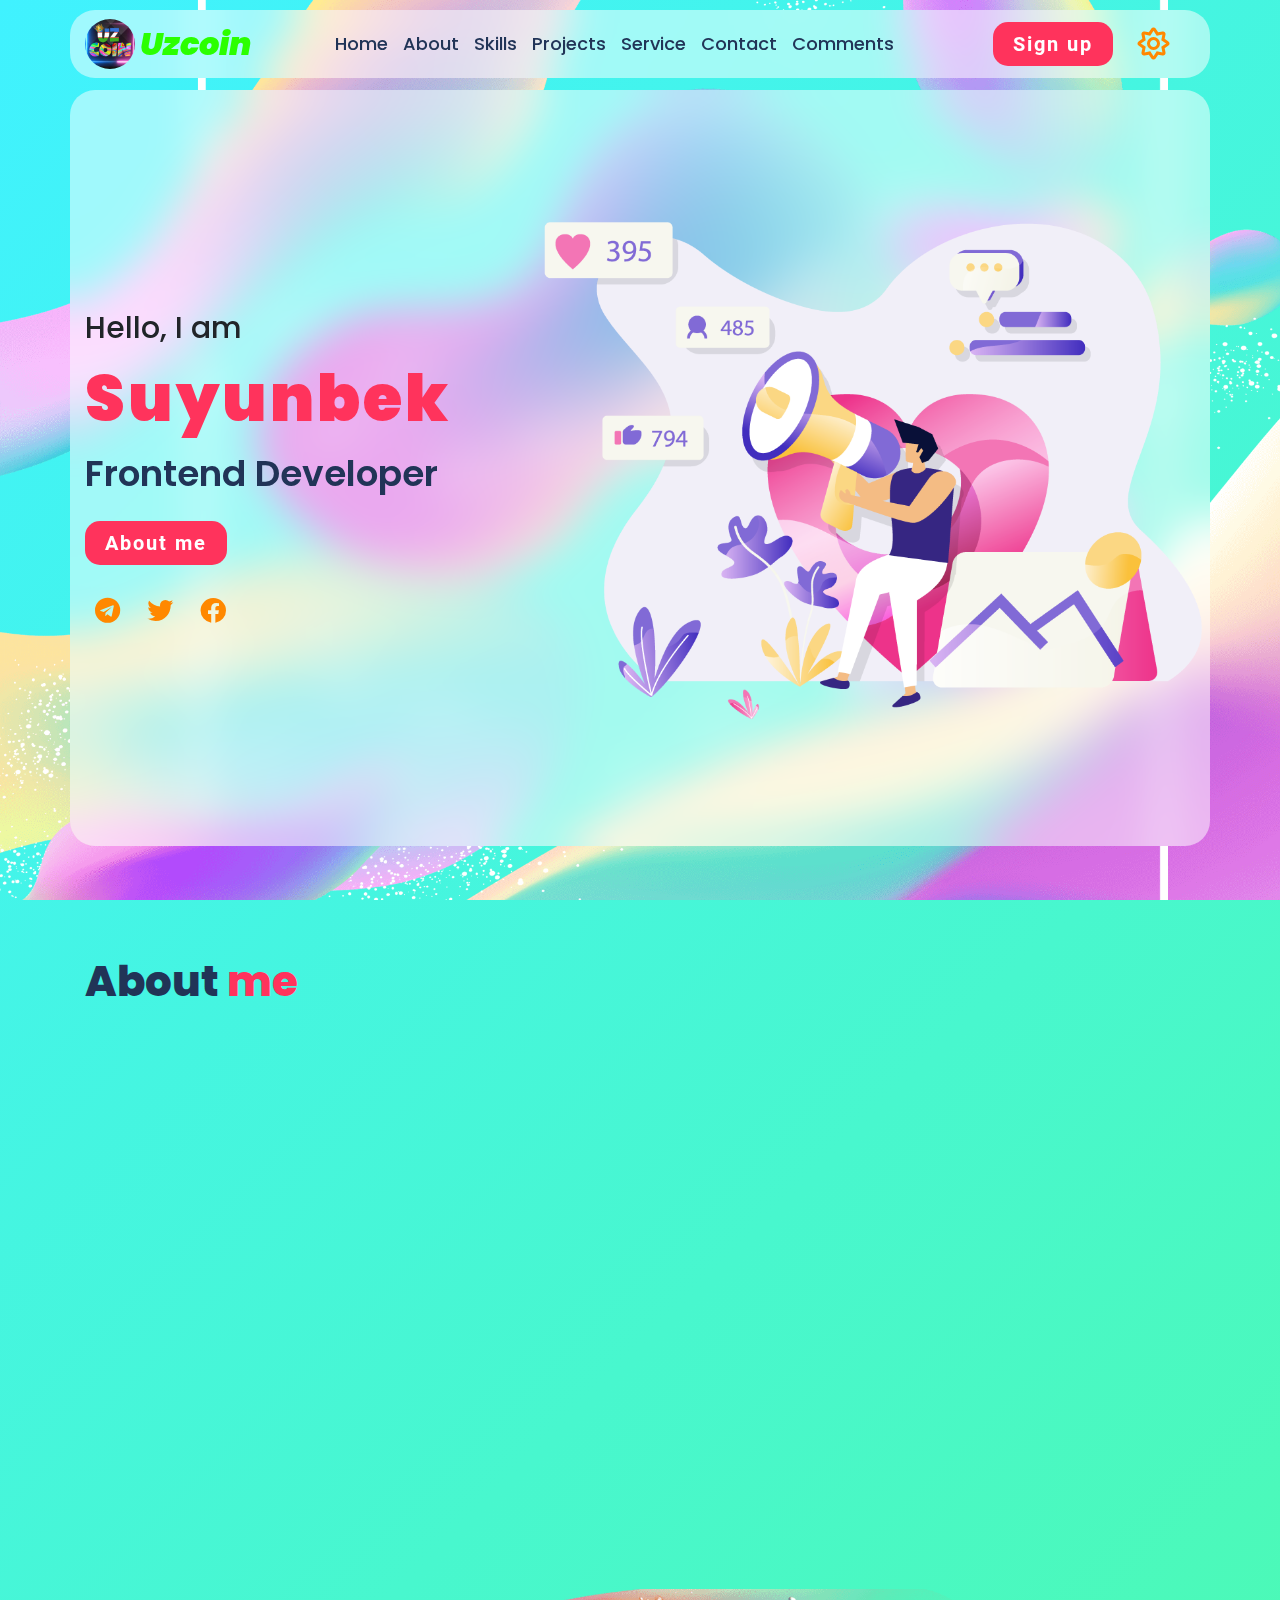
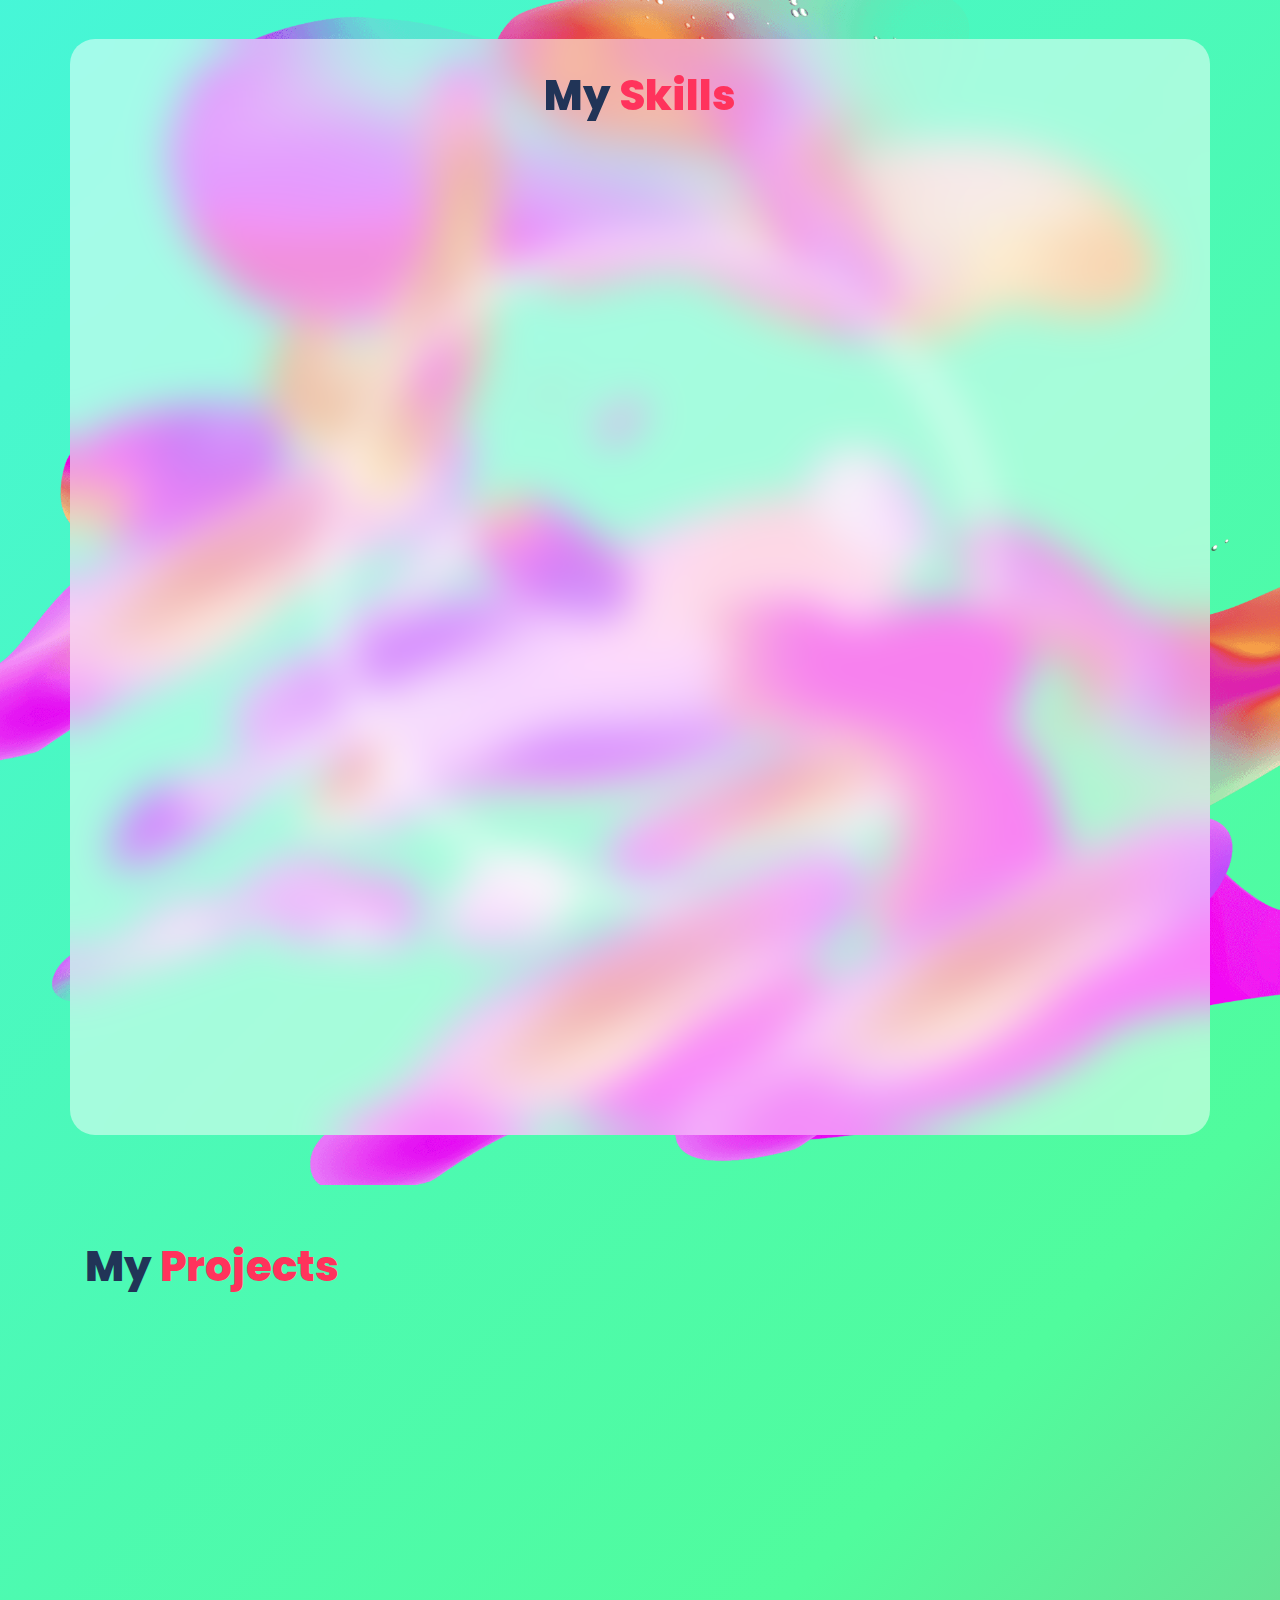
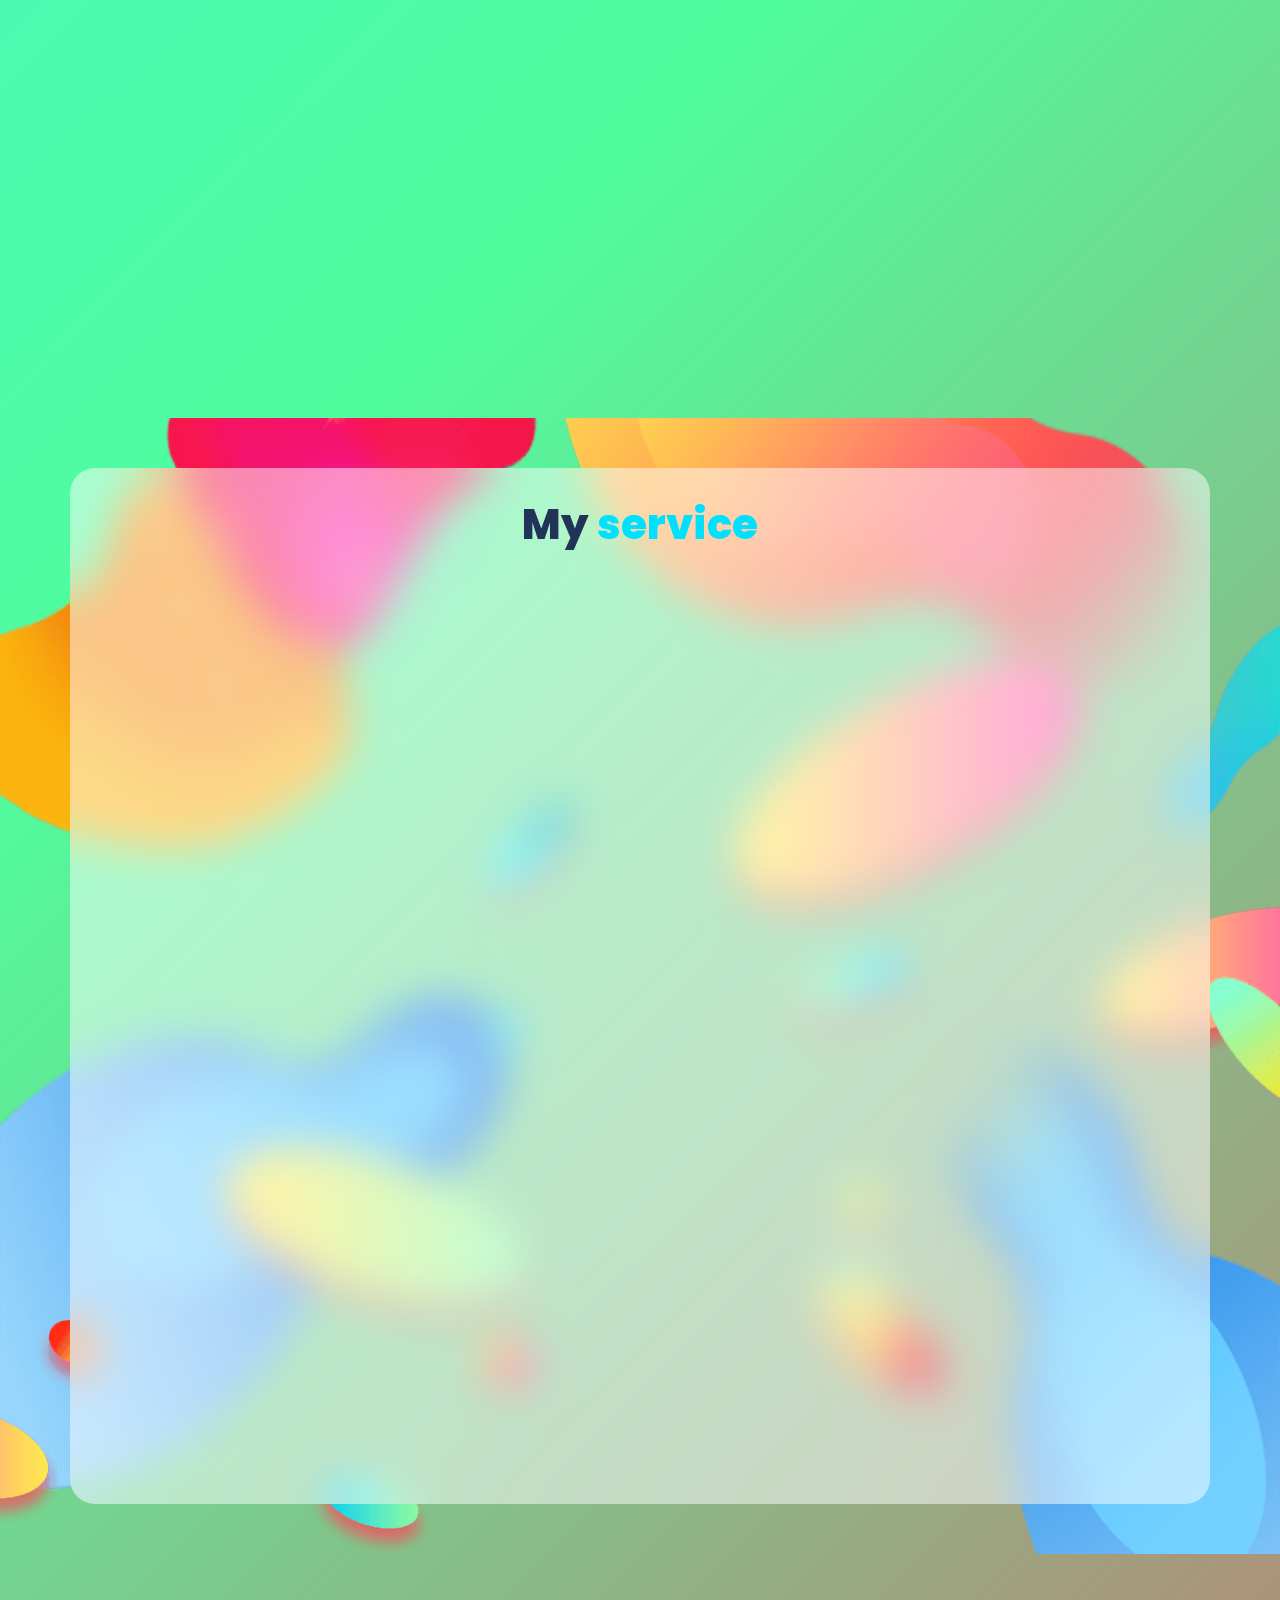
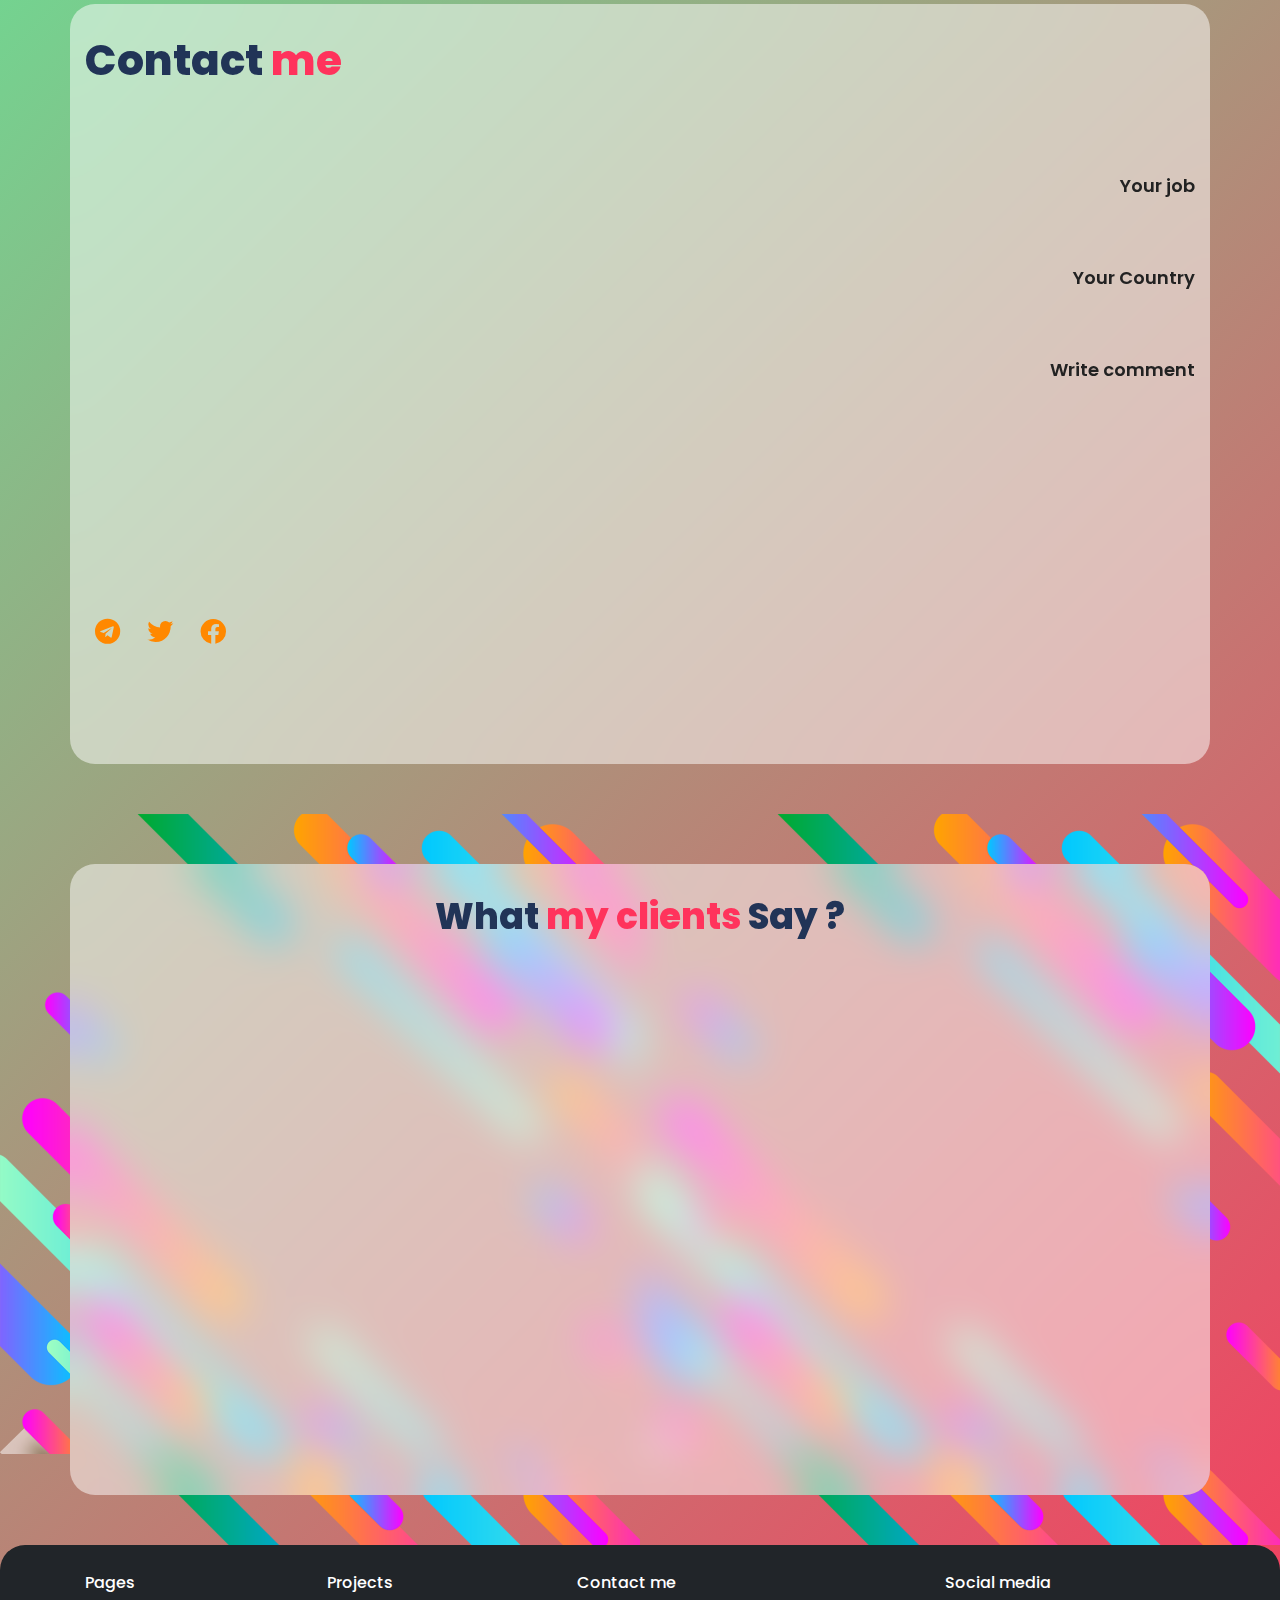
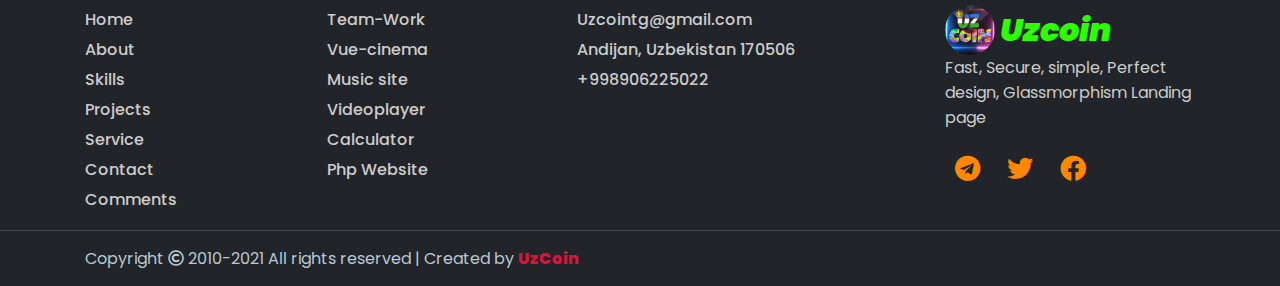
==== index.html @ f867139e "done" ====
<!DOCTYPE html>
<html lang="en">
<head>
    <meta charset="UTF-8">
    <meta http-equiv="X-UA-Compatible" content="IE=edge">
    <meta name="viewport" content="width=device-width, initial-scale=1.0">
    <title>Portfolio</title>
    <link rel="stylesheet" href="styles/all.min.css">
    <link rel="stylesheet" href="styles/color.css">
    <link rel="stylesheet" href="styles/style.css">
    <link rel="stylesheet" href="styles/media.css">
    <link rel="icon" href="img/icon.jpg">
</head>
<body>

    <main class="main day">
        <header class="header" id="home">
            <nav class="nav">
                <div class="container_glass">
                    <div class="nav_blog">
                        <a href="/" class="nav_logo"><img src="img/icon.jpg" alt="" class="logo"><p class="logo_text">Uzcoin</p></a>
                        <ul class="nav_list">
                            <li><a href="#home" class="nav_link">Home</a></li>
                            <li><a href="#about" class="nav_link">About</a></li>
                            <li><a href="#skills" class="nav_link">Skills</a></li>
                            <li><a href="#projects" class="nav_link">Projects</a></li>
                            <li><a href="#service" class="nav_link">Service</a></li>
                            <li><a href="#contact" class="nav_link">Contact</a></li>
                            <li><a href="#comments" class="nav_link">Comments</a></li>
                        </ul>
                        <div class="nav_functions">
                            <a href="#" class="btn nav_button">Sign up</a>
                            <div class="day_night">
                                <div class="day_night_indicator"><i class="far fa-sun"></i></div>
                                <div class="day_night_content">
                                    <span class="day_icon"><i class="far fa-sun"></i>Day</span>
                                    <span class="night_icon"><i class="far fa-moon"></i>Night</span>    
                                </div>
                            </div>
                        </div>
                        <div class="menu_btn_blog">
                            <div class="menu_btn"></div>
                            <div class="menu_btn_span"></div>
                        </div>
                    </div>
                </div>
            </nav>
            <div class="header_blog">
                <div class="container_glass">
                    <div class="header_content">
                        <h2 class="header_text">Hello, I am</h2>
                        <h1 class="header_title">Suyunbek</h1>
                        <div class="header_info">
                            <div class="header_info_content"><span>Frontend Developer</span><span>Backend Developer</span></div>
                        </div>
                        <a href="#about" class="btn header_btn">About me</a>
                        <div class="social_media">
                            <a href="https://t.me/MrUzcoin" class="messangers">
                                <i class="fab fa-telegram"></i>
                                <span class="tooltiptext">MrUzcoin</span>
                            </a>
                            <a href="https://twitter.com/MrUzcoin" class="messangers">
                                <i class="fab fa-twitter"></i>
                                <span class="tooltiptext">MrUzcoin</span>
                            </a>
                            <a href="https://www.facebook.com/suyunbek.saydazimov.18/" class="messangers">
                                <i class="fab fa-facebook"></i>
                                <span class="tooltiptext">Suyunbek</span>
                            </a>
                        </div>
                    </div>
                    <img src="img/illustration2.png" alt="" class="header_img">
                </div>
            </div>
        </header>

        <div class="main_content">

            <section class="about" id="about">
                <div class="container">
                    <h2 class="title about_title">About <span>me</span></h2>
                    <div class="about_content">
                        <div class="about_box about_image" data-aos="fade-right" data-aos-duration="1000">
                            <img src="img/about_img.jpeg" alt="" class="about_img">
                        </div>             
                        <div class="about_box about_cv" data-aos="fade-down" data-aos-duration="1000" data-aos-delay="300">
                            <h3 class="content_titles about_title">Hey there! I am <span>Suyunbek (Uzcoin)</span></h3>
                            <p class="about_text">Hardworking and passionate job seeker with strong organizational skills eager to secure entry-level Middle position in developer environment. Ready to help team achieve company goals. Friendly student available for weekend, evening and holiday shifts.<span class="read_more"> Considered hardworking, punctual and driven. I want to increase my work experience and meet more friends and teams.</span><span class="read_more_btn"> Read more ...</span></p>
                        </div>
                        <div class="about_box" data-aos="fade-down" data-aos-duration="1000" data-aos-delay="500">
                            <h3 class="content_titles about_title">My <span>CV</span></h3>
                            <p class="about_text">I am Saydazimov Suyunbek Zokirjon o'g'li, and I'm a student at IT Center.   In March I began Studying in IT Center. Continuing education in Backend course Completed professional development in Frontend course Received IT Center certificate<span class="read_more"> Although I have little experience in programming, I keep moving every day and I control my past. Coding is my main occupation and my profession. </span><span class="read_more_btn"> Read more ...</span></p>
                            <div class="about_buttons">
                                <a href="files/mycv.pdf" class="btn about_btn cv_view" >View full CV</a>
                                <a href="files/mycv.pdf" class="btn about_btn cv_download" download>Download CV</a>
                            </div>
                        </div>
                        <div class="iframe_wrap">
                            <iframe src="files/mycv.pdf" width="100%" height="100%" frameborder="0" class="fixedPdf"></iframe>
                        </div>
                    </div>
                </div>
            </section>

            <section class="skills" id="skills">
                <div class="container_glass">
                    <h2 class="title skills_title">My <span>Skills</span></h2>
                    <div class="skills_content">
                        <div class="skills_cards">
                            <div class="skills_card" data-aos="flip-right" data-aos-duration="1000" data-aos-delay="200">
                                <div class="skills_img_blog">
                                    <i class="fas fa-pencil-ruler"></i>
                                    <p class="skills_card_text">I also have skills working with Photoshop, Figma, and Microsoft Office programs.</p>
                                </div>
                                <h4 class="skills_card_title">Web Design</h4>
                            </div>
                            <div class="skills_card" data-aos="fade-up" data-aos-duration="1000" data-aos-delay="500">
                                <div class="skills_img_blog">
                                    <i class="fas fa-laptop-code"></i>
                                    <p class="skills_card_text">I know HTML, CSS, JS, JQuery, Bootstrap, Github, Gulp, Pug, SCSS, Php, Mysql, JAVA Now I am learning Wordpress.</p>
                                </div>
                                <h4 class="skills_card_title">Web Development</h4>
                            </div>
                            <div class="skills_card" data-aos="flip-left" data-aos-duration="1000" data-aos-delay="100">
                                <div class="skills_img_blog">
                                    <i class="fas fa-server"></i>
                                    <p class="skills_card_text">Now all my attention is focused on the backend and I am doing interesting projects with it</p>
                                </div>
                                <h4 class="skills_card_title">Backend</h4>
                            </div>
                        </div>
                        <div class="skills_box">
                            <div class="skills_app" data-aos="zoom-in" data-aos-duration="1000" data-aos-delay="300">
                                <h2 class="title skills_app_title">Uzcoin</h2>
                                <img src="img/icon_vsCode.png" alt="" class="skills_img1 skills_app_img">
                                <img src="img/icon_figma.png" alt="" class="skills_img2 skills_app_img">
                                <img src="img/icon_gulp.png" alt="" class="skills_img3 skills_app_img">
                                <img src="img/icon_IJ.png" alt="" class="skills_img4 skills_app_img">
                                <img src="img/icon_photoshop.png" alt="" class="skills_img5 skills_app_img">
                                <img src="img/icon_github.png" alt="" class="skills_img6 skills_app_img">
                            </div>
                            <div class="skills_about" data-aos="fade-up" data-aos-duration="1000" data-aos-delay="500">
                                <h2 class="content_titles skills_about_title">About My <span>Skills</span></h2>
                                <p class="skills_about_text">Although I have little experience in programming, I keep moving every day and I control my past. Coding is my main occupation and my profession.
                                    I know HTML, CSS, JS, JQuery, Bootstrap, Github, Gulp, Pug, SCSS, Php, Mysql, JAVA Now I am learning Wordpress. I also have skills working with Photoshop, Figma, and Microsoft Office programs.
                                    My main focus is Frontend. I think I can work on big projects and teams. I don’t have a lot of work experience but I’ve done a lot of individual projects and team projects during my studies You can see this through my GitHub profile. Through Github you can see my two portfolios of my projects and teamwork.</p>
                                <a href="https://uzcoin404.github.io/Portfolio-1/" class="btn skills_btn" target="_blank">My another Portfolio</a>
                            </div>
                        </div>
                    </div>
                </div>
            </section>

            <section class="projects" id="projects">
                <div class="container">
                    <h2 class="title projects_title">My <span>Projects</span></h2>
                    <div class="projects_content" data-aos="fade-up"
                    data-aos-anchor-placement="top-bottom" data-aos-duration="1000" data-aos-delay="100">
                        <div class="glide">
                            <div class="glide__track" data-glide-el="track">
                                <ul class="glide__slides">
                                    <li class="glide__slide teamwork">
                                        <div class="glide_header">
                                            <h2 class="title glide_title">Team Work</h2>
                                            <div class="glide_items">
                                                <span class="glide_icons"><i class="far fa-heart love_icon" id="animateIcon"></i></span>
                                                <span class="glide_icons"><i class="fas fa-share-alt"></i></span>
                                                <span class="glide_icons"><i class="far fa-comment-dots" id="animateIcon"></i></span>
                                            </div>
                                        </div>
                                        <div class="glide_content">
                                            <p class="glide_text">Our little Project! The main goal of the project is to gain teamwork experience. The site made with Ulanbek Jahongir and Suyunbek</p>
                                            <a href="https://uzcoin404.github.io/TeamWork/" class="btn glide_btn" target="_blank">Review</a>
                                        </div>
                                    </li>
                                    <li class="glide__slide php_website">
                                        <div class="glide_header">
                                            <h2 class="title glide_title">Php Website</h2>
                                            <div class="glide_items">
                                                <span class="glide_icons"><i class="far fa-heart love_icon" id="animateIcon"></i></span>
                                                <span class="glide_icons"><i class="fas fa-share-alt"></i></span>
                                                <span class="glide_icons"><i class="far fa-comment-dots" id="animateIcon"></i></span>
                                            </div>
                                        </div>
                                        <div class="glide_content">
                                            <p class="glide_text">We will continue to explore the backend! in This site you can see Awesome Login registration and Realtime comments system | Made with IT Center Group Buloqboshi</p>
                                            <a href="http://uzcoin.epizy.com/?route=main" class="btn glide_btn" target="_blank">Review</a>
                                        </div>
                                    </li>
                                    <li class="glide__slide vue_cinema">
                                        <div class="glide_header">
                                            <h2 class="title glide_title">Vue-cinema</h2>
                                            <div class="glide_items">
                                                <span class="glide_icons"><i class="far fa-heart love_icon" id="animateIcon"></i></span>
                                                <span class="glide_icons"><i class="fas fa-share-alt"></i></span>
                                                <span class="glide_icons"><i class="far fa-comment-dots" id="animateIcon"></i></span>
                                            </div>
                                        </div>
                                        <div class="glide_content">
                                            <p class="glide_text">Awesome template!!! We will continue to explore the Gulp! The site build with Pug and SCSS | Made with IT Center Group</p>
                                            <a href="https://uzcoin404.github.io/Vue-Cinemas/" class="btn glide_btn" target="_blank">Review</a>
                                        </div>
                                    </li>
                                    <li class="glide__slide video_player">
                                        <div class="glide_header">
                                            <h2 class="title glide_title">Video player</h2>
                                            <div class="glide_items">
                                                <span class="glide_icons"><i class="far fa-heart love_icon" id="animateIcon"></i></span>
                                                <span class="glide_icons"><i class="fas fa-share-alt"></i></span>
                                                <span class="glide_icons"><i class="far fa-comment-dots" id="animateIcon"></i></span>
                                            </div>
                                        </div>
                                        <div class="glide_content">
                                            <p class="glide_text">simple and functional video-player You can video change playback speed and volume. Videoplayer have remaining and wasted time, pause, stop, timebar and download Button.</p>
                                            <a href="https://uzcoin404.github.io/videoPlayer/" class="btn glide_btn" target="_blank">Review</a>
                                        </div>
                                    </li>
                                    <li class="glide__slide galleria">
                                        <div class="glide_header">
                                            <h2 class="title glide_title">Galleria</h2>
                                            <div class="glide_items">
                                                <span class="glide_icons"><i class="far fa-heart love_icon" id="animateIcon"></i></span>
                                                <span class="glide_icons"><i class="fas fa-share-alt"></i></span>
                                                <span class="glide_icons"><i class="far fa-comment-dots" id="animateIcon"></i></span>
                                            </div>
                                        </div>
                                        <div class="glide_content">
                                            <p class="glide_text">My creative and productive Site in this site use Css grid and this is Awesome for Gallery</p>
                                            <a href="https://uzcoin404.github.io/Galleria/" class="btn glide_btn" target="_blank">Review</a>
                                        </div>
                                    </li>
                                    <li class="glide__slide music_site">
                                        <div class="glide_header">
                                            <h2 class="title glide_title">Music site</h2>
                                            <div class="glide_items">
                                                <span class="glide_icons"><i class="far fa-heart love_icon" id="animateIcon"></i></span>
                                                <span class="glide_icons"><i class="fas fa-share-alt"></i></span>
                                                <span class="glide_icons"><i class="far fa-comment-dots" id="animateIcon"></i></span>
                                            </div>
                                        </div>
                                        <div class="glide_content">
                                            <p class="glide_text">Who like Musics ? let's Discover this Site Site have functional music player made by Uzcoin</p>
                                            <a href="https://uzcoin404.github.io/Music-site/" class="btn glide_btn" target="_blank">Review</a>
                                        </div>
                                    </li>
                                    <li class="glide__slide clock">
                                        <div class="glide_header">
                                            <h2 class="title glide_title">Clock</h2>
                                            <div class="glide_items">
                                                <span class="glide_icons"><i class="far fa-heart love_icon" id="animateIcon"></i></span>
                                                <span class="glide_icons"><i class="fas fa-share-alt"></i></span>
                                                <span class="glide_icons"><i class="far fa-comment-dots" id="animateIcon"></i></span>
                                            </div>
                                        </div>
                                        <div class="glide_content">
                                            <p class="glide_text">Analog clock & Stopwatch. Awesome design clock and stopwatch this is Beautiful. made with js by Uzcoin</p>
                                            <a href="https://uzcoin404.github.io/Clock/" class="btn glide_btn" target="_blank">Review</a>
                                        </div>
                                    </li>
                                    <li class="glide__slide food100">
                                        <div class="glide_header">
                                            <h2 class="title glide_title">Fodd100</h2>
                                            <div class="glide_items">
                                                <span class="glide_icons"><i class="far fa-heart love_icon" id="animateIcon"></i></span>
                                                <span class="glide_icons"><i class="fas fa-share-alt"></i></span>
                                                <span class="glide_icons"><i class="far fa-comment-dots" id="animateIcon"></i></span>
                                            </div>
                                        </div>
                                        <div class="glide_content">
                                            <p class="glide_text">Let's buy Some foods Amazing site for delivry company simple and easy buy products. made with js by Uzcoin</p>
                                            <a href="https://uzcoin404.github.io/Food100/" class="btn glide_btn" target="_blank">Review</a>
                                        </div>
                                    </li>
                                    <li class="glide__slide calculator">
                                        <div class="glide_header">
                                            <h2 class="title glide_title">Calculator</h2>
                                            <div class="glide_items">
                                                <span class="glide_icons"><i class="far fa-heart love_icon" id="animateIcon"></i></span>
                                                <span class="glide_icons"><i class="fas fa-share-alt"></i></span>
                                                <span class="glide_icons"><i class="far fa-comment-dots" id="animateIcon"></i></span>
                                            </div>
                                        </div>
                                        <div class="glide_content">
                                            <p class="glide_text">Let's Calculate something. fast and easy Calculator and Calculator can work with keyboard! made with js by Uzcoin</p>
                                            <a href="https://uzcoin404.github.io/Calculator/" class="btn glide_btn" target="_blank">Review</a>
                                        </div>
                                    </li>
                                </ul>
                            </div>
                            <div class="glide__arrows" data-glide-el="controls">
                                <button class="glide__arrow glide__arrow--left" data-glide-dir="<"><i class="fas fa-chevron-left"></i></button>
                                <button class="glide__arrow glide__arrow--right" data-glide-dir=">"><i class="fas fa-chevron-right"></i></button>
                              </div>
                            <div class="glide__bullets" data-glide-el="controls[nav]">
                                <button class="glide__bullet" data-glide-dir="=0"></button>
                                <button class="glide__bullet" data-glide-dir="=1"></button>
                                <button class="glide__bullet" data-glide-dir="=2"></button>
                                <button class="glide__bullet" data-glide-dir="=3"></button>
                                <button class="glide__bullet" data-glide-dir="=4"></button>
                                <button class="glide__bullet" data-glide-dir="=5"></button>
                                <button class="glide__bullet" data-glide-dir="=6"></button>
                                <button class="glide__bullet" data-glide-dir="=7"></button>
                                <button class="glide__bullet" data-glide-dir="=8"></button>
                              </div>
                          </div>
                    </div>
                </div>
            </section>

            <section class="service" id="service">
                <div class="container_glass">
                    <h2 class="title service_title">My <span>service</span></h2>
                    <div class="service_cards">
                        <div class="service_card" data-aos="flip-up" data-aos-duration="1000" data-aos-delay="200">
                            <div class="service_card_main">
                                <img src="img/service3.png" alt="" class="service_card_img">
                                <p class="learn_more">Learn more <i class="fas fa-chevron-right"></i></p>
                            </div>
                            <div class="service_card_content">
                                <h3 class="content_titles service_card_title">Fast <span>code</span></h3>
                                <p class="service_card_text">Lorem ipsum, dolor sit amet consectetur adipisicing elit. Praesentium quas rem aperiam adipisci, optio earum officiis veritatis ex molestiae provident tempora, quos, explicabo molestias. Voluptatem.</p>
                                <p class="learn_back"><i class="fas fa-chevron-left"></i> Back</p>
                            </div>
                        </div>
                        <div class="service_cards_content">
                            <div class="service_card" data-aos="flip-left" data-aos-duration="1000" data-aos-delay="500">
                                <div class="service_card_main">
                                    <img src="img/service2.png" alt="" class="service_card_img">
                                    <p class="learn_more">Learn more <i class="fas fa-chevron-right"></i></p>
                                </div>
                                <div class="service_card_content">
                                    <h3 class="content_titles service_card_title">Awesome <span>design</span></h3>
                                    <p class="service_card_text">Lorem ipsum, dolor sit amet consectetur adipisicing elit. Praesentium quas rem aperiam adipisci, optio earum officiis veritatis ex molestiae provident tempora, quos, explicabo molestias. Voluptatem.</p>
                                    <p class="learn_back"><i class="fas fa-chevron-left"></i> Back</p>
                                </div>
                            </div>
                            <div class="service_card" data-aos="flip-right" data-aos-duration="1000" data-aos-delay="500">
                                <div class="service_card_main">
                                    <img src="img/service1.png" alt="" class="service_card_img">
                                    <p class="learn_more">Learn more <i class="fas fa-chevron-right"></i></p>
                                </div>
                                <div class="service_card_content">
                                    <h3 class="content_titles service_card_title">Amazing <span>Website</span></h3>
                                    <p class="service_card_text">Lorem ipsum, dolor sit amet consectetur adipisicing elit. Praesentium quas rem aperiam adipisci, optio earum officiis veritatis ex molestiae provident tempora, quos, explicabo molestias. Voluptatem.</p>
                                    <p class="learn_back"><i class="fas fa-chevron-left"></i> Back</p>
                                </div>
                            </div>
                        </div>
                    </div>
                </div>
            </section>

            <section class="contact" id="contact">
                <div class="container_glass">
                    <h2 class="title contact_title">Contact <span>me</span></h2>
                    <div class="contact_content">
                        <div class="contact_me">
                            <h3 class="content_titles contact_content_title" data-aos="fade-down" data-aos-duration="1000">Get in <span>touch</span></h3>
                            <p class="contact_content_text" data-aos="fade-down" data-aos-duration="1000" data-aos-delay="100">If you have a questions or suggestion please feel free to drop me a line. Contact me on my social media profiles or You can write comment for me here. I always online (telegram) send me a message and Of course I reply your message</p>
                            <div class="contact_content_box" data-aos="fade-down" data-aos-duration="1000" data-aos-delay="200">
                                <span class="contact_box_icon"><i class="fas fa-envelope"></i></span>
                                <div class="contact_box_info">
                                    <h5 class="contact_box_title">Email</h5>
                                    <a href="https://Uzcointg@gmail.com" class="contact_box_link" target="_blank">Uzcointg@gmail.com</a>
                                </div>
                            </div>
                            <div class="contact_content_box" data-aos="fade-down" data-aos-duration="1000" data-aos-delay="300">
                                <span class="contact_box_icon"><i class="fas fa-map-marker-alt"></i></span>
                                <div class="contact_box_info">
                                    <h5 class="contact_box_title">Address</h5>
                                    <a href="https://goo.gl/maps/XfgYswd8KoFmTBLE6" class="contact_box_link" target="_blank">Andijan, Uzbekistan 170506</a>
                                </div>
                            </div>
                            <div class="contact_content_box" data-aos="fade-down" data-aos-duration="1000" data-aos-delay="400">
                                <span class="contact_box_icon"><i class="fab fa-telegram"></i></span>
                                <div class="contact_box_info">
                                    <h5 class="contact_box_title">Telephone</h5>
                                    <a href="https://t.me/MrUzcoin" class="contact_box_link" target="_blank">+998906225022</a>
                                </div>
                            </div>
                            <div class="social_media">
                                <a href="https://t.me/MrUzcoin" class="messangers">
                                    <i class="fab fa-telegram"></i>
                                    <span class="tooltiptext">MrUzcoin</span>
                                </a>
                                <a href="https://twitter.com/MrUzcoin" class="messangers">
                                    <i class="fab fa-twitter"></i>
                                    <span class="tooltiptext">MrUzcoin</span>
                                </a>
                                <a href="https://www.facebook.com/suyunbek.saydazimov.18/" class="messangers">
                                    <i class="fab fa-facebook"></i>
                                    <span class="tooltiptext">Suyunbek</span>
                                </a>
                            </div>
                        </div>
                        <div class="send_comment">
                            <h3 class="content_titles send_comment_title" data-aos="fade-up" data-aos-duration="1000">Write & See <span>Comments</span></h3>
                            <form action="" class="comments_form">
                                <label for="job" class="comments_label">Your job</label>
                                <div class="select" data-aos="fade-up" data-aos-duration="1000" data-aos-delay="100">
                                    <button type="button" name="job" id="job" class="select_input">Not selected</button>
                                    <div class="options">
                                        <p class="options_item active">Web Developer</p>
                                        <p class="options_item">Web Designer</p>
                                    </div>
                                </div>
                                <label for="country" class="comments_label">Your Country</label>
                                <div class="select" data-aos="fade-up" data-aos-duration="1000" data-aos-delay="200">
                                    <button type="button" name="country" id="country" class="select_input">Not selected</button>
                                    <div class="options">
                                        <p class="options_item active">Uzbekistan</p>
                                        <p class="options_item">Russia</p>
                                    </div>
                                </div>
                                <label for="comment" class="comments_label">Write comment</label>
                                <div class="comment_textarea" data-aos="fade-up" data-aos-duration="1000" data-aos-delay="300">
                                    <textarea name="comment" class="comment_area" maxlength="300" placeholder="Message" required></textarea>
                                </div>
                                <button type="submit" class="btn comment_btn" data-aos="fade-up" data-aos-duration="1000" data-aos-delay="400">Send</button>
                            </form>
                        </div>
                    </div>
                </div>
            </section>

            <section class="comments" id="comments">
                <div class="container_glass">
                    <h2 class="title comments_title">What <span>my clients</span> Say ?</h2>
                    <div class="comments_content">
                        <div class="comment" data-aos="flip-left" data-aos-duration="1000">
                            <div class="comment_img_blog">
                                <a href="#"><img src="img/about_img.jpeg" alt="" class="comment_img"></a>
                            </div>
                            <div class="comment_body">
                                <div class="comment_item">
                                    <p class="comment_text">Welcome back! You can write feedback (Coming soon), For this Scroll up page | Xush Kelibsiz! Bu kommentariya tizimi. Bu yerda o'z fikr mulohazangizni yozasiz va boshqalar fikrini ham ko'ra olasiz (Tez orada) </p>
                                    <div class="comment_functions">
                                        <a href="#" class="comment_function" id="edit"><i class="fas fa-pen"></i></a href="#">
                                        <a href="#" class="comment_function" id="delete"><i class="fas fa-trash"></i></a href="#">
                                    </div>
                                </div>
                                <div class="comment_footer">
                                    <a href="#" class="comment_name">Suyunbek</a>
                                    <p class="comment_date">2021-10-26 09:42</p>
                                </div>
                            </div>
                        </div>
                        <div class="comment" data-aos="flip-right" data-aos-duration="1000" data-aos-delay="100">
                            <div class="comment_img_blog">
                                <a href="#"><img src="img/about_img.jpeg" alt="" class="comment_img"></a>
                            </div>
                            <div class="comment_body">
                                <div class="comment_item">
                                    <p class="comment_text">Welcome back! You can write feedback (Coming soon), For this Scroll up page | Xush Kelibsiz! Bu kommentariya tizimi. Bu yerda o'z fikr mulohazangizni yozasiz va boshqalar fikrini ham ko'ra olasiz (Tez orada) </p>
                                    <div class="comment_functions">
                                        <a href="#" class="comment_function" id="edit"><i class="fas fa-pen"></i></a href="#">
                                        <a href="#" class="comment_function" id="delete"><i class="fas fa-trash"></i></a href="#">
                                    </div>
                                </div>
                                <div class="comment_footer">
                                    <a href="#" class="comment_name">Suyunbek</a>
                                    <p class="comment_date">2021-10-26 09:42</p>
                                </div>
                            </div>
                        </div>
                        <div class="comment" data-aos="flip-left" data-aos-duration="1000" data-aos-delay="200">
                            <div class="comment_img_blog">
                                <a href="#"><img src="img/about_img.jpeg" alt="" class="comment_img"></a>
                            </div>
                            <div class="comment_body">
                                <div class="comment_item">
                                    <p class="comment_text">Welcome back! You can write feedback (Coming soon), For this Scroll up page | Xush Kelibsiz! Bu kommentariya tizimi. Bu yerda o'z fikr mulohazangizni yozasiz va boshqalar fikrini ham ko'ra olasiz (Tez orada) </p>
                                    <div class="comment_functions">
                                        <a href="#" class="comment_function" id="edit"><i class="fas fa-pen"></i></a href="#">
                                        <a href="#" class="comment_function" id="delete"><i class="fas fa-trash"></i></a href="#">
                                    </div>
                                </div>
                                <div class="comment_footer">
                                    <a href="#" class="comment_name">Suyunbek</a>
                                    <p class="comment_date">2021-10-26 09:42</p>
                                </div>
                            </div>
                        </div>
                        <div class="comment" data-aos="flip-right" data-aos-duration="1000" data-aos-delay="300">
                            <div class="comment_img_blog">
                                <a href="#"><img src="img/about_img.jpeg" alt="" class="comment_img"></a>
                            </div>
                            <div class="comment_body">
                                <div class="comment_item">
                                    <p class="comment_text">Welcome back! You can write feedback (Coming soon), For this Scroll up page | Xush Kelibsiz! Bu kommentariya tizimi. Bu yerda o'z fikr mulohazangizni yozasiz va boshqalar fikrini ham ko'ra olasiz (Tez orada) </p>
                                    <div class="comment_functions">
                                        <a href="#" class="comment_function" id="edit"><i class="fas fa-pen"></i></a href="#">
                                        <a href="#" class="comment_function" id="delete"><i class="fas fa-trash"></i></a href="#">
                                    </div>
                                </div>
                                <div class="comment_footer">
                                    <a href="#" class="comment_name">Suyunbek</a>
                                    <p class="comment_date">2021-10-26 09:42</p>
                                </div>
                            </div>
                        </div>
                    </div>
                    <a href="#" class="btn load_more" data-aos="fade-down" data-aos-duration="1000" data-aos-delay="400">Load more</a>
                </div>
            </section>

        </div>

        <footer class="footer">
            <div class="container">
                <div class="footer_nav">
                    <ul class="foot_list"><span>Pages</span>
                        <li><a href="#home" class="foot_link">Home</a></li>
                        <li><a href="#about" class="foot_link">About</a></li>
                        <li><a href="#skills" class="foot_link">Skills</a></li>
                        <li><a href="#projects" class="foot_link">Projects</a></li>
                        <li><a href="#service" class="foot_link">Service</a></li>
                        <li><a href="#contact" class="foot_link">Contact</a></li>
                        <li><a href="#comments  " class="foot_link">Comments</a></li>
                    </ul>
                    <ul class="foot_list"><span>Projects</span>
                        <li><a href="#" class="foot_link">Team-Work</a></li>
                        <li><a href="#" class="foot_link">Vue-cinema</a></li>
                        <li><a href="#" class="foot_link">Music site</a></li>
                        <li><a href="#" class="foot_link">Videoplayer</a></li>
                        <li><a href="#" class="foot_link">Calculator</a></li>
                        <li><a href="#" class="foot_link">Php Website</a></li>
                    </ul>
                    <ul class="foot_list"><span>Contact me</span>
                        <li><a href="https://Uzcointg@gmail.com" class="foot_link">Uzcointg@gmail.com</a></li>
                        <li><a href="https://goo.gl/maps/XfgYswd8KoFmTBLE6" class="foot_link">Andijan, Uzbekistan 170506</a></li>
                        <li><a href="https://t.me/MrUzcoin" class="foot_link">+998906225022</a></li>
                    </ul>
                    <ul class="foot_list"><span>Social media</span>
                        <li><a href="/" class="nav_logo"><img src="img/icon.jpg" alt="" class="logo"><p class="logo_text">Uzcoin</p></a></li>
                        <p class="foot_text">Fast, Secure, simple, Perfect design, Glassmorphism Landing page</p>
                        <div class="social_media">
                            <a href="https://t.me/MrUzcoin" class="messangers">
                                <i class="fab fa-telegram"></i>
                                <span class="tooltiptext">MrUzcoin</span>
                            </a>
                            <a href="https://twitter.com/MrUzcoin" class="messangers">
                                <i class="fab fa-twitter"></i>
                                <span class="tooltiptext">MrUzcoin</span>
                            </a>
                            <a href="https://www.facebook.com/suyunbek.saydazimov.18/" class="messangers">
                                <i class="fab fa-facebook"></i>
                                <span class="tooltiptext">Suyunbek</span>
                            </a>
                        </div>
                    </ul>
                </div>
            </div>
            <div class="footer_foot">
                <div class="container">
                    <div>Copyright <i class="far fa-copyright"></i> 2010-2021 All rights reserved | Created by <a href="https://github.com/Uzcoin404" class="creator_name">UzCoin</a></div>
                </div>
            </div>
        </footer>
    </main>

    <script src="js/glide.min.js"></script>
    <script src="js/jquery.js"></script>
    <script src="js/aos.js"></script>
    <script src="js/script.js"></script>

</body>
</html>
---- styles/all.min.css ----
@font-face{font-family:Poppins;src:url(../fonts/poppins/Poppins-Bold.eot);src:url(../fonts/poppins/?#iefix) format('embedded-opentype'),url(../fonts/poppins/Poppins-Bold.woff2) format('woff2'),url(../fonts/poppins/Poppins-Bold.woff) format('woff'),url(../fonts/poppins/Poppins-Bold.ttf) format('truetype');font-weight:700;font-style:normal;font-display:swap}@font-face{font-family:Poppins;src:url(../fonts/poppins/Poppins-BlackItalic.eot);src:url(../fonts/poppins/Poppins-BlackItalic.eot?#iefix) format('embedded-opentype'),url(../fonts/poppins/Poppins-BlackItalic.woff2) format('woff2'),url(../fonts/poppins/Poppins-BlackItalic.woff) format('woff'),url(../fonts/poppins/Poppins-BlackItalic.ttf) format('truetype');font-weight:900;font-style:italic;font-display:swap}@font-face{font-family:Poppins;src:url(../fonts/poppins/Poppins-Black.eot);src:url(../fonts/poppins/Poppins-Black.eot?#iefix) format('embedded-opentype'),url(../fonts/poppins/Poppins-Black.woff2) format('woff2'),url(../fonts/poppins/Poppins-Black.woff) format('woff'),url(../fonts/poppins/Poppins-Black.ttf) format('truetype');font-weight:900;font-style:normal;font-display:swap}@font-face{font-family:Poppins;src:url(../fonts/poppins/Poppins-ExtraBold.eot);src:url(../fonts/poppins/Poppins-ExtraBold.eot?#iefix) format('embedded-opentype'),url(../fonts/poppins/Poppins-ExtraBold.woff2) format('woff2'),url(../fonts/poppins/Poppins-ExtraBold.woff) format('woff'),url(../fonts/poppins/Poppins-ExtraBold.ttf) format('truetype');font-weight:700;font-style:normal;font-display:swap}@font-face{font-family:Poppins;src:url(../fonts/poppins/Poppins-BoldItalic.eot);src:url(../fonts/poppins/Poppins-BoldItalic.eot?#iefix) format('embedded-opentype'),url(../fonts/poppins/Poppins-BoldItalic.woff2) format('woff2'),url(../fonts/poppins/Poppins-BoldItalic.woff) format('woff'),url(../fonts/poppins/Poppins-BoldItalic.ttf) format('truetype');font-weight:700;font-style:italic;font-display:swap}@font-face{font-family:Poppins;src:url(../fonts/poppins/Poppins-ExtraLight.eot);src:url(../fonts/poppins/Poppins-ExtraLight.eot?#iefix) format('embedded-opentype'),url(../fonts/poppins/Poppins-ExtraLight.woff2) format('woff2'),url(../fonts/poppins/Poppins-ExtraLight.woff) format('woff'),url(../fonts/poppins/Poppins-ExtraLight.ttf) format('truetype');font-weight:200;font-style:normal;font-display:swap}@font-face{font-family:Poppins;src:url(../fonts/poppins/Poppins-ExtraBoldItalic.eot);src:url(../fonts/poppins/Poppins-ExtraBoldItalic.eot?#iefix) format('embedded-opentype'),url(../fonts/poppins/Poppins-ExtraBoldItalic.woff2) format('woff2'),url(../fonts/poppins/Poppins-ExtraBoldItalic.woff) format('woff'),url(../fonts/poppins/Poppins-ExtraBoldItalic.ttf) format('truetype');font-weight:700;font-style:italic;font-display:swap}@font-face{font-family:Poppins;src:url(../fonts/poppins/Poppins-ExtraLightItalic.eot);src:url(../fonts/poppins/Poppins-ExtraLightItalic.eot?#iefix) format('embedded-opentype'),url(../fonts/poppins/Poppins-ExtraLightItalic.woff2) format('woff2'),url(../fonts/poppins/Poppins-ExtraLightItalic.woff) format('woff'),url(../fonts/poppins/Poppins-ExtraLightItalic.ttf) format('truetype');font-weight:200;font-style:italic;font-display:swap}@font-face{font-family:Poppins;src:url(../fonts/poppins/Poppins-Italic.eot);src:url(../fonts/poppins/Poppins-Italic.eot?#iefix) format('embedded-opentype'),url(../fonts/poppins/Poppins-Italic.woff2) format('woff2'),url(../fonts/poppins/Poppins-Italic.woff) format('woff'),url(../fonts/poppins/Poppins-Italic.ttf) format('truetype');font-weight:400;font-style:italic;font-display:swap}@font-face{font-family:Poppins;src:url(../fonts/poppins/Poppins-Light.eot);src:url(../fonts/poppins/Poppins-Light.eot?#iefix) format('embedded-opentype'),url(../fonts/poppins/Poppins-Light.woff2) format('woff2'),url(../fonts/poppins/Poppins-Light.woff) format('woff'),url(../fonts/poppins/Poppins-Light.ttf) format('truetype');font-weight:300;font-style:normal;font-display:swap}@font-face{font-family:Poppins;src:url(../fonts/poppins/Poppins-Medium.eot);src:url(../fonts/poppins/Poppins-Medium.eot?#iefix) format('embedded-opentype'),url(../fonts/poppins/Poppins-Medium.woff2) format('woff2'),url(../fonts/poppins/Poppins-Medium.woff) format('woff'),url(../fonts/poppins/Poppins-Medium.ttf) format('truetype');font-weight:500;font-style:normal;font-display:swap}@font-face{font-family:Poppins;src:url(../fonts/poppins/Poppins-MediumItalic.eot);src:url(../fonts/poppins/Poppins-MediumItalic.eot?#iefix) format('embedded-opentype'),url(../fonts/poppins/Poppins-MediumItalic.woff2) format('woff2'),url(../fonts/poppins/Poppins-MediumItalic.woff) format('woff'),url(../fonts/poppins/Poppins-MediumItalic.ttf) format('truetype');font-weight:500;font-style:italic;font-display:swap}@font-face{font-family:Poppins;src:url(../fonts/poppins/Poppins-LightItalic.eot);src:url(../fonts/poppins/Poppins-LightItalic.eot?#iefix) format('embedded-opentype'),url(../fonts/poppins/Poppins-LightItalic.woff2) format('woff2'),url(../fonts/poppins/Poppins-LightItalic.woff) format('woff'),url(../fonts/poppins/Poppins-LightItalic.ttf) format('truetype');font-weight:300;font-style:italic;font-display:swap}@font-face{font-family:Poppins;src:url(../fonts/poppins/Poppins-SemiBold.eot);src:url(../fonts/poppins/Poppins-SemiBold.eot?#iefix) format('embedded-opentype'),url(../fonts/poppins/Poppins-SemiBold.woff2) format('woff2'),url(../fonts/poppins/Poppins-SemiBold.woff) format('woff'),url(../fonts/poppins/Poppins-SemiBold.ttf) format('truetype');font-weight:600;font-style:normal;font-display:swap}@font-face{font-family:Poppins;src:url(../fonts/poppins/Poppins-SemiBoldItalic.eot);src:url(../fonts/poppins/Poppins-SemiBoldItalic.eot?#iefix) format('embedded-opentype'),url(../fonts/poppins/Poppins-SemiBoldItalic.woff2) format('woff2'),url(../fonts/poppins/Poppins-SemiBoldItalic.woff) format('woff'),url(../fonts/poppins/Poppins-SemiBoldItalic.ttf) format('truetype');font-weight:600;font-style:italic;font-display:swap}@font-face{font-family:Poppins;src:url(../fonts/poppins/Poppins-Regular.eot);src:url(../fonts/poppins/Poppins-Regular.eot?#iefix) format('embedded-opentype'),url(../fonts/poppins/Poppins-Regular.woff2) format('woff2'),url(../fonts/poppins/Poppins-Regular.woff) format('woff'),url(../fonts/poppins/Poppins-Regular.ttf) format('truetype');font-weight:400;font-style:normal;font-display:swap}@font-face{font-family:Poppins;src:url(../fonts/poppins/Poppins-ThinItalic.eot);src:url(../fonts/poppins/Poppins-ThinItalic.eot?#iefix) format('embedded-opentype'),url(../fonts/poppins/Poppins-ThinItalic.woff2) format('woff2'),url(../fonts/poppins/Poppins-ThinItalic.woff) format('woff'),url(../fonts/poppins/Poppins-ThinItalic.ttf) format('truetype');font-weight:100;font-style:italic;font-display:swap}@font-face{font-family:Poppins;src:url(../fonts/poppins/Poppins-Thin.eot);src:url(../fonts/poppins/Poppins-Thin.eot?#iefix) format('embedded-opentype'),url(../fonts/poppins/Poppins-Thin.woff2) format('woff2'),url(../fonts/poppins/Poppins-Thin.woff) format('woff'),url(../fonts/poppins/Poppins-Thin.ttf) format('truetype');font-weight:100;font-style:normal;font-display:swap}@font-face{font-family:Roboto;src:url(../fonts/roboto/Roboto-Black.eot);src:url(../fonts/roboto/?#iefix) format('embedded-opentype'),url(../fonts/roboto/Roboto-Black.woff2) format('woff2'),url(../fonts/roboto/Roboto-Black.woff) format('woff'),url(../fonts/roboto/Roboto-Black.ttf) format('truetype');font-weight:900;font-style:normal;font-display:swap}@font-face{font-family:Roboto;src:url(../fonts/roboto/Roboto-BlackItalic.eot);src:url(../fonts/roboto/Roboto-BlackItalic.eot?#iefix) format('embedded-opentype'),url(../fonts/roboto/Roboto-BlackItalic.woff2) format('woff2'),url(../fonts/roboto/Roboto-BlackItalic.woff) format('woff'),url(../fonts/roboto/Roboto-BlackItalic.ttf) format('truetype');font-weight:900;font-style:italic;font-display:swap}@font-face{font-family:Roboto;src:url(../fonts/roboto/Roboto-Bold.eot);src:url(../fonts/roboto/Roboto-Bold.eot?#iefix) format('embedded-opentype'),url(../fonts/roboto/Roboto-Bold.woff2) format('woff2'),url(../fonts/roboto/Roboto-Bold.woff) format('woff'),url(../fonts/roboto/Roboto-Bold.ttf) format('truetype');font-weight:700;font-style:normal;font-display:swap}@font-face{font-family:Roboto;src:url(../fonts/roboto/Roboto-Italic.eot);src:url(../fonts/roboto/Roboto-Italic.eot?#iefix) format('embedded-opentype'),url(../fonts/roboto/Roboto-Italic.woff2) format('woff2'),url(../fonts/roboto/Roboto-Italic.woff) format('woff'),url(../fonts/roboto/Roboto-Italic.ttf) format('truetype');font-weight:400;font-style:italic;font-display:swap}@font-face{font-family:Roboto;src:url(../fonts/roboto/Roboto-Light.eot);src:url(../fonts/roboto/Roboto-Light.eot?#iefix) format('embedded-opentype'),url(../fonts/roboto/Roboto-Light.woff2) format('woff2'),url(../fonts/roboto/Roboto-Light.woff) format('woff'),url(../fonts/roboto/Roboto-Light.ttf) format('truetype');font-weight:300;font-style:normal;font-display:swap}@font-face{font-family:Roboto;src:url(../fonts/roboto/Roboto-BoldItalic.eot);src:url(../fonts/roboto/Roboto-BoldItalic.eot?#iefix) format('embedded-opentype'),url(../fonts/roboto/Roboto-BoldItalic.woff2) format('woff2'),url(../fonts/roboto/Roboto-BoldItalic.woff) format('woff'),url(../fonts/roboto/Roboto-BoldItalic.ttf) format('truetype');font-weight:700;font-style:italic;font-display:swap}@font-face{font-family:Roboto;src:url(../fonts/roboto/Roboto-Medium.eot);src:url(../fonts/roboto/Roboto-Medium.eot?#iefix) format('embedded-opentype'),url(../fonts/roboto/Roboto-Medium.woff2) format('woff2'),url(../fonts/roboto/Roboto-Medium.woff) format('woff'),url(../fonts/roboto/Roboto-Medium.ttf) format('truetype');font-weight:500;font-style:normal;font-display:swap}@font-face{font-family:Roboto;src:url(../fonts/roboto/Roboto-LightItalic.eot);src:url(../fonts/roboto/Roboto-LightItalic.eot?#iefix) format('embedded-opentype'),url(../fonts/roboto/Roboto-LightItalic.woff2) format('woff2'),url(../fonts/roboto/Roboto-LightItalic.woff) format('woff'),url(../fonts/roboto/Roboto-LightItalic.ttf) format('truetype');font-weight:300;font-style:italic;font-display:swap}@font-face{font-family:Roboto;src:url(../fonts/roboto/Roboto-MediumItalic.eot);src:url(../fonts/roboto/Roboto-MediumItalic.eot?#iefix) format('embedded-opentype'),url(../fonts/roboto/Roboto-MediumItalic.woff2) format('woff2'),url(../fonts/roboto/Roboto-MediumItalic.woff) format('woff'),url(../fonts/roboto/Roboto-MediumItalic.ttf) format('truetype');font-weight:500;font-style:italic;font-display:swap}@font-face{font-family:Roboto;src:url(../fonts/roboto/Roboto-Thin.eot);src:url(../fonts/roboto/Roboto-Thin.eot?#iefix) format('embedded-opentype'),url(../fonts/roboto/Roboto-Thin.woff2) format('woff2'),url(../fonts/roboto/Roboto-Thin.woff) format('woff'),url(../fonts/roboto/Roboto-Thin.ttf) format('truetype');font-weight:100;font-style:normal;font-display:swap}@font-face{font-family:Roboto;src:url(../fonts/roboto/Roboto-Regular.eot);src:url(../fonts/roboto/Roboto-Regular.eot?#iefix) format('embedded-opentype'),url(../fonts/roboto/Roboto-Regular.woff2) format('woff2'),url(../fonts/roboto/Roboto-Regular.woff) format('woff'),url(../fonts/roboto/Roboto-Regular.ttf) format('truetype');font-weight:400;font-style:normal;font-display:swap}@font-face{font-family:Roboto;src:url(../fonts/roboto/Roboto-ThinItalic.eot);src:url(../fonts/roboto/Roboto-ThinItalic.eot?#iefix) format('embedded-opentype'),url(../fonts/roboto/Roboto-ThinItalic.woff2) format('woff2'),url(../fonts/roboto/Roboto-ThinItalic.woff) format('woff'),url(../fonts/roboto/Roboto-ThinItalic.ttf) format('truetype');font-weight:100;font-style:italic;font-display:swap}
.fa,.fab,.fad,.fal,.far,.fas{-moz-osx-font-smoothing:grayscale;-webkit-font-smoothing:antialiased;display:inline-block;font-style:normal;font-variant:normal;text-rendering:auto;line-height:1}.fa-lg{font-size:1.33333em;line-height:.75em;vertical-align:-.0667em}.fa-xs{font-size:.75em}.fa-sm{font-size:.875em}.fa-1x{font-size:1em}.fa-2x{font-size:2em}.fa-3x{font-size:3em}.fa-4x{font-size:4em}.fa-5x{font-size:5em}.fa-6x{font-size:6em}.fa-7x{font-size:7em}.fa-8x{font-size:8em}.fa-9x{font-size:9em}.fa-10x{font-size:10em}.fa-fw{text-align:center;width:1.25em}.fa-ul{list-style-type:none;margin-left:2.5em;padding-left:0}.fa-ul>li{position:relative}.fa-li{left:-2em;position:absolute;text-align:center;width:2em;line-height:inherit}.fa-border{border:.08em solid #eee;border-radius:.1em;padding:.2em .25em .15em}.fa-pull-left{float:left}.fa-pull-right{float:right}.fa.fa-pull-left,.fab.fa-pull-left,.fal.fa-pull-left,.far.fa-pull-left,.fas.fa-pull-left{margin-right:.3em}.fa.fa-pull-right,.fab.fa-pull-right,.fal.fa-pull-right,.far.fa-pull-right,.fas.fa-pull-right{margin-left:.3em}.fa-spin{-webkit-animation:fa-spin 2s linear infinite;animation:fa-spin 2s linear infinite}.fa-pulse{-webkit-animation:fa-spin 1s steps(8) infinite;animation:fa-spin 1s steps(8) infinite}@-webkit-keyframes fa-spin{0%{-webkit-transform:rotate(0deg);transform:rotate(0deg)}to{-webkit-transform:rotate(1turn);transform:rotate(1turn)}}@keyframes fa-spin{0%{-webkit-transform:rotate(0deg);transform:rotate(0deg)}to{-webkit-transform:rotate(1turn);transform:rotate(1turn)}}.fa-rotate-90{-ms-filter:"progid:DXImageTransform.Microsoft.BasicImage(rotation=1)";-webkit-transform:rotate(90deg);transform:rotate(90deg)}.fa-rotate-180{-ms-filter:"progid:DXImageTransform.Microsoft.BasicImage(rotation=2)";-webkit-transform:rotate(180deg);transform:rotate(180deg)}.fa-rotate-270{-ms-filter:"progid:DXImageTransform.Microsoft.BasicImage(rotation=3)";-webkit-transform:rotate(270deg);transform:rotate(270deg)}.fa-flip-horizontal{-ms-filter:"progid:DXImageTransform.Microsoft.BasicImage(rotation=0, mirror=1)";-webkit-transform:scaleX(-1);transform:scaleX(-1)}.fa-flip-vertical{-webkit-transform:scaleY(-1);transform:scaleY(-1)}.fa-flip-both,.fa-flip-horizontal.fa-flip-vertical,.fa-flip-vertical{-ms-filter:"progid:DXImageTransform.Microsoft.BasicImage(rotation=2, mirror=1)"}.fa-flip-both,.fa-flip-horizontal.fa-flip-vertical{-webkit-transform:scale(-1);transform:scale(-1)}:root .fa-flip-both,:root .fa-flip-horizontal,:root .fa-flip-vertical,:root .fa-rotate-90,:root .fa-rotate-180,:root .fa-rotate-270{-webkit-filter:none;filter:none}.fa-stack{display:inline-block;height:2em;line-height:2em;position:relative;vertical-align:middle;width:2.5em}.fa-stack-1x,.fa-stack-2x{left:0;position:absolute;text-align:center;width:100%}.fa-stack-1x{line-height:inherit}.fa-stack-2x{font-size:2em}.fa-inverse{color:#fff}.fa-500px:before{content:"\f26e"}.fa-accessible-icon:before{content:"\f368"}.fa-accusoft:before{content:"\f369"}.fa-acquisitions-incorporated:before{content:"\f6af"}.fa-ad:before{content:"\f641"}.fa-address-book:before{content:"\f2b9"}.fa-address-card:before{content:"\f2bb"}.fa-adjust:before{content:"\f042"}.fa-adn:before{content:"\f170"}.fa-adversal:before{content:"\f36a"}.fa-affiliatetheme:before{content:"\f36b"}.fa-air-freshener:before{content:"\f5d0"}.fa-airbnb:before{content:"\f834"}.fa-algolia:before{content:"\f36c"}.fa-align-center:before{content:"\f037"}.fa-align-justify:before{content:"\f039"}.fa-align-left:before{content:"\f036"}.fa-align-right:before{content:"\f038"}.fa-alipay:before{content:"\f642"}.fa-allergies:before{content:"\f461"}.fa-amazon:before{content:"\f270"}.fa-amazon-pay:before{content:"\f42c"}.fa-ambulance:before{content:"\f0f9"}.fa-american-sign-language-interpreting:before{content:"\f2a3"}.fa-amilia:before{content:"\f36d"}.fa-anchor:before{content:"\f13d"}.fa-android:before{content:"\f17b"}.fa-angellist:before{content:"\f209"}.fa-angle-double-down:before{content:"\f103"}.fa-angle-double-left:before{content:"\f100"}.fa-angle-double-right:before{content:"\f101"}.fa-angle-double-up:before{content:"\f102"}.fa-angle-down:before{content:"\f107"}.fa-angle-left:before{content:"\f104"}.fa-angle-right:before{content:"\f105"}.fa-angle-up:before{content:"\f106"}.fa-angry:before{content:"\f556"}.fa-angrycreative:before{content:"\f36e"}.fa-angular:before{content:"\f420"}.fa-ankh:before{content:"\f644"}.fa-app-store:before{content:"\f36f"}.fa-app-store-ios:before{content:"\f370"}.fa-apper:before{content:"\f371"}.fa-apple:before{content:"\f179"}.fa-apple-alt:before{content:"\f5d1"}.fa-apple-pay:before{content:"\f415"}.fa-archive:before{content:"\f187"}.fa-archway:before{content:"\f557"}.fa-arrow-alt-circle-down:before{content:"\f358"}.fa-arrow-alt-circle-left:before{content:"\f359"}.fa-arrow-alt-circle-right:before{content:"\f35a"}.fa-arrow-alt-circle-up:before{content:"\f35b"}.fa-arrow-circle-down:before{content:"\f0ab"}.fa-arrow-circle-left:before{content:"\f0a8"}.fa-arrow-circle-right:before{content:"\f0a9"}.fa-arrow-circle-up:before{content:"\f0aa"}.fa-arrow-down:before{content:"\f063"}.fa-arrow-left:before{content:"\f060"}.fa-arrow-right:before{content:"\f061"}.fa-arrow-up:before{content:"\f062"}.fa-arrows-alt:before{content:"\f0b2"}.fa-arrows-alt-h:before{content:"\f337"}.fa-arrows-alt-v:before{content:"\f338"}.fa-artstation:before{content:"\f77a"}.fa-assistive-listening-systems:before{content:"\f2a2"}.fa-asterisk:before{content:"\f069"}.fa-asymmetrik:before{content:"\f372"}.fa-at:before{content:"\f1fa"}.fa-atlas:before{content:"\f558"}.fa-atlassian:before{content:"\f77b"}.fa-atom:before{content:"\f5d2"}.fa-audible:before{content:"\f373"}.fa-audio-description:before{content:"\f29e"}.fa-autoprefixer:before{content:"\f41c"}.fa-avianex:before{content:"\f374"}.fa-aviato:before{content:"\f421"}.fa-award:before{content:"\f559"}.fa-aws:before{content:"\f375"}.fa-baby:before{content:"\f77c"}.fa-baby-carriage:before{content:"\f77d"}.fa-backspace:before{content:"\f55a"}.fa-backward:before{content:"\f04a"}.fa-bacon:before{content:"\f7e5"}.fa-bacteria:before{content:"\e059"}.fa-bacterium:before{content:"\e05a"}.fa-bahai:before{content:"\f666"}.fa-balance-scale:before{content:"\f24e"}.fa-balance-scale-left:before{content:"\f515"}.fa-balance-scale-right:before{content:"\f516"}.fa-ban:before{content:"\f05e"}.fa-band-aid:before{content:"\f462"}.fa-bandcamp:before{content:"\f2d5"}.fa-barcode:before{content:"\f02a"}.fa-bars:before{content:"\f0c9"}.fa-baseball-ball:before{content:"\f433"}.fa-basketball-ball:before{content:"\f434"}.fa-bath:before{content:"\f2cd"}.fa-battery-empty:before{content:"\f244"}.fa-battery-full:before{content:"\f240"}.fa-battery-half:before{content:"\f242"}.fa-battery-quarter:before{content:"\f243"}.fa-battery-three-quarters:before{content:"\f241"}.fa-battle-net:before{content:"\f835"}.fa-bed:before{content:"\f236"}.fa-beer:before{content:"\f0fc"}.fa-behance:before{content:"\f1b4"}.fa-behance-square:before{content:"\f1b5"}.fa-bell:before{content:"\f0f3"}.fa-bell-slash:before{content:"\f1f6"}.fa-bezier-curve:before{content:"\f55b"}.fa-bible:before{content:"\f647"}.fa-bicycle:before{content:"\f206"}.fa-biking:before{content:"\f84a"}.fa-bimobject:before{content:"\f378"}.fa-binoculars:before{content:"\f1e5"}.fa-biohazard:before{content:"\f780"}.fa-birthday-cake:before{content:"\f1fd"}.fa-bitbucket:before{content:"\f171"}.fa-bitcoin:before{content:"\f379"}.fa-bity:before{content:"\f37a"}.fa-black-tie:before{content:"\f27e"}.fa-blackberry:before{content:"\f37b"}.fa-blender:before{content:"\f517"}.fa-blender-phone:before{content:"\f6b6"}.fa-blind:before{content:"\f29d"}.fa-blog:before{content:"\f781"}.fa-blogger:before{content:"\f37c"}.fa-blogger-b:before{content:"\f37d"}.fa-bluetooth:before{content:"\f293"}.fa-bluetooth-b:before{content:"\f294"}.fa-bold:before{content:"\f032"}.fa-bolt:before{content:"\f0e7"}.fa-bomb:before{content:"\f1e2"}.fa-bone:before{content:"\f5d7"}.fa-bong:before{content:"\f55c"}.fa-book:before{content:"\f02d"}.fa-book-dead:before{content:"\f6b7"}.fa-book-medical:before{content:"\f7e6"}.fa-book-open:before{content:"\f518"}.fa-book-reader:before{content:"\f5da"}.fa-bookmark:before{content:"\f02e"}.fa-bootstrap:before{content:"\f836"}.fa-border-all:before{content:"\f84c"}.fa-border-none:before{content:"\f850"}.fa-border-style:before{content:"\f853"}.fa-bowling-ball:before{content:"\f436"}.fa-box:before{content:"\f466"}.fa-box-open:before{content:"\f49e"}.fa-box-tissue:before{content:"\e05b"}.fa-boxes:before{content:"\f468"}.fa-braille:before{content:"\f2a1"}.fa-brain:before{content:"\f5dc"}.fa-bread-slice:before{content:"\f7ec"}.fa-briefcase:before{content:"\f0b1"}.fa-briefcase-medical:before{content:"\f469"}.fa-broadcast-tower:before{content:"\f519"}.fa-broom:before{content:"\f51a"}.fa-brush:before{content:"\f55d"}.fa-btc:before{content:"\f15a"}.fa-buffer:before{content:"\f837"}.fa-bug:before{content:"\f188"}.fa-building:before{content:"\f1ad"}.fa-bullhorn:before{content:"\f0a1"}.fa-bullseye:before{content:"\f140"}.fa-burn:before{content:"\f46a"}.fa-buromobelexperte:before{content:"\f37f"}.fa-bus:before{content:"\f207"}.fa-bus-alt:before{content:"\f55e"}.fa-business-time:before{content:"\f64a"}.fa-buy-n-large:before{content:"\f8a6"}.fa-buysellads:before{content:"\f20d"}.fa-calculator:before{content:"\f1ec"}.fa-calendar:before{content:"\f133"}.fa-calendar-alt:before{content:"\f073"}.fa-calendar-check:before{content:"\f274"}.fa-calendar-day:before{content:"\f783"}.fa-calendar-minus:before{content:"\f272"}.fa-calendar-plus:before{content:"\f271"}.fa-calendar-times:before{content:"\f273"}.fa-calendar-week:before{content:"\f784"}.fa-camera:before{content:"\f030"}.fa-camera-retro:before{content:"\f083"}.fa-campground:before{content:"\f6bb"}.fa-canadian-maple-leaf:before{content:"\f785"}.fa-candy-cane:before{content:"\f786"}.fa-cannabis:before{content:"\f55f"}.fa-capsules:before{content:"\f46b"}.fa-car:before{content:"\f1b9"}.fa-car-alt:before{content:"\f5de"}.fa-car-battery:before{content:"\f5df"}.fa-car-crash:before{content:"\f5e1"}.fa-car-side:before{content:"\f5e4"}.fa-caravan:before{content:"\f8ff"}.fa-caret-down:before{content:"\f0d7"}.fa-caret-left:before{content:"\f0d9"}.fa-caret-right:before{content:"\f0da"}.fa-caret-square-down:before{content:"\f150"}.fa-caret-square-left:before{content:"\f191"}.fa-caret-square-right:before{content:"\f152"}.fa-caret-square-up:before{content:"\f151"}.fa-caret-up:before{content:"\f0d8"}.fa-carrot:before{content:"\f787"}.fa-cart-arrow-down:before{content:"\f218"}.fa-cart-plus:before{content:"\f217"}.fa-cash-register:before{content:"\f788"}.fa-cat:before{content:"\f6be"}.fa-cc-amazon-pay:before{content:"\f42d"}.fa-cc-amex:before{content:"\f1f3"}.fa-cc-apple-pay:before{content:"\f416"}.fa-cc-diners-club:before{content:"\f24c"}.fa-cc-discover:before{content:"\f1f2"}.fa-cc-jcb:before{content:"\f24b"}.fa-cc-mastercard:before{content:"\f1f1"}.fa-cc-paypal:before{content:"\f1f4"}.fa-cc-stripe:before{content:"\f1f5"}.fa-cc-visa:before{content:"\f1f0"}.fa-centercode:before{content:"\f380"}.fa-centos:before{content:"\f789"}.fa-certificate:before{content:"\f0a3"}.fa-chair:before{content:"\f6c0"}.fa-chalkboard:before{content:"\f51b"}.fa-chalkboard-teacher:before{content:"\f51c"}.fa-charging-station:before{content:"\f5e7"}.fa-chart-area:before{content:"\f1fe"}.fa-chart-bar:before{content:"\f080"}.fa-chart-line:before{content:"\f201"}.fa-chart-pie:before{content:"\f200"}.fa-check:before{content:"\f00c"}.fa-check-circle:before{content:"\f058"}.fa-check-double:before{content:"\f560"}.fa-check-square:before{content:"\f14a"}.fa-cheese:before{content:"\f7ef"}.fa-chess:before{content:"\f439"}.fa-chess-bishop:before{content:"\f43a"}.fa-chess-board:before{content:"\f43c"}.fa-chess-king:before{content:"\f43f"}.fa-chess-knight:before{content:"\f441"}.fa-chess-pawn:before{content:"\f443"}.fa-chess-queen:before{content:"\f445"}.fa-chess-rook:before{content:"\f447"}.fa-chevron-circle-down:before{content:"\f13a"}.fa-chevron-circle-left:before{content:"\f137"}.fa-chevron-circle-right:before{content:"\f138"}.fa-chevron-circle-up:before{content:"\f139"}.fa-chevron-down:before{content:"\f078"}.fa-chevron-left:before{content:"\f053"}.fa-chevron-right:before{content:"\f054"}.fa-chevron-up:before{content:"\f077"}.fa-child:before{content:"\f1ae"}.fa-chrome:before{content:"\f268"}.fa-chromecast:before{content:"\f838"}.fa-church:before{content:"\f51d"}.fa-circle:before{content:"\f111"}.fa-circle-notch:before{content:"\f1ce"}.fa-city:before{content:"\f64f"}.fa-clinic-medical:before{content:"\f7f2"}.fa-clipboard:before{content:"\f328"}.fa-clipboard-check:before{content:"\f46c"}.fa-clipboard-list:before{content:"\f46d"}.fa-clock:before{content:"\f017"}.fa-clone:before{content:"\f24d"}.fa-closed-captioning:before{content:"\f20a"}.fa-cloud:before{content:"\f0c2"}.fa-cloud-download-alt:before{content:"\f381"}.fa-cloud-meatball:before{content:"\f73b"}.fa-cloud-moon:before{content:"\f6c3"}.fa-cloud-moon-rain:before{content:"\f73c"}.fa-cloud-rain:before{content:"\f73d"}.fa-cloud-showers-heavy:before{content:"\f740"}.fa-cloud-sun:before{content:"\f6c4"}.fa-cloud-sun-rain:before{content:"\f743"}.fa-cloud-upload-alt:before{content:"\f382"}.fa-cloudflare:before{content:"\e07d"}.fa-cloudscale:before{content:"\f383"}.fa-cloudsmith:before{content:"\f384"}.fa-cloudversify:before{content:"\f385"}.fa-cocktail:before{content:"\f561"}.fa-code:before{content:"\f121"}.fa-code-branch:before{content:"\f126"}.fa-codepen:before{content:"\f1cb"}.fa-codiepie:before{content:"\f284"}.fa-coffee:before{content:"\f0f4"}.fa-cog:before{content:"\f013"}.fa-cogs:before{content:"\f085"}.fa-coins:before{content:"\f51e"}.fa-columns:before{content:"\f0db"}.fa-comment:before{content:"\f075"}.fa-comment-alt:before{content:"\f27a"}.fa-comment-dollar:before{content:"\f651"}.fa-comment-dots:before{content:"\f4ad"}.fa-comment-medical:before{content:"\f7f5"}.fa-comment-slash:before{content:"\f4b3"}.fa-comments:before{content:"\f086"}.fa-comments-dollar:before{content:"\f653"}.fa-compact-disc:before{content:"\f51f"}.fa-compass:before{content:"\f14e"}.fa-compress:before{content:"\f066"}.fa-compress-alt:before{content:"\f422"}.fa-compress-arrows-alt:before{content:"\f78c"}.fa-concierge-bell:before{content:"\f562"}.fa-confluence:before{content:"\f78d"}.fa-connectdevelop:before{content:"\f20e"}.fa-contao:before{content:"\f26d"}.fa-cookie:before{content:"\f563"}.fa-cookie-bite:before{content:"\f564"}.fa-copy:before{content:"\f0c5"}.fa-copyright:before{content:"\f1f9"}.fa-cotton-bureau:before{content:"\f89e"}.fa-couch:before{content:"\f4b8"}.fa-cpanel:before{content:"\f388"}.fa-creative-commons:before{content:"\f25e"}.fa-creative-commons-by:before{content:"\f4e7"}.fa-creative-commons-nc:before{content:"\f4e8"}.fa-creative-commons-nc-eu:before{content:"\f4e9"}.fa-creative-commons-nc-jp:before{content:"\f4ea"}.fa-creative-commons-nd:before{content:"\f4eb"}.fa-creative-commons-pd:before{content:"\f4ec"}.fa-creative-commons-pd-alt:before{content:"\f4ed"}.fa-creative-commons-remix:before{content:"\f4ee"}.fa-creative-commons-sa:before{content:"\f4ef"}.fa-creative-commons-sampling:before{content:"\f4f0"}.fa-creative-commons-sampling-plus:before{content:"\f4f1"}.fa-creative-commons-share:before{content:"\f4f2"}.fa-creative-commons-zero:before{content:"\f4f3"}.fa-credit-card:before{content:"\f09d"}.fa-critical-role:before{content:"\f6c9"}.fa-crop:before{content:"\f125"}.fa-crop-alt:before{content:"\f565"}.fa-cross:before{content:"\f654"}.fa-crosshairs:before{content:"\f05b"}.fa-crow:before{content:"\f520"}.fa-crown:before{content:"\f521"}.fa-crutch:before{content:"\f7f7"}.fa-css3:before{content:"\f13c"}.fa-css3-alt:before{content:"\f38b"}.fa-cube:before{content:"\f1b2"}.fa-cubes:before{content:"\f1b3"}.fa-cut:before{content:"\f0c4"}.fa-cuttlefish:before{content:"\f38c"}.fa-d-and-d:before{content:"\f38d"}.fa-d-and-d-beyond:before{content:"\f6ca"}.fa-dailymotion:before{content:"\e052"}.fa-dashcube:before{content:"\f210"}.fa-database:before{content:"\f1c0"}.fa-deaf:before{content:"\f2a4"}.fa-deezer:before{content:"\e077"}.fa-delicious:before{content:"\f1a5"}.fa-democrat:before{content:"\f747"}.fa-deploydog:before{content:"\f38e"}.fa-deskpro:before{content:"\f38f"}.fa-desktop:before{content:"\f108"}.fa-dev:before{content:"\f6cc"}.fa-deviantart:before{content:"\f1bd"}.fa-dharmachakra:before{content:"\f655"}.fa-dhl:before{content:"\f790"}.fa-diagnoses:before{content:"\f470"}.fa-diaspora:before{content:"\f791"}.fa-dice:before{content:"\f522"}.fa-dice-d20:before{content:"\f6cf"}.fa-dice-d6:before{content:"\f6d1"}.fa-dice-five:before{content:"\f523"}.fa-dice-four:before{content:"\f524"}.fa-dice-one:before{content:"\f525"}.fa-dice-six:before{content:"\f526"}.fa-dice-three:before{content:"\f527"}.fa-dice-two:before{content:"\f528"}.fa-digg:before{content:"\f1a6"}.fa-digital-ocean:before{content:"\f391"}.fa-digital-tachograph:before{content:"\f566"}.fa-directions:before{content:"\f5eb"}.fa-discord:before{content:"\f392"}.fa-discourse:before{content:"\f393"}.fa-disease:before{content:"\f7fa"}.fa-divide:before{content:"\f529"}.fa-dizzy:before{content:"\f567"}.fa-dna:before{content:"\f471"}.fa-dochub:before{content:"\f394"}.fa-docker:before{content:"\f395"}.fa-dog:before{content:"\f6d3"}.fa-dollar-sign:before{content:"\f155"}.fa-dolly:before{content:"\f472"}.fa-dolly-flatbed:before{content:"\f474"}.fa-donate:before{content:"\f4b9"}.fa-door-closed:before{content:"\f52a"}.fa-door-open:before{content:"\f52b"}.fa-dot-circle:before{content:"\f192"}.fa-dove:before{content:"\f4ba"}.fa-download:before{content:"\f019"}.fa-draft2digital:before{content:"\f396"}.fa-drafting-compass:before{content:"\f568"}.fa-dragon:before{content:"\f6d5"}.fa-draw-polygon:before{content:"\f5ee"}.fa-dribbble:before{content:"\f17d"}.fa-dribbble-square:before{content:"\f397"}.fa-dropbox:before{content:"\f16b"}.fa-drum:before{content:"\f569"}.fa-drum-steelpan:before{content:"\f56a"}.fa-drumstick-bite:before{content:"\f6d7"}.fa-drupal:before{content:"\f1a9"}.fa-dumbbell:before{content:"\f44b"}.fa-dumpster:before{content:"\f793"}.fa-dumpster-fire:before{content:"\f794"}.fa-dungeon:before{content:"\f6d9"}.fa-dyalog:before{content:"\f399"}.fa-earlybirds:before{content:"\f39a"}.fa-ebay:before{content:"\f4f4"}.fa-edge:before{content:"\f282"}.fa-edge-legacy:before{content:"\e078"}.fa-edit:before{content:"\f044"}.fa-egg:before{content:"\f7fb"}.fa-eject:before{content:"\f052"}.fa-elementor:before{content:"\f430"}.fa-ellipsis-h:before{content:"\f141"}.fa-ellipsis-v:before{content:"\f142"}.fa-ello:before{content:"\f5f1"}.fa-ember:before{content:"\f423"}.fa-empire:before{content:"\f1d1"}.fa-envelope:before{content:"\f0e0"}.fa-envelope-open:before{content:"\f2b6"}.fa-envelope-open-text:before{content:"\f658"}.fa-envelope-square:before{content:"\f199"}.fa-envira:before{content:"\f299"}.fa-equals:before{content:"\f52c"}.fa-eraser:before{content:"\f12d"}.fa-erlang:before{content:"\f39d"}.fa-ethereum:before{content:"\f42e"}.fa-ethernet:before{content:"\f796"}.fa-etsy:before{content:"\f2d7"}.fa-euro-sign:before{content:"\f153"}.fa-evernote:before{content:"\f839"}.fa-exchange-alt:before{content:"\f362"}.fa-exclamation:before{content:"\f12a"}.fa-exclamation-circle:before{content:"\f06a"}.fa-exclamation-triangle:before{content:"\f071"}.fa-expand:before{content:"\f065"}.fa-expand-alt:before{content:"\f424"}.fa-expand-arrows-alt:before{content:"\f31e"}.fa-expeditedssl:before{content:"\f23e"}.fa-external-link-alt:before{content:"\f35d"}.fa-external-link-square-alt:before{content:"\f360"}.fa-eye:before{content:"\f06e"}.fa-eye-dropper:before{content:"\f1fb"}.fa-eye-slash:before{content:"\f070"}.fa-facebook:before{content:"\f09a"}.fa-facebook-f:before{content:"\f39e"}.fa-facebook-messenger:before{content:"\f39f"}.fa-facebook-square:before{content:"\f082"}.fa-fan:before{content:"\f863"}.fa-fantasy-flight-games:before{content:"\f6dc"}.fa-fast-backward:before{content:"\f049"}.fa-fast-forward:before{content:"\f050"}.fa-faucet:before{content:"\e005"}.fa-fax:before{content:"\f1ac"}.fa-feather:before{content:"\f52d"}.fa-feather-alt:before{content:"\f56b"}.fa-fedex:before{content:"\f797"}.fa-fedora:before{content:"\f798"}.fa-female:before{content:"\f182"}.fa-fighter-jet:before{content:"\f0fb"}.fa-figma:before{content:"\f799"}.fa-file:before{content:"\f15b"}.fa-file-alt:before{content:"\f15c"}.fa-file-archive:before{content:"\f1c6"}.fa-file-audio:before{content:"\f1c7"}.fa-file-code:before{content:"\f1c9"}.fa-file-contract:before{content:"\f56c"}.fa-file-csv:before{content:"\f6dd"}.fa-file-download:before{content:"\f56d"}.fa-file-excel:before{content:"\f1c3"}.fa-file-export:before{content:"\f56e"}.fa-file-image:before{content:"\f1c5"}.fa-file-import:before{content:"\f56f"}.fa-file-invoice:before{content:"\f570"}.fa-file-invoice-dollar:before{content:"\f571"}.fa-file-medical:before{content:"\f477"}.fa-file-medical-alt:before{content:"\f478"}.fa-file-pdf:before{content:"\f1c1"}.fa-file-powerpoint:before{content:"\f1c4"}.fa-file-prescription:before{content:"\f572"}.fa-file-signature:before{content:"\f573"}.fa-file-upload:before{content:"\f574"}.fa-file-video:before{content:"\f1c8"}.fa-file-word:before{content:"\f1c2"}.fa-fill:before{content:"\f575"}.fa-fill-drip:before{content:"\f576"}.fa-film:before{content:"\f008"}.fa-filter:before{content:"\f0b0"}.fa-fingerprint:before{content:"\f577"}.fa-fire:before{content:"\f06d"}.fa-fire-alt:before{content:"\f7e4"}.fa-fire-extinguisher:before{content:"\f134"}.fa-firefox:before{content:"\f269"}.fa-firefox-browser:before{content:"\e007"}.fa-first-aid:before{content:"\f479"}.fa-first-order:before{content:"\f2b0"}.fa-first-order-alt:before{content:"\f50a"}.fa-firstdraft:before{content:"\f3a1"}.fa-fish:before{content:"\f578"}.fa-fist-raised:before{content:"\f6de"}.fa-flag:before{content:"\f024"}.fa-flag-checkered:before{content:"\f11e"}.fa-flag-usa:before{content:"\f74d"}.fa-flask:before{content:"\f0c3"}.fa-flickr:before{content:"\f16e"}.fa-flipboard:before{content:"\f44d"}.fa-flushed:before{content:"\f579"}.fa-fly:before{content:"\f417"}.fa-folder:before{content:"\f07b"}.fa-folder-minus:before{content:"\f65d"}.fa-folder-open:before{content:"\f07c"}.fa-folder-plus:before{content:"\f65e"}.fa-font:before{content:"\f031"}.fa-font-awesome:before{content:"\f2b4"}.fa-font-awesome-alt:before{content:"\f35c"}.fa-font-awesome-flag:before{content:"\f425"}.fa-font-awesome-logo-full:before{content:"\f4e6"}.fa-fonticons:before{content:"\f280"}.fa-fonticons-fi:before{content:"\f3a2"}.fa-football-ball:before{content:"\f44e"}.fa-fort-awesome:before{content:"\f286"}.fa-fort-awesome-alt:before{content:"\f3a3"}.fa-forumbee:before{content:"\f211"}.fa-forward:before{content:"\f04e"}.fa-foursquare:before{content:"\f180"}.fa-free-code-camp:before{content:"\f2c5"}.fa-freebsd:before{content:"\f3a4"}.fa-frog:before{content:"\f52e"}.fa-frown:before{content:"\f119"}.fa-frown-open:before{content:"\f57a"}.fa-fulcrum:before{content:"\f50b"}.fa-funnel-dollar:before{content:"\f662"}.fa-futbol:before{content:"\f1e3"}.fa-galactic-republic:before{content:"\f50c"}.fa-galactic-senate:before{content:"\f50d"}.fa-gamepad:before{content:"\f11b"}.fa-gas-pump:before{content:"\f52f"}.fa-gavel:before{content:"\f0e3"}.fa-gem:before{content:"\f3a5"}.fa-genderless:before{content:"\f22d"}.fa-get-pocket:before{content:"\f265"}.fa-gg:before{content:"\f260"}.fa-gg-circle:before{content:"\f261"}.fa-ghost:before{content:"\f6e2"}.fa-gift:before{content:"\f06b"}.fa-gifts:before{content:"\f79c"}.fa-git:before{content:"\f1d3"}.fa-git-alt:before{content:"\f841"}.fa-git-square:before{content:"\f1d2"}.fa-github:before{content:"\f09b"}.fa-github-alt:before{content:"\f113"}.fa-github-square:before{content:"\f092"}.fa-gitkraken:before{content:"\f3a6"}.fa-gitlab:before{content:"\f296"}.fa-gitter:before{content:"\f426"}.fa-glass-cheers:before{content:"\f79f"}.fa-glass-martini:before{content:"\f000"}.fa-glass-martini-alt:before{content:"\f57b"}.fa-glass-whiskey:before{content:"\f7a0"}.fa-glasses:before{content:"\f530"}.fa-glide:before{content:"\f2a5"}.fa-glide-g:before{content:"\f2a6"}.fa-globe:before{content:"\f0ac"}.fa-globe-africa:before{content:"\f57c"}.fa-globe-americas:before{content:"\f57d"}.fa-globe-asia:before{content:"\f57e"}.fa-globe-europe:before{content:"\f7a2"}.fa-gofore:before{content:"\f3a7"}.fa-golf-ball:before{content:"\f450"}.fa-goodreads:before{content:"\f3a8"}.fa-goodreads-g:before{content:"\f3a9"}.fa-google:before{content:"\f1a0"}.fa-google-drive:before{content:"\f3aa"}.fa-google-pay:before{content:"\e079"}.fa-google-play:before{content:"\f3ab"}.fa-google-plus:before{content:"\f2b3"}.fa-google-plus-g:before{content:"\f0d5"}.fa-google-plus-square:before{content:"\f0d4"}.fa-google-wallet:before{content:"\f1ee"}.fa-gopuram:before{content:"\f664"}.fa-graduation-cap:before{content:"\f19d"}.fa-gratipay:before{content:"\f184"}.fa-grav:before{content:"\f2d6"}.fa-greater-than:before{content:"\f531"}.fa-greater-than-equal:before{content:"\f532"}.fa-grimace:before{content:"\f57f"}.fa-grin:before{content:"\f580"}.fa-grin-alt:before{content:"\f581"}.fa-grin-beam:before{content:"\f582"}.fa-grin-beam-sweat:before{content:"\f583"}.fa-grin-hearts:before{content:"\f584"}.fa-grin-squint:before{content:"\f585"}.fa-grin-squint-tears:before{content:"\f586"}.fa-grin-stars:before{content:"\f587"}.fa-grin-tears:before{content:"\f588"}.fa-grin-tongue:before{content:"\f589"}.fa-grin-tongue-squint:before{content:"\f58a"}.fa-grin-tongue-wink:before{content:"\f58b"}.fa-grin-wink:before{content:"\f58c"}.fa-grip-horizontal:before{content:"\f58d"}.fa-grip-lines:before{content:"\f7a4"}.fa-grip-lines-vertical:before{content:"\f7a5"}.fa-grip-vertical:before{content:"\f58e"}.fa-gripfire:before{content:"\f3ac"}.fa-grunt:before{content:"\f3ad"}.fa-guilded:before{content:"\e07e"}.fa-guitar:before{content:"\f7a6"}.fa-gulp:before{content:"\f3ae"}.fa-h-square:before{content:"\f0fd"}.fa-hacker-news:before{content:"\f1d4"}.fa-hacker-news-square:before{content:"\f3af"}.fa-hackerrank:before{content:"\f5f7"}.fa-hamburger:before{content:"\f805"}.fa-hammer:before{content:"\f6e3"}.fa-hamsa:before{content:"\f665"}.fa-hand-holding:before{content:"\f4bd"}.fa-hand-holding-heart:before{content:"\f4be"}.fa-hand-holding-medical:before{content:"\e05c"}.fa-hand-holding-usd:before{content:"\f4c0"}.fa-hand-holding-water:before{content:"\f4c1"}.fa-hand-lizard:before{content:"\f258"}.fa-hand-middle-finger:before{content:"\f806"}.fa-hand-paper:before{content:"\f256"}.fa-hand-peace:before{content:"\f25b"}.fa-hand-point-down:before{content:"\f0a7"}.fa-hand-point-left:before{content:"\f0a5"}.fa-hand-point-right:before{content:"\f0a4"}.fa-hand-point-up:before{content:"\f0a6"}.fa-hand-pointer:before{content:"\f25a"}.fa-hand-rock:before{content:"\f255"}.fa-hand-scissors:before{content:"\f257"}.fa-hand-sparkles:before{content:"\e05d"}.fa-hand-spock:before{content:"\f259"}.fa-hands:before{content:"\f4c2"}.fa-hands-helping:before{content:"\f4c4"}.fa-hands-wash:before{content:"\e05e"}.fa-handshake:before{content:"\f2b5"}.fa-handshake-alt-slash:before{content:"\e05f"}.fa-handshake-slash:before{content:"\e060"}.fa-hanukiah:before{content:"\f6e6"}.fa-hard-hat:before{content:"\f807"}.fa-hashtag:before{content:"\f292"}.fa-hat-cowboy:before{content:"\f8c0"}.fa-hat-cowboy-side:before{content:"\f8c1"}.fa-hat-wizard:before{content:"\f6e8"}.fa-hdd:before{content:"\f0a0"}.fa-head-side-cough:before{content:"\e061"}.fa-head-side-cough-slash:before{content:"\e062"}.fa-head-side-mask:before{content:"\e063"}.fa-head-side-virus:before{content:"\e064"}.fa-heading:before{content:"\f1dc"}.fa-headphones:before{content:"\f025"}.fa-headphones-alt:before{content:"\f58f"}.fa-headset:before{content:"\f590"}.fa-heart:before{content:"\f004"}.fa-heart-broken:before{content:"\f7a9"}.fa-heartbeat:before{content:"\f21e"}.fa-helicopter:before{content:"\f533"}.fa-highlighter:before{content:"\f591"}.fa-hiking:before{content:"\f6ec"}.fa-hippo:before{content:"\f6ed"}.fa-hips:before{content:"\f452"}.fa-hire-a-helper:before{content:"\f3b0"}.fa-history:before{content:"\f1da"}.fa-hive:before{content:"\e07f"}.fa-hockey-puck:before{content:"\f453"}.fa-holly-berry:before{content:"\f7aa"}.fa-home:before{content:"\f015"}.fa-hooli:before{content:"\f427"}.fa-hornbill:before{content:"\f592"}.fa-horse:before{content:"\f6f0"}.fa-horse-head:before{content:"\f7ab"}.fa-hospital:before{content:"\f0f8"}.fa-hospital-alt:before{content:"\f47d"}.fa-hospital-symbol:before{content:"\f47e"}.fa-hospital-user:before{content:"\f80d"}.fa-hot-tub:before{content:"\f593"}.fa-hotdog:before{content:"\f80f"}.fa-hotel:before{content:"\f594"}.fa-hotjar:before{content:"\f3b1"}.fa-hourglass:before{content:"\f254"}.fa-hourglass-end:before{content:"\f253"}.fa-hourglass-half:before{content:"\f252"}.fa-hourglass-start:before{content:"\f251"}.fa-house-damage:before{content:"\f6f1"}.fa-house-user:before{content:"\e065"}.fa-houzz:before{content:"\f27c"}.fa-hryvnia:before{content:"\f6f2"}.fa-html5:before{content:"\f13b"}.fa-hubspot:before{content:"\f3b2"}.fa-i-cursor:before{content:"\f246"}.fa-ice-cream:before{content:"\f810"}.fa-icicles:before{content:"\f7ad"}.fa-icons:before{content:"\f86d"}.fa-id-badge:before{content:"\f2c1"}.fa-id-card:before{content:"\f2c2"}.fa-id-card-alt:before{content:"\f47f"}.fa-ideal:before{content:"\e013"}.fa-igloo:before{content:"\f7ae"}.fa-image:before{content:"\f03e"}.fa-images:before{content:"\f302"}.fa-imdb:before{content:"\f2d8"}.fa-inbox:before{content:"\f01c"}.fa-indent:before{content:"\f03c"}.fa-industry:before{content:"\f275"}.fa-infinity:before{content:"\f534"}.fa-info:before{content:"\f129"}.fa-info-circle:before{content:"\f05a"}.fa-innosoft:before{content:"\e080"}.fa-instagram:before{content:"\f16d"}.fa-instagram-square:before{content:"\e055"}.fa-instalod:before{content:"\e081"}.fa-intercom:before{content:"\f7af"}.fa-internet-explorer:before{content:"\f26b"}.fa-invision:before{content:"\f7b0"}.fa-ioxhost:before{content:"\f208"}.fa-italic:before{content:"\f033"}.fa-itch-io:before{content:"\f83a"}.fa-itunes:before{content:"\f3b4"}.fa-itunes-note:before{content:"\f3b5"}.fa-java:before{content:"\f4e4"}.fa-jedi:before{content:"\f669"}.fa-jedi-order:before{content:"\f50e"}.fa-jenkins:before{content:"\f3b6"}.fa-jira:before{content:"\f7b1"}.fa-joget:before{content:"\f3b7"}.fa-joint:before{content:"\f595"}.fa-joomla:before{content:"\f1aa"}.fa-journal-whills:before{content:"\f66a"}.fa-js:before{content:"\f3b8"}.fa-js-square:before{content:"\f3b9"}.fa-jsfiddle:before{content:"\f1cc"}.fa-kaaba:before{content:"\f66b"}.fa-kaggle:before{content:"\f5fa"}.fa-key:before{content:"\f084"}.fa-keybase:before{content:"\f4f5"}.fa-keyboard:before{content:"\f11c"}.fa-keycdn:before{content:"\f3ba"}.fa-khanda:before{content:"\f66d"}.fa-kickstarter:before{content:"\f3bb"}.fa-kickstarter-k:before{content:"\f3bc"}.fa-kiss:before{content:"\f596"}.fa-kiss-beam:before{content:"\f597"}.fa-kiss-wink-heart:before{content:"\f598"}.fa-kiwi-bird:before{content:"\f535"}.fa-korvue:before{content:"\f42f"}.fa-landmark:before{content:"\f66f"}.fa-language:before{content:"\f1ab"}.fa-laptop:before{content:"\f109"}.fa-laptop-code:before{content:"\f5fc"}.fa-laptop-house:before{content:"\e066"}.fa-laptop-medical:before{content:"\f812"}.fa-laravel:before{content:"\f3bd"}.fa-lastfm:before{content:"\f202"}.fa-lastfm-square:before{content:"\f203"}.fa-laugh:before{content:"\f599"}.fa-laugh-beam:before{content:"\f59a"}.fa-laugh-squint:before{content:"\f59b"}.fa-laugh-wink:before{content:"\f59c"}.fa-layer-group:before{content:"\f5fd"}.fa-leaf:before{content:"\f06c"}.fa-leanpub:before{content:"\f212"}.fa-lemon:before{content:"\f094"}.fa-less:before{content:"\f41d"}.fa-less-than:before{content:"\f536"}.fa-less-than-equal:before{content:"\f537"}.fa-level-down-alt:before{content:"\f3be"}.fa-level-up-alt:before{content:"\f3bf"}.fa-life-ring:before{content:"\f1cd"}.fa-lightbulb:before{content:"\f0eb"}.fa-line:before{content:"\f3c0"}.fa-link:before{content:"\f0c1"}.fa-linkedin:before{content:"\f08c"}.fa-linkedin-in:before{content:"\f0e1"}.fa-linode:before{content:"\f2b8"}.fa-linux:before{content:"\f17c"}.fa-lira-sign:before{content:"\f195"}.fa-list:before{content:"\f03a"}.fa-list-alt:before{content:"\f022"}.fa-list-ol:before{content:"\f0cb"}.fa-list-ul:before{content:"\f0ca"}.fa-location-arrow:before{content:"\f124"}.fa-lock:before{content:"\f023"}.fa-lock-open:before{content:"\f3c1"}.fa-long-arrow-alt-down:before{content:"\f309"}.fa-long-arrow-alt-left:before{content:"\f30a"}.fa-long-arrow-alt-right:before{content:"\f30b"}.fa-long-arrow-alt-up:before{content:"\f30c"}.fa-low-vision:before{content:"\f2a8"}.fa-luggage-cart:before{content:"\f59d"}.fa-lungs:before{content:"\f604"}.fa-lungs-virus:before{content:"\e067"}.fa-lyft:before{content:"\f3c3"}.fa-magento:before{content:"\f3c4"}.fa-magic:before{content:"\f0d0"}.fa-magnet:before{content:"\f076"}.fa-mail-bulk:before{content:"\f674"}.fa-mailchimp:before{content:"\f59e"}.fa-male:before{content:"\f183"}.fa-mandalorian:before{content:"\f50f"}.fa-map:before{content:"\f279"}.fa-map-marked:before{content:"\f59f"}.fa-map-marked-alt:before{content:"\f5a0"}.fa-map-marker:before{content:"\f041"}.fa-map-marker-alt:before{content:"\f3c5"}.fa-map-pin:before{content:"\f276"}.fa-map-signs:before{content:"\f277"}.fa-markdown:before{content:"\f60f"}.fa-marker:before{content:"\f5a1"}.fa-mars:before{content:"\f222"}.fa-mars-double:before{content:"\f227"}.fa-mars-stroke:before{content:"\f229"}.fa-mars-stroke-h:before{content:"\f22b"}.fa-mars-stroke-v:before{content:"\f22a"}.fa-mask:before{content:"\f6fa"}.fa-mastodon:before{content:"\f4f6"}.fa-maxcdn:before{content:"\f136"}.fa-mdb:before{content:"\f8ca"}.fa-medal:before{content:"\f5a2"}.fa-medapps:before{content:"\f3c6"}.fa-medium:before{content:"\f23a"}.fa-medium-m:before{content:"\f3c7"}.fa-medkit:before{content:"\f0fa"}.fa-medrt:before{content:"\f3c8"}.fa-meetup:before{content:"\f2e0"}.fa-megaport:before{content:"\f5a3"}.fa-meh:before{content:"\f11a"}.fa-meh-blank:before{content:"\f5a4"}.fa-meh-rolling-eyes:before{content:"\f5a5"}.fa-memory:before{content:"\f538"}.fa-mendeley:before{content:"\f7b3"}.fa-menorah:before{content:"\f676"}.fa-mercury:before{content:"\f223"}.fa-meteor:before{content:"\f753"}.fa-microblog:before{content:"\e01a"}.fa-microchip:before{content:"\f2db"}.fa-microphone:before{content:"\f130"}.fa-microphone-alt:before{content:"\f3c9"}.fa-microphone-alt-slash:before{content:"\f539"}.fa-microphone-slash:before{content:"\f131"}.fa-microscope:before{content:"\f610"}.fa-microsoft:before{content:"\f3ca"}.fa-minus:before{content:"\f068"}.fa-minus-circle:before{content:"\f056"}.fa-minus-square:before{content:"\f146"}.fa-mitten:before{content:"\f7b5"}.fa-mix:before{content:"\f3cb"}.fa-mixcloud:before{content:"\f289"}.fa-mixer:before{content:"\e056"}.fa-mizuni:before{content:"\f3cc"}.fa-mobile:before{content:"\f10b"}.fa-mobile-alt:before{content:"\f3cd"}.fa-modx:before{content:"\f285"}.fa-monero:before{content:"\f3d0"}.fa-money-bill:before{content:"\f0d6"}.fa-money-bill-alt:before{content:"\f3d1"}.fa-money-bill-wave:before{content:"\f53a"}.fa-money-bill-wave-alt:before{content:"\f53b"}.fa-money-check:before{content:"\f53c"}.fa-money-check-alt:before{content:"\f53d"}.fa-monument:before{content:"\f5a6"}.fa-moon:before{content:"\f186"}.fa-mortar-pestle:before{content:"\f5a7"}.fa-mosque:before{content:"\f678"}.fa-motorcycle:before{content:"\f21c"}.fa-mountain:before{content:"\f6fc"}.fa-mouse:before{content:"\f8cc"}.fa-mouse-pointer:before{content:"\f245"}.fa-mug-hot:before{content:"\f7b6"}.fa-music:before{content:"\f001"}.fa-napster:before{content:"\f3d2"}.fa-neos:before{content:"\f612"}.fa-network-wired:before{content:"\f6ff"}.fa-neuter:before{content:"\f22c"}.fa-newspaper:before{content:"\f1ea"}.fa-nimblr:before{content:"\f5a8"}.fa-node:before{content:"\f419"}.fa-node-js:before{content:"\f3d3"}.fa-not-equal:before{content:"\f53e"}.fa-notes-medical:before{content:"\f481"}.fa-npm:before{content:"\f3d4"}.fa-ns8:before{content:"\f3d5"}.fa-nutritionix:before{content:"\f3d6"}.fa-object-group:before{content:"\f247"}.fa-object-ungroup:before{content:"\f248"}.fa-octopus-deploy:before{content:"\e082"}.fa-odnoklassniki:before{content:"\f263"}.fa-odnoklassniki-square:before{content:"\f264"}.fa-oil-can:before{content:"\f613"}.fa-old-republic:before{content:"\f510"}.fa-om:before{content:"\f679"}.fa-opencart:before{content:"\f23d"}.fa-openid:before{content:"\f19b"}.fa-opera:before{content:"\f26a"}.fa-optin-monster:before{content:"\f23c"}.fa-orcid:before{content:"\f8d2"}.fa-osi:before{content:"\f41a"}.fa-otter:before{content:"\f700"}.fa-outdent:before{content:"\f03b"}.fa-page4:before{content:"\f3d7"}.fa-pagelines:before{content:"\f18c"}.fa-pager:before{content:"\f815"}.fa-paint-brush:before{content:"\f1fc"}.fa-paint-roller:before{content:"\f5aa"}.fa-palette:before{content:"\f53f"}.fa-palfed:before{content:"\f3d8"}.fa-pallet:before{content:"\f482"}.fa-paper-plane:before{content:"\f1d8"}.fa-paperclip:before{content:"\f0c6"}.fa-parachute-box:before{content:"\f4cd"}.fa-paragraph:before{content:"\f1dd"}.fa-parking:before{content:"\f540"}.fa-passport:before{content:"\f5ab"}.fa-pastafarianism:before{content:"\f67b"}.fa-paste:before{content:"\f0ea"}.fa-patreon:before{content:"\f3d9"}.fa-pause:before{content:"\f04c"}.fa-pause-circle:before{content:"\f28b"}.fa-paw:before{content:"\f1b0"}.fa-paypal:before{content:"\f1ed"}.fa-peace:before{content:"\f67c"}.fa-pen:before{content:"\f304"}.fa-pen-alt:before{content:"\f305"}.fa-pen-fancy:before{content:"\f5ac"}.fa-pen-nib:before{content:"\f5ad"}.fa-pen-square:before{content:"\f14b"}.fa-pencil-alt:before{content:"\f303"}.fa-pencil-ruler:before{content:"\f5ae"}.fa-penny-arcade:before{content:"\f704"}.fa-people-arrows:before{content:"\e068"}.fa-people-carry:before{content:"\f4ce"}.fa-pepper-hot:before{content:"\f816"}.fa-perbyte:before{content:"\e083"}.fa-percent:before{content:"\f295"}.fa-percentage:before{content:"\f541"}.fa-periscope:before{content:"\f3da"}.fa-person-booth:before{content:"\f756"}.fa-phabricator:before{content:"\f3db"}.fa-phoenix-framework:before{content:"\f3dc"}.fa-phoenix-squadron:before{content:"\f511"}.fa-phone:before{content:"\f095"}.fa-phone-alt:before{content:"\f879"}.fa-phone-slash:before{content:"\f3dd"}.fa-phone-square:before{content:"\f098"}.fa-phone-square-alt:before{content:"\f87b"}.fa-phone-volume:before{content:"\f2a0"}.fa-photo-video:before{content:"\f87c"}.fa-php:before{content:"\f457"}.fa-pied-piper:before{content:"\f2ae"}.fa-pied-piper-alt:before{content:"\f1a8"}.fa-pied-piper-hat:before{content:"\f4e5"}.fa-pied-piper-pp:before{content:"\f1a7"}.fa-pied-piper-square:before{content:"\e01e"}.fa-piggy-bank:before{content:"\f4d3"}.fa-pills:before{content:"\f484"}.fa-pinterest:before{content:"\f0d2"}.fa-pinterest-p:before{content:"\f231"}.fa-pinterest-square:before{content:"\f0d3"}.fa-pizza-slice:before{content:"\f818"}.fa-place-of-worship:before{content:"\f67f"}.fa-plane:before{content:"\f072"}.fa-plane-arrival:before{content:"\f5af"}.fa-plane-departure:before{content:"\f5b0"}.fa-plane-slash:before{content:"\e069"}.fa-play:before{content:"\f04b"}.fa-play-circle:before{content:"\f144"}.fa-playstation:before{content:"\f3df"}.fa-plug:before{content:"\f1e6"}.fa-plus:before{content:"\f067"}.fa-plus-circle:before{content:"\f055"}.fa-plus-square:before{content:"\f0fe"}.fa-podcast:before{content:"\f2ce"}.fa-poll:before{content:"\f681"}.fa-poll-h:before{content:"\f682"}.fa-poo:before{content:"\f2fe"}.fa-poo-storm:before{content:"\f75a"}.fa-poop:before{content:"\f619"}.fa-portrait:before{content:"\f3e0"}.fa-pound-sign:before{content:"\f154"}.fa-power-off:before{content:"\f011"}.fa-pray:before{content:"\f683"}.fa-praying-hands:before{content:"\f684"}.fa-prescription:before{content:"\f5b1"}.fa-prescription-bottle:before{content:"\f485"}.fa-prescription-bottle-alt:before{content:"\f486"}.fa-print:before{content:"\f02f"}.fa-procedures:before{content:"\f487"}.fa-product-hunt:before{content:"\f288"}.fa-project-diagram:before{content:"\f542"}.fa-pump-medical:before{content:"\e06a"}.fa-pump-soap:before{content:"\e06b"}.fa-pushed:before{content:"\f3e1"}.fa-puzzle-piece:before{content:"\f12e"}.fa-python:before{content:"\f3e2"}.fa-qq:before{content:"\f1d6"}.fa-qrcode:before{content:"\f029"}.fa-question:before{content:"\f128"}.fa-question-circle:before{content:"\f059"}.fa-quidditch:before{content:"\f458"}.fa-quinscape:before{content:"\f459"}.fa-quora:before{content:"\f2c4"}.fa-quote-left:before{content:"\f10d"}.fa-quote-right:before{content:"\f10e"}.fa-quran:before{content:"\f687"}.fa-r-project:before{content:"\f4f7"}.fa-radiation:before{content:"\f7b9"}.fa-radiation-alt:before{content:"\f7ba"}.fa-rainbow:before{content:"\f75b"}.fa-random:before{content:"\f074"}.fa-raspberry-pi:before{content:"\f7bb"}.fa-ravelry:before{content:"\f2d9"}.fa-react:before{content:"\f41b"}.fa-reacteurope:before{content:"\f75d"}.fa-readme:before{content:"\f4d5"}.fa-rebel:before{content:"\f1d0"}.fa-receipt:before{content:"\f543"}.fa-record-vinyl:before{content:"\f8d9"}.fa-recycle:before{content:"\f1b8"}.fa-red-river:before{content:"\f3e3"}.fa-reddit:before{content:"\f1a1"}.fa-reddit-alien:before{content:"\f281"}.fa-reddit-square:before{content:"\f1a2"}.fa-redhat:before{content:"\f7bc"}.fa-redo:before{content:"\f01e"}.fa-redo-alt:before{content:"\f2f9"}.fa-registered:before{content:"\f25d"}.fa-remove-format:before{content:"\f87d"}.fa-renren:before{content:"\f18b"}.fa-reply:before{content:"\f3e5"}.fa-reply-all:before{content:"\f122"}.fa-replyd:before{content:"\f3e6"}.fa-republican:before{content:"\f75e"}.fa-researchgate:before{content:"\f4f8"}.fa-resolving:before{content:"\f3e7"}.fa-restroom:before{content:"\f7bd"}.fa-retweet:before{content:"\f079"}.fa-rev:before{content:"\f5b2"}.fa-ribbon:before{content:"\f4d6"}.fa-ring:before{content:"\f70b"}.fa-road:before{content:"\f018"}.fa-robot:before{content:"\f544"}.fa-rocket:before{content:"\f135"}.fa-rocketchat:before{content:"\f3e8"}.fa-rockrms:before{content:"\f3e9"}.fa-route:before{content:"\f4d7"}.fa-rss:before{content:"\f09e"}.fa-rss-square:before{content:"\f143"}.fa-ruble-sign:before{content:"\f158"}.fa-ruler:before{content:"\f545"}.fa-ruler-combined:before{content:"\f546"}.fa-ruler-horizontal:before{content:"\f547"}.fa-ruler-vertical:before{content:"\f548"}.fa-running:before{content:"\f70c"}.fa-rupee-sign:before{content:"\f156"}.fa-rust:before{content:"\e07a"}.fa-sad-cry:before{content:"\f5b3"}.fa-sad-tear:before{content:"\f5b4"}.fa-safari:before{content:"\f267"}.fa-salesforce:before{content:"\f83b"}.fa-sass:before{content:"\f41e"}.fa-satellite:before{content:"\f7bf"}.fa-satellite-dish:before{content:"\f7c0"}.fa-save:before{content:"\f0c7"}.fa-schlix:before{content:"\f3ea"}.fa-school:before{content:"\f549"}.fa-screwdriver:before{content:"\f54a"}.fa-scribd:before{content:"\f28a"}.fa-scroll:before{content:"\f70e"}.fa-sd-card:before{content:"\f7c2"}.fa-search:before{content:"\f002"}.fa-search-dollar:before{content:"\f688"}.fa-search-location:before{content:"\f689"}.fa-search-minus:before{content:"\f010"}.fa-search-plus:before{content:"\f00e"}.fa-searchengin:before{content:"\f3eb"}.fa-seedling:before{content:"\f4d8"}.fa-sellcast:before{content:"\f2da"}.fa-sellsy:before{content:"\f213"}.fa-server:before{content:"\f233"}.fa-servicestack:before{content:"\f3ec"}.fa-shapes:before{content:"\f61f"}.fa-share:before{content:"\f064"}.fa-share-alt:before{content:"\f1e0"}.fa-share-alt-square:before{content:"\f1e1"}.fa-share-square:before{content:"\f14d"}.fa-shekel-sign:before{content:"\f20b"}.fa-shield-alt:before{content:"\f3ed"}.fa-shield-virus:before{content:"\e06c"}.fa-ship:before{content:"\f21a"}.fa-shipping-fast:before{content:"\f48b"}.fa-shirtsinbulk:before{content:"\f214"}.fa-shoe-prints:before{content:"\f54b"}.fa-shopify:before{content:"\e057"}.fa-shopping-bag:before{content:"\f290"}.fa-shopping-basket:before{content:"\f291"}.fa-shopping-cart:before{content:"\f07a"}.fa-shopware:before{content:"\f5b5"}.fa-shower:before{content:"\f2cc"}.fa-shuttle-van:before{content:"\f5b6"}.fa-sign:before{content:"\f4d9"}.fa-sign-in-alt:before{content:"\f2f6"}.fa-sign-language:before{content:"\f2a7"}.fa-sign-out-alt:before{content:"\f2f5"}.fa-signal:before{content:"\f012"}.fa-signature:before{content:"\f5b7"}.fa-sim-card:before{content:"\f7c4"}.fa-simplybuilt:before{content:"\f215"}.fa-sink:before{content:"\e06d"}.fa-sistrix:before{content:"\f3ee"}.fa-sitemap:before{content:"\f0e8"}.fa-sith:before{content:"\f512"}.fa-skating:before{content:"\f7c5"}.fa-sketch:before{content:"\f7c6"}.fa-skiing:before{content:"\f7c9"}.fa-skiing-nordic:before{content:"\f7ca"}.fa-skull:before{content:"\f54c"}.fa-skull-crossbones:before{content:"\f714"}.fa-skyatlas:before{content:"\f216"}.fa-skype:before{content:"\f17e"}.fa-slack:before{content:"\f198"}.fa-slack-hash:before{content:"\f3ef"}.fa-slash:before{content:"\f715"}.fa-sleigh:before{content:"\f7cc"}.fa-sliders-h:before{content:"\f1de"}.fa-slideshare:before{content:"\f1e7"}.fa-smile:before{content:"\f118"}.fa-smile-beam:before{content:"\f5b8"}.fa-smile-wink:before{content:"\f4da"}.fa-smog:before{content:"\f75f"}.fa-smoking:before{content:"\f48d"}.fa-smoking-ban:before{content:"\f54d"}.fa-sms:before{content:"\f7cd"}.fa-snapchat:before{content:"\f2ab"}.fa-snapchat-ghost:before{content:"\f2ac"}.fa-snapchat-square:before{content:"\f2ad"}.fa-snowboarding:before{content:"\f7ce"}.fa-snowflake:before{content:"\f2dc"}.fa-snowman:before{content:"\f7d0"}.fa-snowplow:before{content:"\f7d2"}.fa-soap:before{content:"\e06e"}.fa-socks:before{content:"\f696"}.fa-solar-panel:before{content:"\f5ba"}.fa-sort:before{content:"\f0dc"}.fa-sort-alpha-down:before{content:"\f15d"}.fa-sort-alpha-down-alt:before{content:"\f881"}.fa-sort-alpha-up:before{content:"\f15e"}.fa-sort-alpha-up-alt:before{content:"\f882"}.fa-sort-amount-down:before{content:"\f160"}.fa-sort-amount-down-alt:before{content:"\f884"}.fa-sort-amount-up:before{content:"\f161"}.fa-sort-amount-up-alt:before{content:"\f885"}.fa-sort-down:before{content:"\f0dd"}.fa-sort-numeric-down:before{content:"\f162"}.fa-sort-numeric-down-alt:before{content:"\f886"}.fa-sort-numeric-up:before{content:"\f163"}.fa-sort-numeric-up-alt:before{content:"\f887"}.fa-sort-up:before{content:"\f0de"}.fa-soundcloud:before{content:"\f1be"}.fa-sourcetree:before{content:"\f7d3"}.fa-spa:before{content:"\f5bb"}.fa-space-shuttle:before{content:"\f197"}.fa-speakap:before{content:"\f3f3"}.fa-speaker-deck:before{content:"\f83c"}.fa-spell-check:before{content:"\f891"}.fa-spider:before{content:"\f717"}.fa-spinner:before{content:"\f110"}.fa-splotch:before{content:"\f5bc"}.fa-spotify:before{content:"\f1bc"}.fa-spray-can:before{content:"\f5bd"}.fa-square:before{content:"\f0c8"}.fa-square-full:before{content:"\f45c"}.fa-square-root-alt:before{content:"\f698"}.fa-squarespace:before{content:"\f5be"}.fa-stack-exchange:before{content:"\f18d"}.fa-stack-overflow:before{content:"\f16c"}.fa-stackpath:before{content:"\f842"}.fa-stamp:before{content:"\f5bf"}.fa-star:before{content:"\f005"}.fa-star-and-crescent:before{content:"\f699"}.fa-star-half:before{content:"\f089"}.fa-star-half-alt:before{content:"\f5c0"}.fa-star-of-david:before{content:"\f69a"}.fa-star-of-life:before{content:"\f621"}.fa-staylinked:before{content:"\f3f5"}.fa-steam:before{content:"\f1b6"}.fa-steam-square:before{content:"\f1b7"}.fa-steam-symbol:before{content:"\f3f6"}.fa-step-backward:before{content:"\f048"}.fa-step-forward:before{content:"\f051"}.fa-stethoscope:before{content:"\f0f1"}.fa-sticker-mule:before{content:"\f3f7"}.fa-sticky-note:before{content:"\f249"}.fa-stop:before{content:"\f04d"}.fa-stop-circle:before{content:"\f28d"}.fa-stopwatch:before{content:"\f2f2"}.fa-stopwatch-20:before{content:"\e06f"}.fa-store:before{content:"\f54e"}.fa-store-alt:before{content:"\f54f"}.fa-store-alt-slash:before{content:"\e070"}.fa-store-slash:before{content:"\e071"}.fa-strava:before{content:"\f428"}.fa-stream:before{content:"\f550"}.fa-street-view:before{content:"\f21d"}.fa-strikethrough:before{content:"\f0cc"}.fa-stripe:before{content:"\f429"}.fa-stripe-s:before{content:"\f42a"}.fa-stroopwafel:before{content:"\f551"}.fa-studiovinari:before{content:"\f3f8"}.fa-stumbleupon:before{content:"\f1a4"}.fa-stumbleupon-circle:before{content:"\f1a3"}.fa-subscript:before{content:"\f12c"}.fa-subway:before{content:"\f239"}.fa-suitcase:before{content:"\f0f2"}.fa-suitcase-rolling:before{content:"\f5c1"}.fa-sun:before{content:"\f185"}.fa-superpowers:before{content:"\f2dd"}.fa-superscript:before{content:"\f12b"}.fa-supple:before{content:"\f3f9"}.fa-surprise:before{content:"\f5c2"}.fa-suse:before{content:"\f7d6"}.fa-swatchbook:before{content:"\f5c3"}.fa-swift:before{content:"\f8e1"}.fa-swimmer:before{content:"\f5c4"}.fa-swimming-pool:before{content:"\f5c5"}.fa-symfony:before{content:"\f83d"}.fa-synagogue:before{content:"\f69b"}.fa-sync:before{content:"\f021"}.fa-sync-alt:before{content:"\f2f1"}.fa-syringe:before{content:"\f48e"}.fa-table:before{content:"\f0ce"}.fa-table-tennis:before{content:"\f45d"}.fa-tablet:before{content:"\f10a"}.fa-tablet-alt:before{content:"\f3fa"}.fa-tablets:before{content:"\f490"}.fa-tachometer-alt:before{content:"\f3fd"}.fa-tag:before{content:"\f02b"}.fa-tags:before{content:"\f02c"}.fa-tape:before{content:"\f4db"}.fa-tasks:before{content:"\f0ae"}.fa-taxi:before{content:"\f1ba"}.fa-teamspeak:before{content:"\f4f9"}.fa-teeth:before{content:"\f62e"}.fa-teeth-open:before{content:"\f62f"}.fa-telegram:before{content:"\f2c6"}.fa-telegram-plane:before{content:"\f3fe"}.fa-temperature-high:before{content:"\f769"}.fa-temperature-low:before{content:"\f76b"}.fa-tencent-weibo:before{content:"\f1d5"}.fa-tenge:before{content:"\f7d7"}.fa-terminal:before{content:"\f120"}.fa-text-height:before{content:"\f034"}.fa-text-width:before{content:"\f035"}.fa-th:before{content:"\f00a"}.fa-th-large:before{content:"\f009"}.fa-th-list:before{content:"\f00b"}.fa-the-red-yeti:before{content:"\f69d"}.fa-theater-masks:before{content:"\f630"}.fa-themeco:before{content:"\f5c6"}.fa-themeisle:before{content:"\f2b2"}.fa-thermometer:before{content:"\f491"}.fa-thermometer-empty:before{content:"\f2cb"}.fa-thermometer-full:before{content:"\f2c7"}.fa-thermometer-half:before{content:"\f2c9"}.fa-thermometer-quarter:before{content:"\f2ca"}.fa-thermometer-three-quarters:before{content:"\f2c8"}.fa-think-peaks:before{content:"\f731"}.fa-thumbs-down:before{content:"\f165"}.fa-thumbs-up:before{content:"\f164"}.fa-thumbtack:before{content:"\f08d"}.fa-ticket-alt:before{content:"\f3ff"}.fa-tiktok:before{content:"\e07b"}.fa-times:before{content:"\f00d"}.fa-times-circle:before{content:"\f057"}.fa-tint:before{content:"\f043"}.fa-tint-slash:before{content:"\f5c7"}.fa-tired:before{content:"\f5c8"}.fa-toggle-off:before{content:"\f204"}.fa-toggle-on:before{content:"\f205"}.fa-toilet:before{content:"\f7d8"}.fa-toilet-paper:before{content:"\f71e"}.fa-toilet-paper-slash:before{content:"\e072"}.fa-toolbox:before{content:"\f552"}.fa-tools:before{content:"\f7d9"}.fa-tooth:before{content:"\f5c9"}.fa-torah:before{content:"\f6a0"}.fa-torii-gate:before{content:"\f6a1"}.fa-tractor:before{content:"\f722"}.fa-trade-federation:before{content:"\f513"}.fa-trademark:before{content:"\f25c"}.fa-traffic-light:before{content:"\f637"}.fa-trailer:before{content:"\e041"}.fa-train:before{content:"\f238"}.fa-tram:before{content:"\f7da"}.fa-transgender:before{content:"\f224"}.fa-transgender-alt:before{content:"\f225"}.fa-trash:before{content:"\f1f8"}.fa-trash-alt:before{content:"\f2ed"}.fa-trash-restore:before{content:"\f829"}.fa-trash-restore-alt:before{content:"\f82a"}.fa-tree:before{content:"\f1bb"}.fa-trello:before{content:"\f181"}.fa-trophy:before{content:"\f091"}.fa-truck:before{content:"\f0d1"}.fa-truck-loading:before{content:"\f4de"}.fa-truck-monster:before{content:"\f63b"}.fa-truck-moving:before{content:"\f4df"}.fa-truck-pickup:before{content:"\f63c"}.fa-tshirt:before{content:"\f553"}.fa-tty:before{content:"\f1e4"}.fa-tumblr:before{content:"\f173"}.fa-tumblr-square:before{content:"\f174"}.fa-tv:before{content:"\f26c"}.fa-twitch:before{content:"\f1e8"}.fa-twitter:before{content:"\f099"}.fa-twitter-square:before{content:"\f081"}.fa-typo3:before{content:"\f42b"}.fa-uber:before{content:"\f402"}.fa-ubuntu:before{content:"\f7df"}.fa-uikit:before{content:"\f403"}.fa-umbraco:before{content:"\f8e8"}.fa-umbrella:before{content:"\f0e9"}.fa-umbrella-beach:before{content:"\f5ca"}.fa-uncharted:before{content:"\e084"}.fa-underline:before{content:"\f0cd"}.fa-undo:before{content:"\f0e2"}.fa-undo-alt:before{content:"\f2ea"}.fa-uniregistry:before{content:"\f404"}.fa-unity:before{content:"\e049"}.fa-universal-access:before{content:"\f29a"}.fa-university:before{content:"\f19c"}.fa-unlink:before{content:"\f127"}.fa-unlock:before{content:"\f09c"}.fa-unlock-alt:before{content:"\f13e"}.fa-unsplash:before{content:"\e07c"}.fa-untappd:before{content:"\f405"}.fa-upload:before{content:"\f093"}.fa-ups:before{content:"\f7e0"}.fa-usb:before{content:"\f287"}.fa-user:before{content:"\f007"}.fa-user-alt:before{content:"\f406"}.fa-user-alt-slash:before{content:"\f4fa"}.fa-user-astronaut:before{content:"\f4fb"}.fa-user-check:before{content:"\f4fc"}.fa-user-circle:before{content:"\f2bd"}.fa-user-clock:before{content:"\f4fd"}.fa-user-cog:before{content:"\f4fe"}.fa-user-edit:before{content:"\f4ff"}.fa-user-friends:before{content:"\f500"}.fa-user-graduate:before{content:"\f501"}.fa-user-injured:before{content:"\f728"}.fa-user-lock:before{content:"\f502"}.fa-user-md:before{content:"\f0f0"}.fa-user-minus:before{content:"\f503"}.fa-user-ninja:before{content:"\f504"}.fa-user-nurse:before{content:"\f82f"}.fa-user-plus:before{content:"\f234"}.fa-user-secret:before{content:"\f21b"}.fa-user-shield:before{content:"\f505"}.fa-user-slash:before{content:"\f506"}.fa-user-tag:before{content:"\f507"}.fa-user-tie:before{content:"\f508"}.fa-user-times:before{content:"\f235"}.fa-users:before{content:"\f0c0"}.fa-users-cog:before{content:"\f509"}.fa-users-slash:before{content:"\e073"}.fa-usps:before{content:"\f7e1"}.fa-ussunnah:before{content:"\f407"}.fa-utensil-spoon:before{content:"\f2e5"}.fa-utensils:before{content:"\f2e7"}.fa-vaadin:before{content:"\f408"}.fa-vector-square:before{content:"\f5cb"}.fa-venus:before{content:"\f221"}.fa-venus-double:before{content:"\f226"}.fa-venus-mars:before{content:"\f228"}.fa-vest:before{content:"\e085"}.fa-vest-patches:before{content:"\e086"}.fa-viacoin:before{content:"\f237"}.fa-viadeo:before{content:"\f2a9"}.fa-viadeo-square:before{content:"\f2aa"}.fa-vial:before{content:"\f492"}.fa-vials:before{content:"\f493"}.fa-viber:before{content:"\f409"}.fa-video:before{content:"\f03d"}.fa-video-slash:before{content:"\f4e2"}.fa-vihara:before{content:"\f6a7"}.fa-vimeo:before{content:"\f40a"}.fa-vimeo-square:before{content:"\f194"}.fa-vimeo-v:before{content:"\f27d"}.fa-vine:before{content:"\f1ca"}.fa-virus:before{content:"\e074"}.fa-virus-slash:before{content:"\e075"}.fa-viruses:before{content:"\e076"}.fa-vk:before{content:"\f189"}.fa-vnv:before{content:"\f40b"}.fa-voicemail:before{content:"\f897"}.fa-volleyball-ball:before{content:"\f45f"}.fa-volume-down:before{content:"\f027"}.fa-volume-mute:before{content:"\f6a9"}.fa-volume-off:before{content:"\f026"}.fa-volume-up:before{content:"\f028"}.fa-vote-yea:before{content:"\f772"}.fa-vr-cardboard:before{content:"\f729"}.fa-vuejs:before{content:"\f41f"}.fa-walking:before{content:"\f554"}.fa-wallet:before{content:"\f555"}.fa-warehouse:before{content:"\f494"}.fa-watchman-monitoring:before{content:"\e087"}.fa-water:before{content:"\f773"}.fa-wave-square:before{content:"\f83e"}.fa-waze:before{content:"\f83f"}.fa-weebly:before{content:"\f5cc"}.fa-weibo:before{content:"\f18a"}.fa-weight:before{content:"\f496"}.fa-weight-hanging:before{content:"\f5cd"}.fa-weixin:before{content:"\f1d7"}.fa-whatsapp:before{content:"\f232"}.fa-whatsapp-square:before{content:"\f40c"}.fa-wheelchair:before{content:"\f193"}.fa-whmcs:before{content:"\f40d"}.fa-wifi:before{content:"\f1eb"}.fa-wikipedia-w:before{content:"\f266"}.fa-wind:before{content:"\f72e"}.fa-window-close:before{content:"\f410"}.fa-window-maximize:before{content:"\f2d0"}.fa-window-minimize:before{content:"\f2d1"}.fa-window-restore:before{content:"\f2d2"}.fa-windows:before{content:"\f17a"}.fa-wine-bottle:before{content:"\f72f"}.fa-wine-glass:before{content:"\f4e3"}.fa-wine-glass-alt:before{content:"\f5ce"}.fa-wix:before{content:"\f5cf"}.fa-wizards-of-the-coast:before{content:"\f730"}.fa-wodu:before{content:"\e088"}.fa-wolf-pack-battalion:before{content:"\f514"}.fa-won-sign:before{content:"\f159"}.fa-wordpress:before{content:"\f19a"}.fa-wordpress-simple:before{content:"\f411"}.fa-wpbeginner:before{content:"\f297"}.fa-wpexplorer:before{content:"\f2de"}.fa-wpforms:before{content:"\f298"}.fa-wpressr:before{content:"\f3e4"}.fa-wrench:before{content:"\f0ad"}.fa-x-ray:before{content:"\f497"}.fa-xbox:before{content:"\f412"}.fa-xing:before{content:"\f168"}.fa-xing-square:before{content:"\f169"}.fa-y-combinator:before{content:"\f23b"}.fa-yahoo:before{content:"\f19e"}.fa-yammer:before{content:"\f840"}.fa-yandex:before{content:"\f413"}.fa-yandex-international:before{content:"\f414"}.fa-yarn:before{content:"\f7e3"}.fa-yelp:before{content:"\f1e9"}.fa-yen-sign:before{content:"\f157"}.fa-yin-yang:before{content:"\f6ad"}.fa-yoast:before{content:"\f2b1"}.fa-youtube:before{content:"\f167"}.fa-youtube-square:before{content:"\f431"}.fa-zhihu:before{content:"\f63f"}.sr-only{border:0;clip:rect(0,0,0,0);height:1px;margin:-1px;overflow:hidden;padding:0;position:absolute;width:1px}.sr-only-focusable:active,.sr-only-focusable:focus{clip:auto;height:auto;margin:0;overflow:visible;position:static;width:auto}@font-face{font-family:"Font Awesome 5 Brands";font-style:normal;font-weight:400;font-display:block;src:url(../fonts/webfonts/fa-brands-400.eot);src:url(../fonts/webfonts/fa-brands-400.eot?#iefix) format("embedded-opentype"),url(../fonts/webfonts/fa-brands-400.woff2) format("woff2"),url(../fonts/webfonts/fa-brands-400.woff) format("woff"),url(../fonts/webfonts/fa-brands-400.ttf) format("truetype"),url(../fonts/webfonts/fa-brands-400.svg#fontawesome) format("svg")}.fab{font-family:"Font Awesome 5 Brands"}@font-face{font-family:"Font Awesome 5 Free";font-style:normal;font-weight:400;font-display:block;src:url(../fonts/webfonts/fa-regular-400.eot);src:url(../fonts/webfonts/fa-regular-400.eot?#iefix) format("embedded-opentype"),url(../fonts/webfonts/fa-regular-400.woff2) format("woff2"),url(../fonts/webfonts/fa-regular-400.woff) format("woff"),url(../fonts/webfonts/fa-regular-400.ttf) format("truetype"),url(../fonts/webfonts/fa-regular-400.svg#fontawesome) format("svg")}.fab,.far{font-weight:400}@font-face{font-family:"Font Awesome 5 Free";font-style:normal;font-weight:900;font-display:block;src:url(../fonts/webfonts/fa-solid-900.eot);src:url(../fonts/webfonts/fa-solid-900.eot?#iefix) format("embedded-opentype"),url(../fonts/webfonts/fa-solid-900.woff2) format("woff2"),url(../fonts/webfonts/fa-solid-900.woff) format("woff"),url(../fonts/webfonts/fa-solid-900.ttf) format("truetype"),url(../fonts/webfonts/fa-solid-900.svg#fontawesome) format("svg")}.fa,.far,.fas{font-family:"Font Awesome 5 Free"}.fa,.fas{font-weight:900}
.glide{position:relative;width:100%;box-sizing:border-box}.glide *{box-sizing:inherit}.glide__track{overflow:hidden}.glide__slides{position:relative;width:100%;list-style:none;backface-visibility:hidden;transform-style:preserve-3d;touch-action:pan-Y;overflow:hidden;padding:0;white-space:nowrap;display:flex;flex-wrap:nowrap;will-change:transform}.glide__slides--dragging{user-select:none}.glide__slide{width:100%;height:100%;flex-shrink:0;white-space:normal;user-select:none;-webkit-touch-callout:none;-webkit-tap-highlight-color:transparent}.glide__slide a{user-select:none;-webkit-user-drag:none;-moz-user-select:none;-ms-user-select:none}.glide__arrows{-webkit-touch-callout:none;user-select:none}.glide__bullets{-webkit-touch-callout:none;user-select:none}.glide--rtl{direction:rtl}.glide__arrow{position:absolute;display:block;top:50%;z-index:2;color:white;text-transform:uppercase;padding:9px 12px;background-color:transparent;border:2px solid rgba(255,255,255,0.5);border-radius:4px;box-shadow:0 0.25em 0.5em 0 rgba(0,0,0,0.1);text-shadow:0 0.25em 0.5em rgba(0,0,0,0.1);opacity:1;cursor:pointer;transition: 300ms ease;transform:translateY(-50%);line-height:1}.glide__arrow:focus{outline:none}.glide__arrow--left{left:2em}.glide__arrow--right{right:2em}.glide__arrow--disabled{opacity:0.33}.glide__bullets{position:absolute;z-index:2;bottom:2em;left:50%;display:inline-flex;list-style:none;transform:translateX(-50%)}.glide__bullet{background-color:rgba(255,255,255,0.5);width:9px;height:9px;padding:0;border-radius:50%;border:2px solid transparent;transition:all 300ms ease-in-out;cursor:pointer;line-height:0;box-shadow:0 0.25em 0.5em 0 rgba(0,0,0,0.1);margin:0 0.25em}.glide__bullet:focus{outline:none}.glide__bullet:hover,.glide__bullet:focus{border:2px solid white;}.glide__bullet--active{background-color:#ff5375}.glide--swipeable{cursor:grab;cursor:-moz-grab;cursor:-webkit-grab}.glide--dragging{cursor:grabbing;cursor:-moz-grabbing;cursor:-webkit-grabbing}
[data-aos][data-aos][data-aos-duration="50"],body[data-aos-duration="50"] [data-aos]{transition-duration:50ms}[data-aos][data-aos][data-aos-delay="50"],body[data-aos-delay="50"] [data-aos]{transition-delay:0}[data-aos][data-aos][data-aos-delay="50"].aos-animate,body[data-aos-delay="50"] [data-aos].aos-animate{transition-delay:50ms}[data-aos][data-aos][data-aos-duration="100"],body[data-aos-duration="100"] [data-aos]{transition-duration:.1s}[data-aos][data-aos][data-aos-delay="100"],body[data-aos-delay="100"] [data-aos]{transition-delay:0}[data-aos][data-aos][data-aos-delay="100"].aos-animate,body[data-aos-delay="100"] [data-aos].aos-animate{transition-delay:.1s}[data-aos][data-aos][data-aos-duration="150"],body[data-aos-duration="150"] [data-aos]{transition-duration:.15s}[data-aos][data-aos][data-aos-delay="150"],body[data-aos-delay="150"] [data-aos]{transition-delay:0}[data-aos][data-aos][data-aos-delay="150"].aos-animate,body[data-aos-delay="150"] [data-aos].aos-animate{transition-delay:.15s}[data-aos][data-aos][data-aos-duration="200"],body[data-aos-duration="200"] [data-aos]{transition-duration:.2s}[data-aos][data-aos][data-aos-delay="200"],body[data-aos-delay="200"] [data-aos]{transition-delay:0}[data-aos][data-aos][data-aos-delay="200"].aos-animate,body[data-aos-delay="200"] [data-aos].aos-animate{transition-delay:.2s}[data-aos][data-aos][data-aos-duration="250"],body[data-aos-duration="250"] [data-aos]{transition-duration:.25s}[data-aos][data-aos][data-aos-delay="250"],body[data-aos-delay="250"] [data-aos]{transition-delay:0}[data-aos][data-aos][data-aos-delay="250"].aos-animate,body[data-aos-delay="250"] [data-aos].aos-animate{transition-delay:.25s}[data-aos][data-aos][data-aos-duration="300"],body[data-aos-duration="300"] [data-aos]{transition-duration:.3s}[data-aos][data-aos][data-aos-delay="300"],body[data-aos-delay="300"] [data-aos]{transition-delay:0}[data-aos][data-aos][data-aos-delay="300"].aos-animate,body[data-aos-delay="300"] [data-aos].aos-animate{transition-delay:.3s}[data-aos][data-aos][data-aos-duration="350"],body[data-aos-duration="350"] [data-aos]{transition-duration:.35s}[data-aos][data-aos][data-aos-delay="350"],body[data-aos-delay="350"] [data-aos]{transition-delay:0}[data-aos][data-aos][data-aos-delay="350"].aos-animate,body[data-aos-delay="350"] [data-aos].aos-animate{transition-delay:.35s}[data-aos][data-aos][data-aos-duration="400"],body[data-aos-duration="400"] [data-aos]{transition-duration:.4s}[data-aos][data-aos][data-aos-delay="400"],body[data-aos-delay="400"] [data-aos]{transition-delay:0}[data-aos][data-aos][data-aos-delay="400"].aos-animate,body[data-aos-delay="400"] [data-aos].aos-animate{transition-delay:.4s}[data-aos][data-aos][data-aos-duration="450"],body[data-aos-duration="450"] [data-aos]{transition-duration:.45s}[data-aos][data-aos][data-aos-delay="450"],body[data-aos-delay="450"] [data-aos]{transition-delay:0}[data-aos][data-aos][data-aos-delay="450"].aos-animate,body[data-aos-delay="450"] [data-aos].aos-animate{transition-delay:.45s}[data-aos][data-aos][data-aos-duration="500"],body[data-aos-duration="500"] [data-aos]{transition-duration:.5s}[data-aos][data-aos][data-aos-delay="500"],body[data-aos-delay="500"] [data-aos]{transition-delay:0}[data-aos][data-aos][data-aos-delay="500"].aos-animate,body[data-aos-delay="500"] [data-aos].aos-animate{transition-delay:.5s}[data-aos][data-aos][data-aos-duration="550"],body[data-aos-duration="550"] [data-aos]{transition-duration:.55s}[data-aos][data-aos][data-aos-delay="550"],body[data-aos-delay="550"] [data-aos]{transition-delay:0}[data-aos][data-aos][data-aos-delay="550"].aos-animate,body[data-aos-delay="550"] [data-aos].aos-animate{transition-delay:.55s}[data-aos][data-aos][data-aos-duration="600"],body[data-aos-duration="600"] [data-aos]{transition-duration:.6s}[data-aos][data-aos][data-aos-delay="600"],body[data-aos-delay="600"] [data-aos]{transition-delay:0}[data-aos][data-aos][data-aos-delay="600"].aos-animate,body[data-aos-delay="600"] [data-aos].aos-animate{transition-delay:.6s}[data-aos][data-aos][data-aos-duration="650"],body[data-aos-duration="650"] [data-aos]{transition-duration:.65s}[data-aos][data-aos][data-aos-delay="650"],body[data-aos-delay="650"] [data-aos]{transition-delay:0}[data-aos][data-aos][data-aos-delay="650"].aos-animate,body[data-aos-delay="650"] [data-aos].aos-animate{transition-delay:.65s}[data-aos][data-aos][data-aos-duration="700"],body[data-aos-duration="700"] [data-aos]{transition-duration:.7s}[data-aos][data-aos][data-aos-delay="700"],body[data-aos-delay="700"] [data-aos]{transition-delay:0}[data-aos][data-aos][data-aos-delay="700"].aos-animate,body[data-aos-delay="700"] [data-aos].aos-animate{transition-delay:.7s}[data-aos][data-aos][data-aos-duration="750"],body[data-aos-duration="750"] [data-aos]{transition-duration:.75s}[data-aos][data-aos][data-aos-delay="750"],body[data-aos-delay="750"] [data-aos]{transition-delay:0}[data-aos][data-aos][data-aos-delay="750"].aos-animate,body[data-aos-delay="750"] [data-aos].aos-animate{transition-delay:.75s}[data-aos][data-aos][data-aos-duration="800"],body[data-aos-duration="800"] [data-aos]{transition-duration:.8s}[data-aos][data-aos][data-aos-delay="800"],body[data-aos-delay="800"] [data-aos]{transition-delay:0}[data-aos][data-aos][data-aos-delay="800"].aos-animate,body[data-aos-delay="800"] [data-aos].aos-animate{transition-delay:.8s}[data-aos][data-aos][data-aos-duration="850"],body[data-aos-duration="850"] [data-aos]{transition-duration:.85s}[data-aos][data-aos][data-aos-delay="850"],body[data-aos-delay="850"] [data-aos]{transition-delay:0}[data-aos][data-aos][data-aos-delay="850"].aos-animate,body[data-aos-delay="850"] [data-aos].aos-animate{transition-delay:.85s}[data-aos][data-aos][data-aos-duration="900"],body[data-aos-duration="900"] [data-aos]{transition-duration:.9s}[data-aos][data-aos][data-aos-delay="900"],body[data-aos-delay="900"] [data-aos]{transition-delay:0}[data-aos][data-aos][data-aos-delay="900"].aos-animate,body[data-aos-delay="900"] [data-aos].aos-animate{transition-delay:.9s}[data-aos][data-aos][data-aos-duration="950"],body[data-aos-duration="950"] [data-aos]{transition-duration:.95s}[data-aos][data-aos][data-aos-delay="950"],body[data-aos-delay="950"] [data-aos]{transition-delay:0}[data-aos][data-aos][data-aos-delay="950"].aos-animate,body[data-aos-delay="950"] [data-aos].aos-animate{transition-delay:.95s}[data-aos][data-aos][data-aos-duration="1000"],body[data-aos-duration="1000"] [data-aos]{transition-duration:1s}[data-aos][data-aos][data-aos-delay="1000"],body[data-aos-delay="1000"] [data-aos]{transition-delay:0}[data-aos][data-aos][data-aos-delay="1000"].aos-animate,body[data-aos-delay="1000"] [data-aos].aos-animate{transition-delay:1s}[data-aos][data-aos][data-aos-duration="1050"],body[data-aos-duration="1050"] [data-aos]{transition-duration:1.05s}[data-aos][data-aos][data-aos-delay="1050"],body[data-aos-delay="1050"] [data-aos]{transition-delay:0}[data-aos][data-aos][data-aos-delay="1050"].aos-animate,body[data-aos-delay="1050"] [data-aos].aos-animate{transition-delay:1.05s}[data-aos][data-aos][data-aos-duration="1100"],body[data-aos-duration="1100"] [data-aos]{transition-duration:1.1s}[data-aos][data-aos][data-aos-delay="1100"],body[data-aos-delay="1100"] [data-aos]{transition-delay:0}[data-aos][data-aos][data-aos-delay="1100"].aos-animate,body[data-aos-delay="1100"] [data-aos].aos-animate{transition-delay:1.1s}[data-aos][data-aos][data-aos-duration="1150"],body[data-aos-duration="1150"] [data-aos]{transition-duration:1.15s}[data-aos][data-aos][data-aos-delay="1150"],body[data-aos-delay="1150"] [data-aos]{transition-delay:0}[data-aos][data-aos][data-aos-delay="1150"].aos-animate,body[data-aos-delay="1150"] [data-aos].aos-animate{transition-delay:1.15s}[data-aos][data-aos][data-aos-duration="1200"],body[data-aos-duration="1200"] [data-aos]{transition-duration:1.2s}[data-aos][data-aos][data-aos-delay="1200"],body[data-aos-delay="1200"] [data-aos]{transition-delay:0}[data-aos][data-aos][data-aos-delay="1200"].aos-animate,body[data-aos-delay="1200"] [data-aos].aos-animate{transition-delay:1.2s}[data-aos][data-aos][data-aos-duration="1250"],body[data-aos-duration="1250"] [data-aos]{transition-duration:1.25s}[data-aos][data-aos][data-aos-delay="1250"],body[data-aos-delay="1250"] [data-aos]{transition-delay:0}[data-aos][data-aos][data-aos-delay="1250"].aos-animate,body[data-aos-delay="1250"] [data-aos].aos-animate{transition-delay:1.25s}[data-aos][data-aos][data-aos-duration="1300"],body[data-aos-duration="1300"] [data-aos]{transition-duration:1.3s}[data-aos][data-aos][data-aos-delay="1300"],body[data-aos-delay="1300"] [data-aos]{transition-delay:0}[data-aos][data-aos][data-aos-delay="1300"].aos-animate,body[data-aos-delay="1300"] [data-aos].aos-animate{transition-delay:1.3s}[data-aos][data-aos][data-aos-duration="1350"],body[data-aos-duration="1350"] [data-aos]{transition-duration:1.35s}[data-aos][data-aos][data-aos-delay="1350"],body[data-aos-delay="1350"] [data-aos]{transition-delay:0}[data-aos][data-aos][data-aos-delay="1350"].aos-animate,body[data-aos-delay="1350"] [data-aos].aos-animate{transition-delay:1.35s}[data-aos][data-aos][data-aos-duration="1400"],body[data-aos-duration="1400"] [data-aos]{transition-duration:1.4s}[data-aos][data-aos][data-aos-delay="1400"],body[data-aos-delay="1400"] [data-aos]{transition-delay:0}[data-aos][data-aos][data-aos-delay="1400"].aos-animate,body[data-aos-delay="1400"] [data-aos].aos-animate{transition-delay:1.4s}[data-aos][data-aos][data-aos-duration="1450"],body[data-aos-duration="1450"] [data-aos]{transition-duration:1.45s}[data-aos][data-aos][data-aos-delay="1450"],body[data-aos-delay="1450"] [data-aos]{transition-delay:0}[data-aos][data-aos][data-aos-delay="1450"].aos-animate,body[data-aos-delay="1450"] [data-aos].aos-animate{transition-delay:1.45s}[data-aos][data-aos][data-aos-duration="1500"],body[data-aos-duration="1500"] [data-aos]{transition-duration:1.5s}[data-aos][data-aos][data-aos-delay="1500"],body[data-aos-delay="1500"] [data-aos]{transition-delay:0}[data-aos][data-aos][data-aos-delay="1500"].aos-animate,body[data-aos-delay="1500"] [data-aos].aos-animate{transition-delay:1.5s}[data-aos][data-aos][data-aos-duration="1550"],body[data-aos-duration="1550"] [data-aos]{transition-duration:1.55s}[data-aos][data-aos][data-aos-delay="1550"],body[data-aos-delay="1550"] [data-aos]{transition-delay:0}[data-aos][data-aos][data-aos-delay="1550"].aos-animate,body[data-aos-delay="1550"] [data-aos].aos-animate{transition-delay:1.55s}[data-aos][data-aos][data-aos-duration="1600"],body[data-aos-duration="1600"] [data-aos]{transition-duration:1.6s}[data-aos][data-aos][data-aos-delay="1600"],body[data-aos-delay="1600"] [data-aos]{transition-delay:0}[data-aos][data-aos][data-aos-delay="1600"].aos-animate,body[data-aos-delay="1600"] [data-aos].aos-animate{transition-delay:1.6s}[data-aos][data-aos][data-aos-duration="1650"],body[data-aos-duration="1650"] [data-aos]{transition-duration:1.65s}[data-aos][data-aos][data-aos-delay="1650"],body[data-aos-delay="1650"] [data-aos]{transition-delay:0}[data-aos][data-aos][data-aos-delay="1650"].aos-animate,body[data-aos-delay="1650"] [data-aos].aos-animate{transition-delay:1.65s}[data-aos][data-aos][data-aos-duration="1700"],body[data-aos-duration="1700"] [data-aos]{transition-duration:1.7s}[data-aos][data-aos][data-aos-delay="1700"],body[data-aos-delay="1700"] [data-aos]{transition-delay:0}[data-aos][data-aos][data-aos-delay="1700"].aos-animate,body[data-aos-delay="1700"] [data-aos].aos-animate{transition-delay:1.7s}[data-aos][data-aos][data-aos-duration="1750"],body[data-aos-duration="1750"] [data-aos]{transition-duration:1.75s}[data-aos][data-aos][data-aos-delay="1750"],body[data-aos-delay="1750"] [data-aos]{transition-delay:0}[data-aos][data-aos][data-aos-delay="1750"].aos-animate,body[data-aos-delay="1750"] [data-aos].aos-animate{transition-delay:1.75s}[data-aos][data-aos][data-aos-duration="1800"],body[data-aos-duration="1800"] [data-aos]{transition-duration:1.8s}[data-aos][data-aos][data-aos-delay="1800"],body[data-aos-delay="1800"] [data-aos]{transition-delay:0}[data-aos][data-aos][data-aos-delay="1800"].aos-animate,body[data-aos-delay="1800"] [data-aos].aos-animate{transition-delay:1.8s}[data-aos][data-aos][data-aos-duration="1850"],body[data-aos-duration="1850"] [data-aos]{transition-duration:1.85s}[data-aos][data-aos][data-aos-delay="1850"],body[data-aos-delay="1850"] [data-aos]{transition-delay:0}[data-aos][data-aos][data-aos-delay="1850"].aos-animate,body[data-aos-delay="1850"] [data-aos].aos-animate{transition-delay:1.85s}[data-aos][data-aos][data-aos-duration="1900"],body[data-aos-duration="1900"] [data-aos]{transition-duration:1.9s}[data-aos][data-aos][data-aos-delay="1900"],body[data-aos-delay="1900"] [data-aos]{transition-delay:0}[data-aos][data-aos][data-aos-delay="1900"].aos-animate,body[data-aos-delay="1900"] [data-aos].aos-animate{transition-delay:1.9s}[data-aos][data-aos][data-aos-duration="1950"],body[data-aos-duration="1950"] [data-aos]{transition-duration:1.95s}[data-aos][data-aos][data-aos-delay="1950"],body[data-aos-delay="1950"] [data-aos]{transition-delay:0}[data-aos][data-aos][data-aos-delay="1950"].aos-animate,body[data-aos-delay="1950"] [data-aos].aos-animate{transition-delay:1.95s}[data-aos][data-aos][data-aos-duration="2000"],body[data-aos-duration="2000"] [data-aos]{transition-duration:2s}[data-aos][data-aos][data-aos-delay="2000"],body[data-aos-delay="2000"] [data-aos]{transition-delay:0}[data-aos][data-aos][data-aos-delay="2000"].aos-animate,body[data-aos-delay="2000"] [data-aos].aos-animate{transition-delay:2s}[data-aos][data-aos][data-aos-duration="2050"],body[data-aos-duration="2050"] [data-aos]{transition-duration:2.05s}[data-aos][data-aos][data-aos-delay="2050"],body[data-aos-delay="2050"] [data-aos]{transition-delay:0}[data-aos][data-aos][data-aos-delay="2050"].aos-animate,body[data-aos-delay="2050"] [data-aos].aos-animate{transition-delay:2.05s}[data-aos][data-aos][data-aos-duration="2100"],body[data-aos-duration="2100"] [data-aos]{transition-duration:2.1s}[data-aos][data-aos][data-aos-delay="2100"],body[data-aos-delay="2100"] [data-aos]{transition-delay:0}[data-aos][data-aos][data-aos-delay="2100"].aos-animate,body[data-aos-delay="2100"] [data-aos].aos-animate{transition-delay:2.1s}[data-aos][data-aos][data-aos-duration="2150"],body[data-aos-duration="2150"] [data-aos]{transition-duration:2.15s}[data-aos][data-aos][data-aos-delay="2150"],body[data-aos-delay="2150"] [data-aos]{transition-delay:0}[data-aos][data-aos][data-aos-delay="2150"].aos-animate,body[data-aos-delay="2150"] [data-aos].aos-animate{transition-delay:2.15s}[data-aos][data-aos][data-aos-duration="2200"],body[data-aos-duration="2200"] [data-aos]{transition-duration:2.2s}[data-aos][data-aos][data-aos-delay="2200"],body[data-aos-delay="2200"] [data-aos]{transition-delay:0}[data-aos][data-aos][data-aos-delay="2200"].aos-animate,body[data-aos-delay="2200"] [data-aos].aos-animate{transition-delay:2.2s}[data-aos][data-aos][data-aos-duration="2250"],body[data-aos-duration="2250"] [data-aos]{transition-duration:2.25s}[data-aos][data-aos][data-aos-delay="2250"],body[data-aos-delay="2250"] [data-aos]{transition-delay:0}[data-aos][data-aos][data-aos-delay="2250"].aos-animate,body[data-aos-delay="2250"] [data-aos].aos-animate{transition-delay:2.25s}[data-aos][data-aos][data-aos-duration="2300"],body[data-aos-duration="2300"] [data-aos]{transition-duration:2.3s}[data-aos][data-aos][data-aos-delay="2300"],body[data-aos-delay="2300"] [data-aos]{transition-delay:0}[data-aos][data-aos][data-aos-delay="2300"].aos-animate,body[data-aos-delay="2300"] [data-aos].aos-animate{transition-delay:2.3s}[data-aos][data-aos][data-aos-duration="2350"],body[data-aos-duration="2350"] [data-aos]{transition-duration:2.35s}[data-aos][data-aos][data-aos-delay="2350"],body[data-aos-delay="2350"] [data-aos]{transition-delay:0}[data-aos][data-aos][data-aos-delay="2350"].aos-animate,body[data-aos-delay="2350"] [data-aos].aos-animate{transition-delay:2.35s}[data-aos][data-aos][data-aos-duration="2400"],body[data-aos-duration="2400"] [data-aos]{transition-duration:2.4s}[data-aos][data-aos][data-aos-delay="2400"],body[data-aos-delay="2400"] [data-aos]{transition-delay:0}[data-aos][data-aos][data-aos-delay="2400"].aos-animate,body[data-aos-delay="2400"] [data-aos].aos-animate{transition-delay:2.4s}[data-aos][data-aos][data-aos-duration="2450"],body[data-aos-duration="2450"] [data-aos]{transition-duration:2.45s}[data-aos][data-aos][data-aos-delay="2450"],body[data-aos-delay="2450"] [data-aos]{transition-delay:0}[data-aos][data-aos][data-aos-delay="2450"].aos-animate,body[data-aos-delay="2450"] [data-aos].aos-animate{transition-delay:2.45s}[data-aos][data-aos][data-aos-duration="2500"],body[data-aos-duration="2500"] [data-aos]{transition-duration:2.5s}[data-aos][data-aos][data-aos-delay="2500"],body[data-aos-delay="2500"] [data-aos]{transition-delay:0}[data-aos][data-aos][data-aos-delay="2500"].aos-animate,body[data-aos-delay="2500"] [data-aos].aos-animate{transition-delay:2.5s}[data-aos][data-aos][data-aos-duration="2550"],body[data-aos-duration="2550"] [data-aos]{transition-duration:2.55s}[data-aos][data-aos][data-aos-delay="2550"],body[data-aos-delay="2550"] [data-aos]{transition-delay:0}[data-aos][data-aos][data-aos-delay="2550"].aos-animate,body[data-aos-delay="2550"] [data-aos].aos-animate{transition-delay:2.55s}[data-aos][data-aos][data-aos-duration="2600"],body[data-aos-duration="2600"] [data-aos]{transition-duration:2.6s}[data-aos][data-aos][data-aos-delay="2600"],body[data-aos-delay="2600"] [data-aos]{transition-delay:0}[data-aos][data-aos][data-aos-delay="2600"].aos-animate,body[data-aos-delay="2600"] [data-aos].aos-animate{transition-delay:2.6s}[data-aos][data-aos][data-aos-duration="2650"],body[data-aos-duration="2650"] [data-aos]{transition-duration:2.65s}[data-aos][data-aos][data-aos-delay="2650"],body[data-aos-delay="2650"] [data-aos]{transition-delay:0}[data-aos][data-aos][data-aos-delay="2650"].aos-animate,body[data-aos-delay="2650"] [data-aos].aos-animate{transition-delay:2.65s}[data-aos][data-aos][data-aos-duration="2700"],body[data-aos-duration="2700"] [data-aos]{transition-duration:2.7s}[data-aos][data-aos][data-aos-delay="2700"],body[data-aos-delay="2700"] [data-aos]{transition-delay:0}[data-aos][data-aos][data-aos-delay="2700"].aos-animate,body[data-aos-delay="2700"] [data-aos].aos-animate{transition-delay:2.7s}[data-aos][data-aos][data-aos-duration="2750"],body[data-aos-duration="2750"] [data-aos]{transition-duration:2.75s}[data-aos][data-aos][data-aos-delay="2750"],body[data-aos-delay="2750"] [data-aos]{transition-delay:0}[data-aos][data-aos][data-aos-delay="2750"].aos-animate,body[data-aos-delay="2750"] [data-aos].aos-animate{transition-delay:2.75s}[data-aos][data-aos][data-aos-duration="2800"],body[data-aos-duration="2800"] [data-aos]{transition-duration:2.8s}[data-aos][data-aos][data-aos-delay="2800"],body[data-aos-delay="2800"] [data-aos]{transition-delay:0}[data-aos][data-aos][data-aos-delay="2800"].aos-animate,body[data-aos-delay="2800"] [data-aos].aos-animate{transition-delay:2.8s}[data-aos][data-aos][data-aos-duration="2850"],body[data-aos-duration="2850"] [data-aos]{transition-duration:2.85s}[data-aos][data-aos][data-aos-delay="2850"],body[data-aos-delay="2850"] [data-aos]{transition-delay:0}[data-aos][data-aos][data-aos-delay="2850"].aos-animate,body[data-aos-delay="2850"] [data-aos].aos-animate{transition-delay:2.85s}[data-aos][data-aos][data-aos-duration="2900"],body[data-aos-duration="2900"] [data-aos]{transition-duration:2.9s}[data-aos][data-aos][data-aos-delay="2900"],body[data-aos-delay="2900"] [data-aos]{transition-delay:0}[data-aos][data-aos][data-aos-delay="2900"].aos-animate,body[data-aos-delay="2900"] [data-aos].aos-animate{transition-delay:2.9s}[data-aos][data-aos][data-aos-duration="2950"],body[data-aos-duration="2950"] [data-aos]{transition-duration:2.95s}[data-aos][data-aos][data-aos-delay="2950"],body[data-aos-delay="2950"] [data-aos]{transition-delay:0}[data-aos][data-aos][data-aos-delay="2950"].aos-animate,body[data-aos-delay="2950"] [data-aos].aos-animate{transition-delay:2.95s}[data-aos][data-aos][data-aos-duration="3000"],body[data-aos-duration="3000"] [data-aos]{transition-duration:3s}[data-aos][data-aos][data-aos-delay="3000"],body[data-aos-delay="3000"] [data-aos]{transition-delay:0}[data-aos][data-aos][data-aos-delay="3000"].aos-animate,body[data-aos-delay="3000"] [data-aos].aos-animate{transition-delay:3s}[data-aos][data-aos][data-aos-easing=linear],body[data-aos-easing=linear] [data-aos]{transition-timing-function:cubic-bezier(.25,.25,.75,.75)}[data-aos][data-aos][data-aos-easing=ease],body[data-aos-easing=ease] [data-aos]{transition-timing-function:ease}[data-aos][data-aos][data-aos-easing=ease-in],body[data-aos-easing=ease-in] [data-aos]{transition-timing-function:ease-in}[data-aos][data-aos][data-aos-easing=ease-out],body[data-aos-easing=ease-out] [data-aos]{transition-timing-function:ease-out}[data-aos][data-aos][data-aos-easing=ease-in-out],body[data-aos-easing=ease-in-out] [data-aos]{transition-timing-function:ease-in-out}[data-aos][data-aos][data-aos-easing=ease-in-back],body[data-aos-easing=ease-in-back] [data-aos]{transition-timing-function:cubic-bezier(.6,-.28,.735,.045)}[data-aos][data-aos][data-aos-easing=ease-out-back],body[data-aos-easing=ease-out-back] [data-aos]{transition-timing-function:cubic-bezier(.175,.885,.32,1.275)}[data-aos][data-aos][data-aos-easing=ease-in-out-back],body[data-aos-easing=ease-in-out-back] [data-aos]{transition-timing-function:cubic-bezier(.68,-.55,.265,1.55)}[data-aos][data-aos][data-aos-easing=ease-in-sine],body[data-aos-easing=ease-in-sine] [data-aos]{transition-timing-function:cubic-bezier(.47,0,.745,.715)}[data-aos][data-aos][data-aos-easing=ease-out-sine],body[data-aos-easing=ease-out-sine] [data-aos]{transition-timing-function:cubic-bezier(.39,.575,.565,1)}[data-aos][data-aos][data-aos-easing=ease-in-out-sine],body[data-aos-easing=ease-in-out-sine] [data-aos]{transition-timing-function:cubic-bezier(.445,.05,.55,.95)}[data-aos][data-aos][data-aos-easing=ease-in-quad],body[data-aos-easing=ease-in-quad] [data-aos]{transition-timing-function:cubic-bezier(.55,.085,.68,.53)}[data-aos][data-aos][data-aos-easing=ease-out-quad],body[data-aos-easing=ease-out-quad] [data-aos]{transition-timing-function:cubic-bezier(.25,.46,.45,.94)}[data-aos][data-aos][data-aos-easing=ease-in-out-quad],body[data-aos-easing=ease-in-out-quad] [data-aos]{transition-timing-function:cubic-bezier(.455,.03,.515,.955)}[data-aos][data-aos][data-aos-easing=ease-in-cubic],body[data-aos-easing=ease-in-cubic] [data-aos]{transition-timing-function:cubic-bezier(.55,.085,.68,.53)}[data-aos][data-aos][data-aos-easing=ease-out-cubic],body[data-aos-easing=ease-out-cubic] [data-aos]{transition-timing-function:cubic-bezier(.25,.46,.45,.94)}[data-aos][data-aos][data-aos-easing=ease-in-out-cubic],body[data-aos-easing=ease-in-out-cubic] [data-aos]{transition-timing-function:cubic-bezier(.455,.03,.515,.955)}[data-aos][data-aos][data-aos-easing=ease-in-quart],body[data-aos-easing=ease-in-quart] [data-aos]{transition-timing-function:cubic-bezier(.55,.085,.68,.53)}[data-aos][data-aos][data-aos-easing=ease-out-quart],body[data-aos-easing=ease-out-quart] [data-aos]{transition-timing-function:cubic-bezier(.25,.46,.45,.94)}[data-aos][data-aos][data-aos-easing=ease-in-out-quart],body[data-aos-easing=ease-in-out-quart] [data-aos]{transition-timing-function:cubic-bezier(.455,.03,.515,.955)}[data-aos^=fade][data-aos^=fade]{opacity:0;transition-property:opacity,transform}[data-aos^=fade][data-aos^=fade].aos-animate{opacity:1;transform:translateZ(0)}[data-aos=fade-up]{transform:translate3d(0,100px,0)}[data-aos=fade-down]{transform:translate3d(0,-100px,0)}[data-aos=fade-right]{transform:translate3d(-100px,0,0)}[data-aos=fade-left]{transform:translate3d(100px,0,0)}[data-aos=fade-up-right]{transform:translate3d(-100px,100px,0)}[data-aos=fade-up-left]{transform:translate3d(100px,100px,0)}[data-aos=fade-down-right]{transform:translate3d(-100px,-100px,0)}[data-aos=fade-down-left]{transform:translate3d(100px,-100px,0)}[data-aos^=zoom][data-aos^=zoom]{opacity:0;transition-property:opacity,transform}[data-aos^=zoom][data-aos^=zoom].aos-animate{opacity:1;transform:translateZ(0) scale(1)}[data-aos=zoom-in]{transform:scale(.6)}[data-aos=zoom-in-up]{transform:translate3d(0,100px,0) scale(.6)}[data-aos=zoom-in-down]{transform:translate3d(0,-100px,0) scale(.6)}[data-aos=zoom-in-right]{transform:translate3d(-100px,0,0) scale(.6)}[data-aos=zoom-in-left]{transform:translate3d(100px,0,0) scale(.6)}[data-aos=zoom-out]{transform:scale(1.2)}[data-aos=zoom-out-up]{transform:translate3d(0,100px,0) scale(1.2)}[data-aos=zoom-out-down]{transform:translate3d(0,-100px,0) scale(1.2)}[data-aos=zoom-out-right]{transform:translate3d(-100px,0,0) scale(1.2)}[data-aos=zoom-out-left]{transform:translate3d(100px,0,0) scale(1.2)}[data-aos^=slide][data-aos^=slide]{transition-property:transform}[data-aos^=slide][data-aos^=slide].aos-animate{transform:translateZ(0)}[data-aos=slide-up]{transform:translate3d(0,100%,0)}[data-aos=slide-down]{transform:translate3d(0,-100%,0)}[data-aos=slide-right]{transform:translate3d(-100%,0,0)}[data-aos=slide-left]{transform:translate3d(100%,0,0)}[data-aos^=flip][data-aos^=flip]{backface-visibility:hidden;transition-property:transform}[data-aos=flip-left]{transform:perspective(2500px) rotateY(-100deg)}[data-aos=flip-left].aos-animate{transform:perspective(2500px) rotateY(0)}[data-aos=flip-right]{transform:perspective(2500px) rotateY(100deg)}[data-aos=flip-right].aos-animate{transform:perspective(2500px) rotateY(0)}[data-aos=flip-up]{transform:perspective(2500px) rotateX(-100deg)}[data-aos=flip-up].aos-animate{transform:perspective(2500px) rotateX(0)}[data-aos=flip-down]{transform:perspective(2500px) rotateX(100deg)}[data-aos=flip-down].aos-animate{transform:perspective(2500px) rotateX(0)}
---- styles/color.css ----
/* Main Day mode */
main.day .container_glass, main.day .about_box{
    background: rgba(255, 255, 255, 0.500);
}
main.day .social_media .tooltiptext, main.day .day_night_content, main.night .day_night_content{
    background: #fff;
}
main.day .social_media .tooltiptext::before{
    border-color: transparent transparent #fff transparent;
}
main.day nav a, main.day .tooltiptext, main.day .title, main.day .header_info span{
    color: #213457;
}
main.day .nav_logo, main.day .header_text, main.day .header_info h3, main.day .day_night_content, main.day .content_titles{
    color: #212529;
}
main.day .day_night_content span:hover, main.day .btn{
    color: #fff;
}
main.day .about_text, main.day .skills_about_text, main.day .contact_content_text, main.day .comments_text{
    color: #424446;
}
/* Main night mode */
main.night .container_glass, main.night .about_box{
    background: rgba(0, 0, 0, 0.600);
}
main.night nav a, main.night .tooltiptext, main.night .title, main.night .header_info span{
    color: #eee;
}
main.night .nav_logo, main.night .header_text, main.night .header_info h3, main.night .day_night_content, main.night .content_titles, main.night .contact_box_title, main.night .comments_label{
    color: #ccc;
}
main.night .about_text, main.night .skills_about_text, main.night .contact_content_text, main.night .comments_text, main.night .contact_box_link{
    color: #bbb;
}
main.night .comment, main.night .social_media .tooltiptext{
    background: #aaa;
}
main.night .social_media .tooltiptext::before{
    border-color: transparent transparent #aaa transparent;
}
---- styles/style.css ----
*{
    margin: 0;
    padding: 0;
    box-sizing: border-box;
    font-family: 'Poppins';
    text-decoration: none;
    list-style: none;
}
:root{
    --main_bg: #ff335c;
    --main_color: crimson;
    --main_bl: #33f1ff;
}
.container_glass{
    max-width: 1140px;
    width: 100%;
    margin: 0 auto;
    backdrop-filter: blur(20px);
    border-radius: 25px;
    padding: 0 15px;
}
.container{
    max-width: 1140px;
    width: 100%;
    padding: 0 15px;
    margin: 0 auto;
}
main{
    background: linear-gradient(-45deg, #ff335c, #50fc9d, #40f2ff);
}
html{
    scroll-behavior: smooth;
}
/* Edit scrollbar */
::-webkit-scrollbar {
    width: 12px;
    background: linear-gradient(-45deg, #50fc9d, #40f2ff);
}
::-webkit-scrollbar-track {
    background: transparent;
    border-radius: 12px;
}
::-webkit-scrollbar-thumb {
    backdrop-filter: blur(20px);
    background: var(--main_bg);
    border-radius: 6px;
}
/* Menu btn styling */
.menu_btn_blog{
    position: relative;
    display: flex;
    justify-content: center;
    align-items: center;
    cursor: pointer;
    transition: all .3s;
    display: none;
    z-index: 999;
}
.menu_btn_span, .menu_btn::before, .menu_btn::after{
    width: 32px;
    height: 4px;
    background: var(--main_bg);
    border-radius: 4px;
    transition: all .3s;
}
.menu_btn::before, .menu_btn::after{
    content: '';
    position: absolute;
}
.menu_btn::before{
    transform: translateY(-10px);
}
.menu_btn::after{
    transform: translateY(10px);
}
.menu_btn_blog.active .menu_btn_span{
    transform: translateX(-50px);
    opacity: 0;
}
.menu_btn_blog.active .menu_btn::before{
    transform: rotate(45deg);
    opacity: 1;
}
.menu_btn_blog.active .menu_btn::after{
    transform: rotate(-45deg);
    opacity: 1;
}
/* Nav Styling */
header{
    width: 100%;
    min-height: 100vh;
    background: url('../img/banner3.png') no-repeat center / cover;
}
nav{
    position: fixed;
    top: 0;
    width: 100%;
    padding: 10px;
    transition: .5s ease;
    z-index: 999;
    display: flex;
    align-items: center;
}
nav.animate{
    top: -150%;
    transition: .5s ease;
}
nav.sticky{
    top: 0;
    padding: 10px 0;
}
nav.sticky .container_glass{
    max-width: 100%;
    background: rgba(255, 51, 92, 0.850);
}
nav.sticky .nav_link:hover, nav.sticky .nav_link, nav.active .nav_link, nav.active .nav_link:hover, nav.sticky .day_night_indicator{
    color: #fff !important;
}
nav.sticky .nav_button{
    background: #fff;
    color: #000;
}
nav.sticky .nav_button:hover::before{
    background: var(--main_bg);
}
nav.sticky .menu_btn_span, nav.active .menu_btn_span, nav.sticky .menu_btn::before, nav.sticky .menu_btn::after, nav.active .menu_btn::before, nav.active .menu_btn::after{
    background: #fff;
}
.nav_blog{
    width: 100%;
    display: flex;
    justify-content: space-between;
    align-items: center;
    padding: 5px 0;
}
.nav_logo{
    font-size: 32px;
    font-weight: 900;
    font-family: 'Roboto';
    font-style: italic;
    display: flex;
    align-items: center;
    color: #2bff00 !important;
}
.nav_logo img{
    height: 50px;
    width: 50px;
    border-radius: 50%;
    object-fit: cover;
    margin-right: 5px;
}
.nav_list, .nav_functions{
    display: flex;
    align-items: center;
}
.nav_list .nav_link, .foot_link{
    margin-right: 15px;
    font-size: 18px;
    line-height: 24px;
    font-weight: 500;
}
.nav_link:hover, .foot_link:hover{
    color: var(--main_color);
}
.btn{
    font-size: 20px;
    font-weight: 600;
    padding: 10px 20px;
    border-radius: 15px;
    letter-spacing: 2px;
    width: max-content;
    font-family: 'Roboto';
    display: inline-block;
    background: var(--main_bg);
    color: #fff ;
    position: relative;
    overflow: hidden;
    height: max-content;
    transition: all .3s ease;
}
.btn::before{
    content: "";
    position: absolute;
    top: 0;
    left: 0;
    width: 100%;
    height: 0%;
    background: #fff;
    transition: all .5s;
    border-radius: 0 0 50% 50%;
}
.btn:hover::before{
    height: 175%;
    z-index: -1;
}
.btn:hover{
    color: #222 !important;
    z-index: 1;
}
.day_night{
    margin: 0 20px;
    font-size: 32px;
    position: relative;
}
.day_night_indicator{
    padding: 5px;
    cursor: pointer;
    border-radius: 50%;
    color: #ff8800;
    transition: .3s;
}
.day_night_indicator:hover{
    transform: rotate(180deg);
}
.day_night:hover .day_night_content{
    transform: scale(1);
    opacity: 1;
}
.day_night_content{
    position: absolute;
    top: 90%;
    right: 50%;
    transform: scale(0);
    transform-origin: right top;
    opacity: 0;
    width: 130px;
    padding: 15px;
    border-radius: 15px;
    font-size: 20px;
    display: flex;
    flex-direction: column;
    transition: .3s ease;
}
.day_night_content span{
    padding: 5px;
    cursor: pointer;
    border-radius: 5px;
    transition: all .3s ease;
}
.day_night_content span:hover{
    background: var(--main_bl);
}
.day_night_content span i{
    font-size: 24px;
    padding-right: 5px;
}
.day_icon{
    color: orange;
}
.night_icon{
    color: #051541;
}
/* Header styling */
.header_blog{
    width: 100%;
    height: 100%;
    position: relative;
    padding: 90px 0 0;
}
.header_blog .container_glass{
    height: 84vh;
    min-height: 560px;
    display: flex;
    align-items: center;
}
.header_content{
    width: 60%;
    z-index: 1;
}
.header_img{
    position: absolute;
    top: 50%;
    right: 0;
    transform: translateY(-50%);
    width: 60%;
    max-height: 700px;
    object-fit: cover;
}
.header_text{
    font-size: 30px;
    font-weight: 500;
}
.header_title{
    font-size: 64px;
    font-weight: 900;
    letter-spacing: 3px;
    color: var(--main_bg);
}
.header_info{
    font-family: 'Roboto';
    overflow: hidden;
    padding-bottom: 10px;
    height: 75px;
}
.header_info_content{
    display: flex;
    flex-direction: column;
}
.header_info_content span:nth-child(1){
    animation: textSlider 5s infinite;
}
.header_info span{
    font-size: 36px;
    font-weight: 600;
    padding-bottom: 10px;
}
@keyframes textSlider {
    5%{
        margin-top: 0;
    }
    45%{
        margin-top: -75px;
    }
    55%{
        margin-top: -75px;
    }
    95%{
        margin-top: 0;
    }
}
.social_media{
    font-size: 26px;
    margin: 20px 0 0;
}
.messangers{
    position: relative;
}
.social_media i{
    margin: 0 10px;
    color: #ff8800;
}
.social_media .messangers:hover i{
    color:var(--main_bg);
}
.social_media .tooltiptext{
    position: absolute;
    top: 120%;
    left: 50%;
    transform: translateX(-50%);
    display: none;
    text-align: center;
    padding: 7px;
    border-radius: 10px;
    font-size: 16px;
    z-index: 1;
}
.social_media .messangers:hover .tooltiptext {
    display: block;
}
.social_media .tooltiptext::before {
    content: "";
    position: absolute;
    bottom: 100%;
    left: 50%;
    margin-left: -8px;
    border-width: 8px;
    border-style: solid;
}
/* About Section Styling */
.main_content section{
    padding: 50px 0;
}
.main_content .container_glass{
    padding: 25px 15px;
}
.title{
    font-size: 42px;
    font-weight: 700;
    padding-bottom: 30px;
}
.title span{
    color: var(--main_bg);
}
.about_content{
    width: 100%;
    display: grid;
    grid-gap: 30px;
    grid-template-columns: 1fr 1fr 1fr 1fr;
    position: relative;
}
.iframe_wrap{
    display: none;
}
.fixedPdf{
    position: absolute;
    top: 50%;
    left: 50%;
    transform: translate(-50%, -50%);
    z-index: 99;
}
.about_box{
    width: 100%;
    border-radius: 30px;
    backdrop-filter: blur(10px);
    padding: 15px;
}
.about_content .about_box:nth-child(1){
    grid-column: span 2;
    grid-row: span 2;
    overflow: hidden;
}
.about_content .about_box:nth-child(2), .about_content .about_box:nth-child(3){
    grid-row: span 1;
    grid-column: span 2;
    display: flex;
    flex-direction: column;
}
.about_img{
    transition: .3s ease-in-out;
    position: absolute;
    top: 0;
    left: 0;
    width: 100%;
    height: 100%;
    object-fit: cover;
    backdrop-filter: blur(20px);
}
.about_img:hover{
    transform: scale(1.15);
}
.content_titles{
    font-size: 24px;
    font-weight: 600;
    padding-bottom: 15px;
    font-family: 'Roboto';
}
.content_titles span{
    color: var(--main_color);
}
.about_text, .skills_about_text, .glide_text, .service_card_text{
    font-size: 18px;
    line-height: 24px;
    text-align: justify;
    font-weight: 500;
}
.about_btn{
    margin: 15px 20px 0 0;
    background: var(--main_bl);
}
.about_btn::before, .comment_btn::before{
    height: 100%;
    width: 0%;
    border-radius: 0 50% 50% 0;
}
.cv_download::before{
    border-radius: 50% 0 0 50%;
    top: 50%;
    transform: translateY(-50%);
    right: -50%;
    left: auto;
}
.about_btn:hover::before, .comment_btn:hover::before{
    width: 175%;
}
.cv_download:hover::before{
    left: auto;
}
.read_more{
    display: none;
}
.read_more.active{
    display: block;
}
.read_more_btn{
    color: var(--main_color);
    cursor: pointer;
}
.read_more_btn:hover, .comment_name:hover, .creator_name:hover{
    text-decoration: underline;
}
/* Skills styling */
.skills{
    background: url('../img/banner2.png') no-repeat center / cover;
}
.skills_title, .service_title{
    text-align: center;
}
.skills_cards{
    width: 100%;
    display: flex;
    justify-content: center;
    flex-wrap: wrap;
}
.skills_card{
    display: flex;
    flex-direction: column;
    margin: 15px 20px;
}
.skills_img_blog{
    width: 300px;
    height: 300px;
    border-radius: 50%;
    border: 6px solid;
    display: flex;
    justify-content: center;
    align-items: center;
    position: relative;
}
.skills_img_blog i{
    font-size: 128px;
    transition: .3s ease;
    transition-delay: .3s;
}
.skills_card:nth-child(3){
    color: #00eeff;
    border-color: #00eeff;
}
.skills_card:nth-child(3) .skills_img_blog::before{
    background: #00eeff;
}
.skills_card:nth-child(2){
    color: #00ff95;
    border-color: #00ff95;
}
.skills_card:nth-child(2) .skills_img_blog::before{
    background: #00ff95;
}
.skills_card:nth-child(1){
    color: #ff6b88;
    border-color: #ff6b88;
}
.skills_card:nth-child(1) .skills_img_blog::before{
    background: #ff6b88;
}
.skills_card_title{
    text-align: center;
    font-size: 24px;
    font-weight: 500;
    font-family: "roboto";
    padding-top: 15px;
}
.skills_img_blog::before, .skills_img_blog::after{
    content: '';
    position: absolute;
    top: 50%;
    left: 50%;
    margin: -50% -50%;
    width: 100%;
    height: 100%;
    border-radius: 50%;
}
.skills_img_blog::before{
    width: 106%;
    height: 106%;
    margin: -53% -53%;
    z-index: 5;
    transform: scale(0);
    transition: .5s ease;
}
.skills_img_blog::after{
    box-shadow: inset 0px 8px 20px 0px;
}
.skills_card_text{
    position: absolute;
    top: 50%;
    left: 50%;
    margin: -25% -50%;
    transform: scale(0);
    width: 100%;
    font-size: 18px;
    text-align: center;
    z-index: 6;
    transition: .3s ease;
    transition-delay: .3s;
    color: #fff;
    padding: 15px;
}
.skills_img_blog:hover::before{
    transform: scale(1);
}
.skills_img_blog:hover .skills_card_text{
    transform: scale(1);
}
.skills_img_blog:hover i{
    transform: scale(0);
}

.skills_box{
    display: flex;
    justify-content: space-evenly;
    padding-top: 30px;
}
.skills_app{
    position: relative;
    width: 500px;
    height: 500px;
    display: flex;
    justify-content: center;
    align-items: center;
    margin: 50px 30px 0 0;
}
.skills_app .skills_app_img, .skills_app .skills_app_title{
    position: absolute;
}
.skills_app_img{
    width: 100px;
    height: 100px;
    object-fit: cover;
    animation: heartAnimate 2s;
    animation-delay: 2s;
}
.skills_app_title{
    color: var(--main_color) !important;
    animation: heartAnimate 2s;
}
.skills_img1{
    top: 0;
}
.skills_img2{
    top: 100px;
    left: 0;
}
.skills_img3{
    top: 100px;
    right: 0;
}
.skills_img4{
    top: 300px;
    left: 0;
}
.skills_img5{
    top: 300px;
    right: 0;
}
.skills_img6{
    bottom: 0;
}
.skills_about{
    display: flex;
    flex-direction: column;
    justify-content: center;
    align-items: center;
}
.skills_about_text{
    max-width: 550px;
    text-align: center;
    padding: 5px 0 30px;
}
.skills_btn{
    -webkit-box-reflect: below 5px linear-gradient(transparent, #fff);
}
/* projects styling */
.glide__slide{
    min-height: 640px;
    position: relative;
    border-radius: 25px;
    overflow: hidden;
    background-clip: text;
    backdrop-filter: blur(20px);
    padding: 30px;
    display: flex;
    flex-direction: column;
    justify-content: space-between;
}
.teamwork{
    background: linear-gradient(to bottom, rgba(37, 61, 105, 0.3), rgba(64, 131, 255, 0.3)), url('../img/project1.png') no-repeat center / cover;
}
.php_website{
    background: linear-gradient(95.68deg,rgba(35, 35, 35, 0.8) 0%,rgba(11, 11, 11, 0.6) 100%), url('../img/project2.png') no-repeat center / cover;
}
.vue_cinema{
    background: linear-gradient(-180deg,rgba(241, 129, 40, 0.25) 0%,rgba(0, 0, 0, 0.31) 51%,rgba(7, 15, 25, 0.5) 100%), url('../img/project3.png') no-repeat center / cover;
}
.video_player{
    background: linear-gradient(to bottom, rgba(37, 61, 105, 0.3), rgba(64, 131, 255, 0.3)), url('../img/project4.png') no-repeat center / cover;
}
.galleria{
    background: linear-gradient(to bottom, rgba(112, 50, 109, 0.3), rgba(250, 72, 197, 0.1)), url('../img/project9.png') no-repeat center / cover;
}
.music_site{
    background: linear-gradient(95.68deg,rgba(35, 35, 35, 0.8) 0%,rgba(11, 11, 11, 0.6) 100%), url('../img/project5.jpg') no-repeat center / cover;
}
.clock{
    background: linear-gradient(to bottom, rgba(37, 61, 105, 0.3), rgba(64, 131, 255, 0.3)), url('../img/project6.jpg') no-repeat center / cover;
}
.food100{
    background: linear-gradient(to top,rgba(35, 35, 35, 0.8) 0%,rgba(11, 11, 11, 0.4) 100%), url('../img/project7.jpg') no-repeat center / cover;
}
.calculator{
    background: linear-gradient(180deg,rgba(241, 129, 40, 0.20) 0%,rgba(0, 0, 0, 0.31) 51%,rgba(7, 15, 25, 0.1) 100%), url('../img/project8.png') no-repeat center / cover;
}
.glide__bullet{
    width: 15px;
    height: 15px;
    background: var(--main_bg);
}
.glide__bullet:hover{
    background: var(--main_color);
    border: none;
}
.glide__bullet--active{
    background: #fff;
}
.glide__arrow{
    border-radius: 50%;
    border-color: var(--main_bg);
    color: var(--main_color);
}
.glide__arrow:hover{
    background: var(--main_bg);
    color: #fff;
}
.glide_items{
    display: flex;
    flex-direction: column;
    background: rgba(255, 255, 255, 0.600);
    padding: 10px;
    border-radius: 5px;
    position: fixed;
    top: 15px;
    right: 15px;
}
.glide_items span{
    color: var(--main_bg);
    font-size: 24px;
    padding-bottom: 5px;
    cursor: pointer;
}
.love_icon.active{
    animation: heartAnimate 1s infinite;
}
.glide_title{
    background: url('../img/text_animate.png') no-repeat center / cover;
    color: transparent !important;
    background-clip: text;
    -webkit-background-clip: text;
    -webkit-text-stroke: 1px #fff;
    cursor: text;
    font-size: 56px;
    animation: animate_text 25s infinite linear;
}
@keyframes animate_text {
    0%{
        background-position: 0 0;
    }
    50%{
        background-position: -900px 0;
    }
    100%{
        background-position: 0 0;
    }
}
@keyframes heartAnimate {
    0%{
        transform: scale(1);
    }
    50%{
        transform: scale(1.25);
    }
    100%{
        transform: scale(1);
    }
}
.glide_text{
    max-width: 60%;
    color: #bbbbbb;
    padding-bottom: 20px;
    cursor: text;
    z-index: 99;
    text-shadow: 2px 3px 6px rgba(0, 0, 0, 0.808);
}
/* Service styling */
.service{
    background: url('../img/banner1.png') no-repeat center / cover;
}
.service_cards{
    display: flex;
    justify-content: center;
    flex-wrap: wrap;
    max-width: 1500px;
}
.service_title span{
    color: #00e1ff;
}
.service_card{
    position: relative;
    display: flex;
    flex-direction: column;
    justify-content: center;
    max-width: 450px;
    overflow: hidden;
    box-shadow: rgba(0, 0, 0, 0.35) 0px 5px 15px;
    background: url('../img/service_bg.png') no-repeat center / cover;
    border-radius: 20px;
    padding: 15px;
    margin: 15px;
    transition: .3s ease;
}
.service_card_main img{
    width: 100%;
    object-fit: cover;
}
.learn_more, .learn_back{
    color: #00e1ff;
    cursor: pointer;
    padding-left: 10px;
}
.learn_more i, .learn_back i, .service_card_main{
    padding-left: 5px;
    transition: .3s;
}
.service_card:hover i, .service_card:hover i{
    padding-left: 15px;
}
.learn_back{
    padding: 0;
}
.learn_back i{
    padding-right: 5px;
}
.service_card_content{
    position: absolute;
    top: 50%;
    transform: translateY(-50%);
    left: -100%;
    width: 100%;
    height: 100%;
    transition: all .3s;
    padding: 15px;
    display: flex;
    flex-direction: column;
    justify-content: center;
}
.service_card.active .service_card_content{
    left: 0;
}
.service_card.active .service_card_main{
    transform: translate(110%);
}
.service_card .content_titles span{
    color: #00e1ff;
}
.service_card .content_titles{
    color: #fff !important;
}
.service_card_text{
    padding: 5px 25px 20px 0;    
    color: #fff;
}
.service_cards_content{
    display: flex;
    justify-content: space-between;
    width: 100%;
}
.service .skills_app_img{
    display: flex;
    justify-content: center;
    align-items: center;
    font-size: 32px;
}
/* Contact styling */
.contact_content{
    display: flex;
}
.contact_me, .send_comment{
    width: 50%;
    padding-right: 10px;
}
.contact_content_text, .comments_text{
    font-weight: 600;
    line-height: 24px;
    padding-bottom: 10px;
}
.contact_content_box{
    display: flex;
    align-items: center;
    padding: 10px;
    margin: 10px 0;
    border: 2px dotted transparent;
    width: max-content;
    border-radius: 15px;
}
.contact_content_box:hover{
    border-color: var(--main_bg);
}
.contact_box_icon{
    font-size: 42px;
    color: var(--main_bl);
    padding-right: 10px;
}
.contact_box_title{
    font-size: 16px;
    font-weight: 700;
}
.contact_box_link{
    font-weight: 500;
    color: #495057;
    font-family: 'Roboto' !important;
}
/* Comments styling */
.send_comment{
    padding: 0;
    font-family: 'Roboto' !important;
}
.send_comment_title{
    text-align: right;
}
.comments_form{
    display: flex;
    flex-direction: column;
    justify-content: center;
    align-items: flex-end;
}
.comments_form select, .comments_form select::before, .comments_form select::after {
    box-sizing: border-box;
}
.select{
    position: relative;
    text-align: center;
}
.comments_form .select_input{
    position: relative;
    margin: 10px 0;
    width: 220px;
    height: 40px;
    outline: none;
    border: none;
    border: none;
    appearance: none;
    cursor: pointer;
    background: var(--main_bg);
    padding: 0 15px;
    border-radius: 15px;
    color: #fff;
    font-size: 16px;
    font-weight: 500;
}
.comments_form select::after{
    content: '';
    position: absolute;
    right: 20px;
    top: 50%;
    transform: translateY(-50%) rotate(45deg);
    width: 6px;
    height: 6px;
    border-right: 2px solid #fff;
    border-bottom: 2px solid #fff;
}
.options{
    position: absolute;
    top: 50px;
    width: 100%;
    height: fit-content;
    background: rgba(41, 41, 41, 0.9);
    color: #fff;
    border-bottom-left-radius: 10px;
    border-bottom-right-radius: 10px;
    overflow: hidden;
    height: 0;
    z-index: 3;
    transition: .1s;
}
.select.active .select_input{
    border-bottom-left-radius: 0;
    border-bottom-right-radius: 0;
}
.select.active .options{
    height: 100%;
}
.select.active .options .options_item:hover{
    background: var(--main_color);
}
.options_item{
    width: 100%;
    height: 30px;
    padding: 0 15px;
    line-height: 30px;
    cursor: pointer;
    transition: .3s ease;
}
.comments_label{
    font-size: 18px;
    font-weight: 600;
    color: #222;
    padding-bottom: 5px;
}
.comment_textarea{
    position: relative;
    width: 350px;
    margin: 10px 0;
}
.comment_area{
    overflow: hidden;
    outline: none;
    border: none;
    resize: none;
    background: var(--main_bg);
    color: #fff;
    padding: 5px 15px;
    width: 100%;
    min-height: 250px;
    border-radius: 15px;
    font-size: 16px;
    transition: .3s ease;
}
.comment_area::placeholder{
    color: #fff;
    font-size: 18px;
    transition: .3s;
}
.comment_area:focus{
    background: rgba(41, 41, 41, 1);
}
.comment_area:focus::placeholder{
    transform: translateX(400px);
}
.comment_btn{
    border: none;
    margin-top: 30px;
    cursor: pointer;
    background: var(--main_bl);
}
.comments{
    background: url('../img/banner4.png');
}
.comments_content{
    display: flex;
    justify-content: space-between;
    flex-wrap: wrap;
}
.comments_title{
    text-align: center;
    font-size: 36px;
}
.comment{
    max-width: 500px;
    margin: 15px 15px 25px 15px;
    position: relative;
    background: rgba(255, 255, 255, 0.808);
    border-radius: 20px;
}
.comment_img_blog{
    position: absolute;
    top: -25px;
    left: 50%;
    transform: translateX(-50%);
    width: 60px;
    height: 60px;
}
.comment_img{
    width: 100%;
    height: 100%;
    border-radius: 50%;
    border: 3px solid #fff;
    object-fit: cover;
    transition: .3s;
}
.comment_img:hover{
    transform: scale(1.2);
}
.comment_body{
    padding: 15px;
}
.comment_item, .comment_footer{
    display: flex;
    justify-content: space-between;
    padding-top: 5px;
}
.comment_functions{
    display: flex;
    flex-direction: column;
    justify-content: space-evenly;
    padding: 5px 10px;
}
.comment_function{
    color: var(--main_color);
    font-size: 18px;
    transition: .3s;
}
.comment_text{
    font-weight: 500;
    line-height: 24px;
    color: #222;
}
.comment_date, .comment_name{
    font-size: 14px;
    color: var(--main_color);
}
.load_more{
    background: var(--main_bl);
    margin-top: 10px;
    max-width: 100%;
    display: flex;
    justify-content: center;
}
/* Footer styling */
.footer{
    background: #212529;
    color: #fff;
    border-top-left-radius: 25px;
    border-top-right-radius: 25px;
    padding: 25px 0 15px;
}
.footer_nav{
    display: flex;
    justify-content: space-between;
    padding-bottom: 15px;
}
.foot_list span{
    padding-bottom: 10px;
    font-weight: 500;
    display: inline-block;
}
.foot_link{
    color: #ccc;
    line-height: 24px;
    display: inline-block;
    padding: 3px 0;
    font-size: 16px;
}
.foot_text{
    width: 250px;
    color: #ccc;
}
.foot_logo{
    color: #ccc !important;
    padding-bottom: 5px;
}
.footer_foot{
    padding-top: 15px;
    color: #bac8d3;
    border-top: 1px solid #374957;
}
.creator_name{
    color: var(--main_color);
    font-weight: 700;

}
---- styles/media.css ----
@media (max-width: 1920px) {
    .container_glass, .container{
        max-width: 1640px;
    }
    .service_card, .contact_content_text{
        max-width: 550px;
    }
    .about_box{
        padding: 15px 40px;
    }
    .glide__slide{
        min-height: 880px;
    }
}
@media (max-width: 1670px) {
    .container_glass, .container{
        max-width: 1420px;
    }
    .comment{
        max-width: 600px;
    }
    .glide__slide{
        min-height: 720px;
    }
}
@media (max-width: 1450px) {
    .container_glass, .container{
        max-width: 1300px;
    }
}
@media (max-width: 1340px) {
    .container_glass, .container{
        max-width: 1140px;
    }
    .about_box{
        padding: 15px;
    }
    .glide__slide{
        min-height: 640px;
    }
    .service_card, .contact_content_text, .comment{
        max-width: 500px;
    }
}
@media (max-width: 1140px) {
    nav{
        padding: 10px 0 0 0;
    }
    .comment, .service_card{
        max-width: 450px;
    }
    .skills_cards{
        justify-content: space-evenly;
    }
}
@media (max-width: 992px) {
    .skills_cards{
        justify-content: space-evenly;
    }
    .about_text{
        font-size: 16px;
    }
    .btn{
        font-size: 18px;
        letter-spacing: 1.5px;
    }
    .glide__slide{
        min-height: 540px;
    }
    .comment, .service_card{
        max-width: 400px;
    }
}
@media (max-width: 850px){
    .menu_btn_blog{
        display: block;
    }
    .nav_list{
        position: fixed;
        top: 0;
        right: 0;
        flex-direction: column;
        justify-content: center;
        align-items: center;
        width: 50%;
        height: 101vh;
        background: rgba(255, 51, 92, 0.900);
        transform: translate(100%, -15px);
        border-top-left-radius: 30px;
        border-bottom-left-radius: 30px;
        z-index: 999;
        transition: all .3s;
    }
    nav.active .nav_list{
        transform: translate(0%, -15px);
    }
    .nav_link{
        padding: 15px 0;
        display: inline-block;
    }
    .about_box:nth-child(1){
        grid-column: span 4 !important;
        min-height: 440px;
    }
    .skills_box{
        flex-direction: column;
        align-items: center;
        padding: 15px 0 30px;
    }
    .skills_about{
        padding-top: 30px;
    }
    .comment{
        max-width: 350px;
    }
}
@media (max-width: 768px){
    .comment{
        max-width: 90%;
    }
    .footer_nav{
        flex-wrap: wrap;
    }
    .foot_list{
        padding-bottom: 30px;
    }
    .glide__slide{
        min-height: 440px;
    }
    .skills_img_blog{
        width: 270px;
        height: 270px;
    }
    .header_img{
        width: 70%;
    }
}
@media (max-width: 650px){
    .contact_content{
        flex-direction: column;
    }
    .send_comment{
        display: flex;
        flex-direction: column;
        align-items: flex-end;
        width: 100%;
    }
    .contact_me{
        width: 100%;
    }
    .contact_content_text{
        max-width: 90%;
    }
    .skills_img_blog{
        width: 350px;
        height: 350px;
    }
    .skills_img_blog i{
        font-size: 156px;
    }
}
@media (max-width: 576px){
    .about_box:nth-child(2), .about_box:nth-child(3){
        grid-column: span 4 !important;
    }
    .service_cards_content{
        flex-direction: column;
        justify-content: center;
        width: max-content;
    }
    .comment, .glide_text{
        max-width: 100%;
    }
    .about_text, .skills_about_text, .glide_text, .service_card_text{
        font-size: 16px;
    }
    .glide__slide{
        padding: 15px;
    }
    .header_img{
        width: 70%;
    }
    .title{
        font-size: 38px;
    }
    .glide_title{
        font-size: 44px;
    }
    .header_title{
        font-size: 56px;
    }
    .skills_app{
        width: 420px;
        height: 420px;
        margin: 30px 0 10px;
    }
    .skills_app_img{
        width: 80px;
        height: 80px;
    }
    .skills_img4{
        top: 250px;
        left: 0;
    }
    .skills_img5{
        top: 250px;
        right: 0;
    }
}
@media (max-width: 420px){
    .skills_app{
        width: 320px;
        height: 320px;
    }
    .comment_textarea{
        display: flex;
        justify-content: flex-end;
    }
    .comment_area{
        max-width: 320px;
        min-height: 220px;
    }
    .skills_app_img{
        width: 60px;
        height: 60px;
    }
    .skills_img4{
        top: 200px;
        left: 0;
    }
    .skills_img5{
        top: 200px;
        right: 0;
    }
    .header_img, .glide__arrow{
        display: none;
    }
    .nav_list{
        width: 100%;
    }
    .title{
        font-size: 34px;
    }
    .header_title{
        font-size: 48px;
    }
    .header_info_content span{
        font-size: 30px;
    }
    .content_titles{
        font-size: 20px;
    }
    .contact_content_text{
        padding: 0;
        max-width: 100%;
    }
    .day_night{
        margin: 0 10px;
        font-size: 28px;
    }
    .about_box:nth-child(1), .header_blog .container_glass{
        min-height: 360px;
    }
    .skills_img_blog{
        width: 300px;
        height: 300px;
    }
    .skills_img_blog i{
        font-size: 128px;
    }
    .menu_btn_span, .menu_btn::before, .menu_btn::after{
        width: 28px;
    }
    .menu_btn::before{
    transform: translateY(-8px);
}
    .menu_btn::after{
        transform: translateY(8px);
    }
    .btn{
        letter-spacing: 1px;
        padding: 10px 16px;
    }
    .glide__slide{
        padding: 5px 10px;
        min-height: 350px;
    }
    .glide__bullets{
        left: 65%;
    }
    .glide_text{
        font-size: 14px;
        font-weight: 500;
    }
    .glide_icons{
        font-size: 20px !important;
    }
}
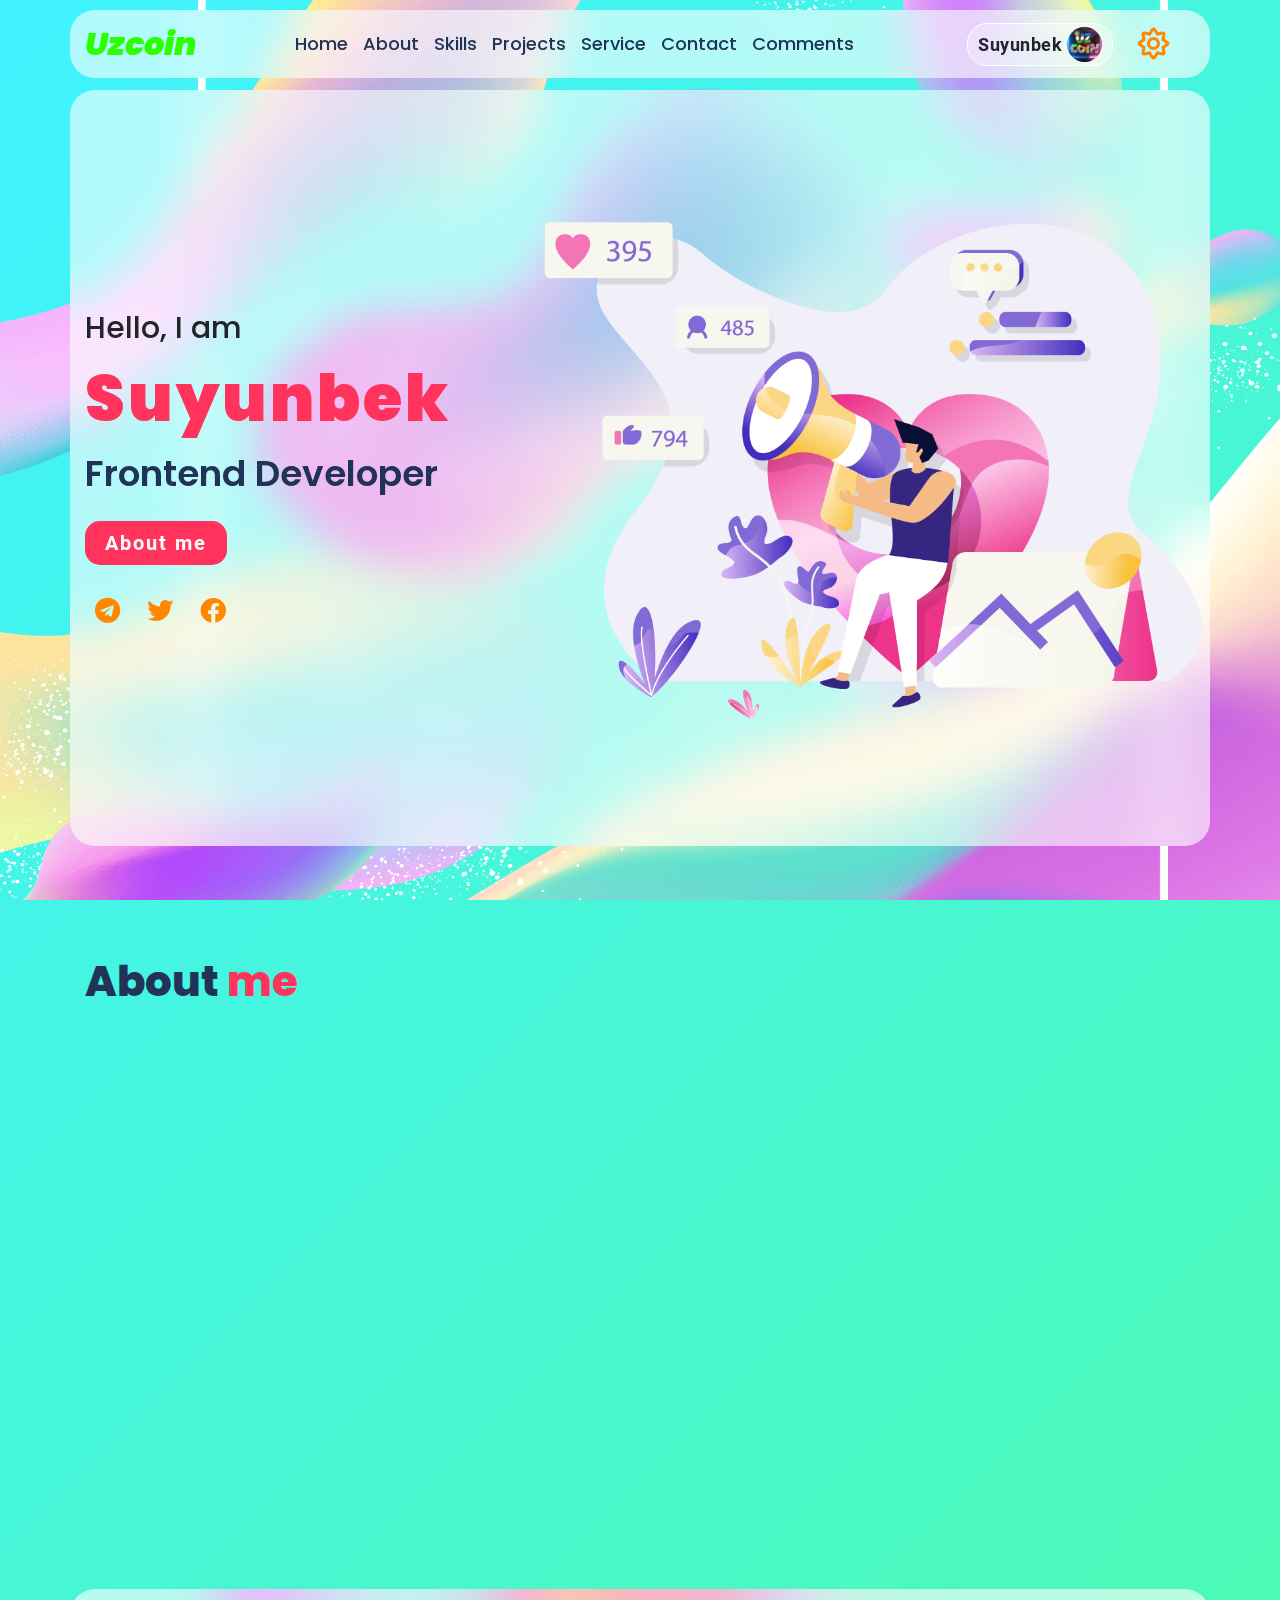
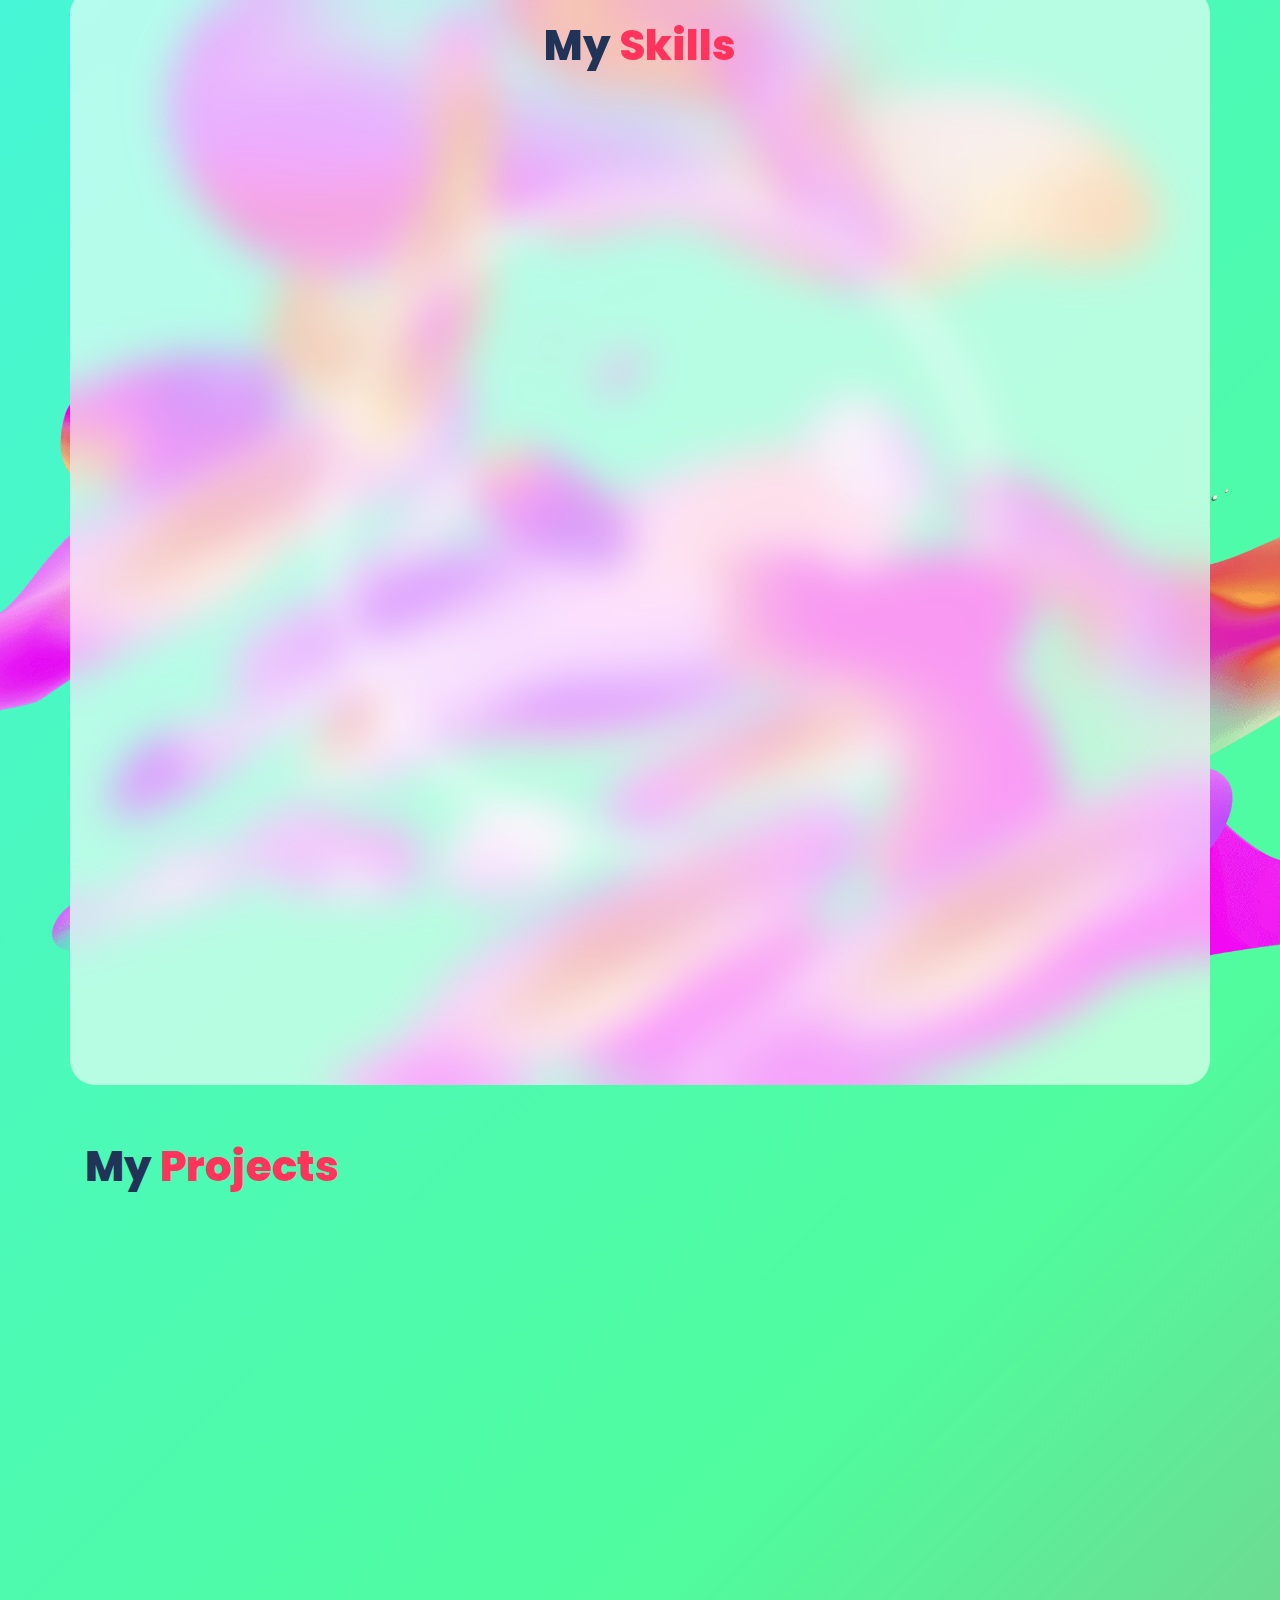
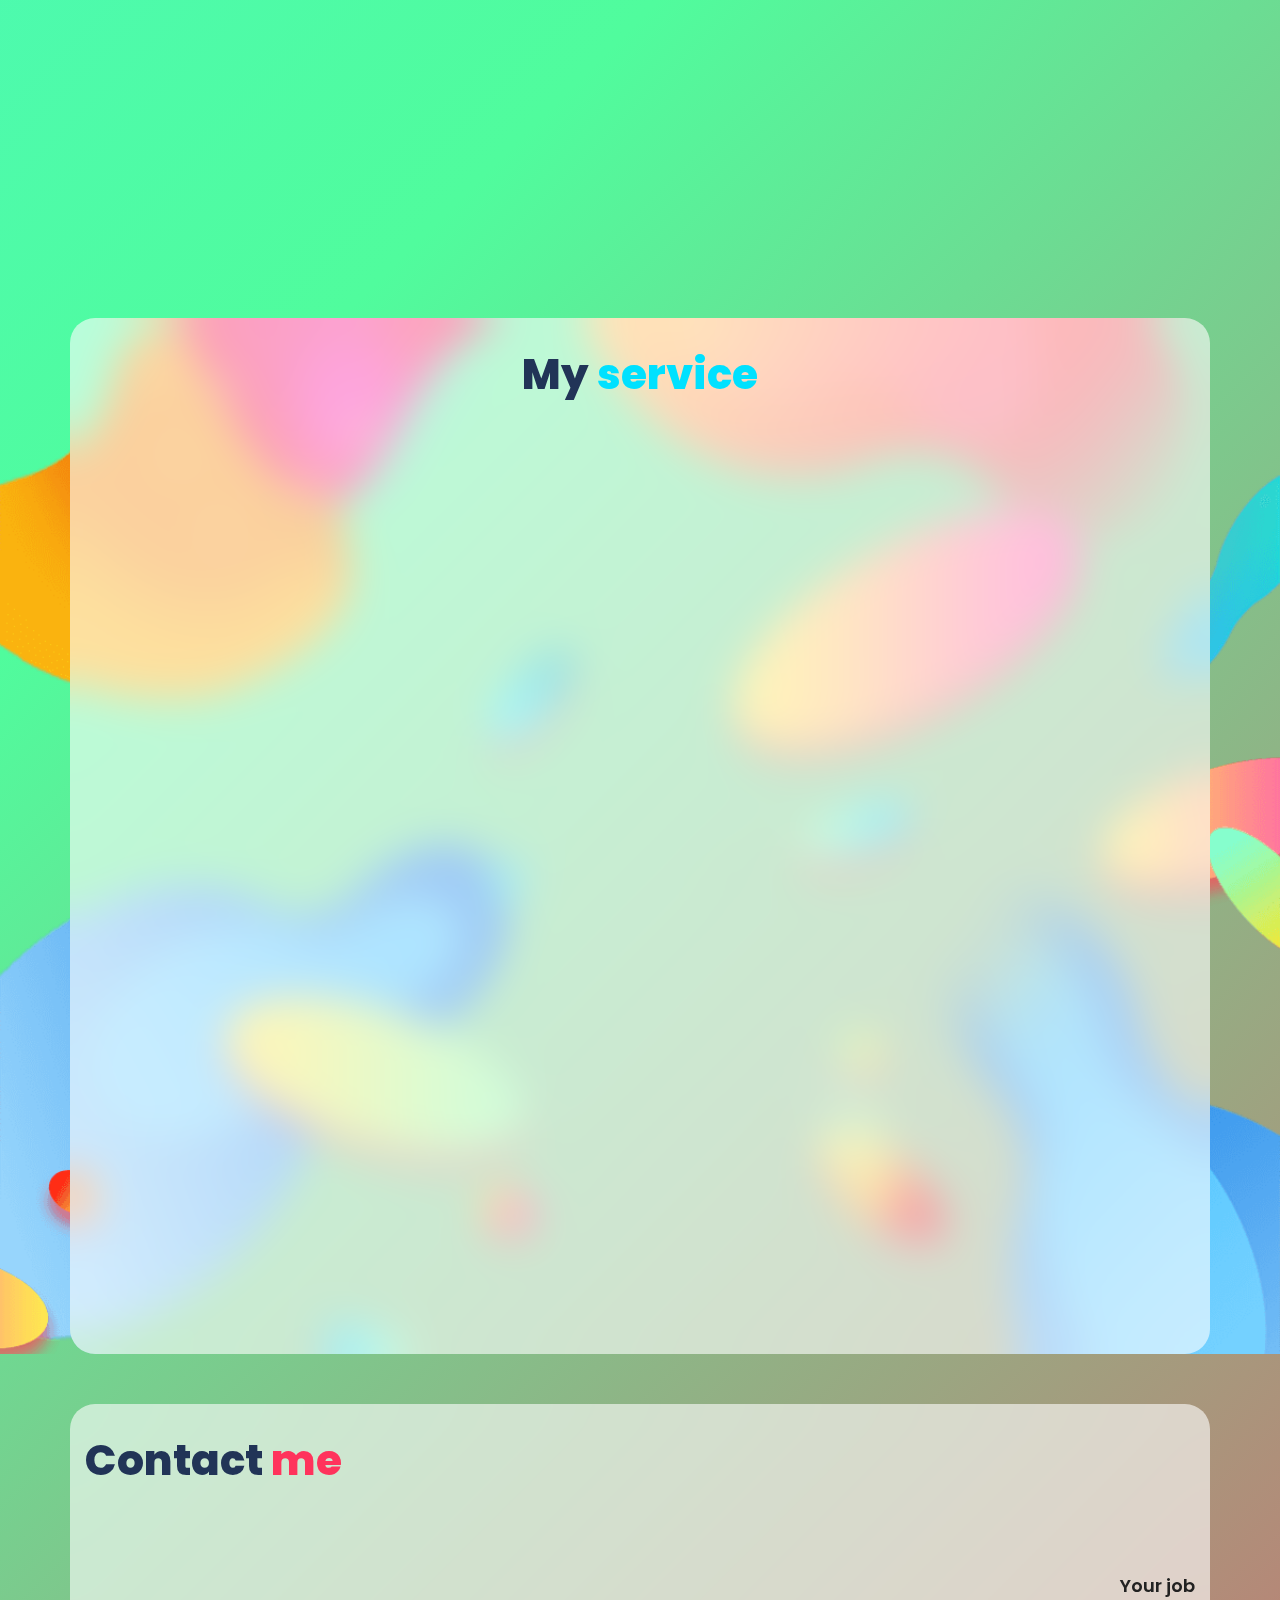
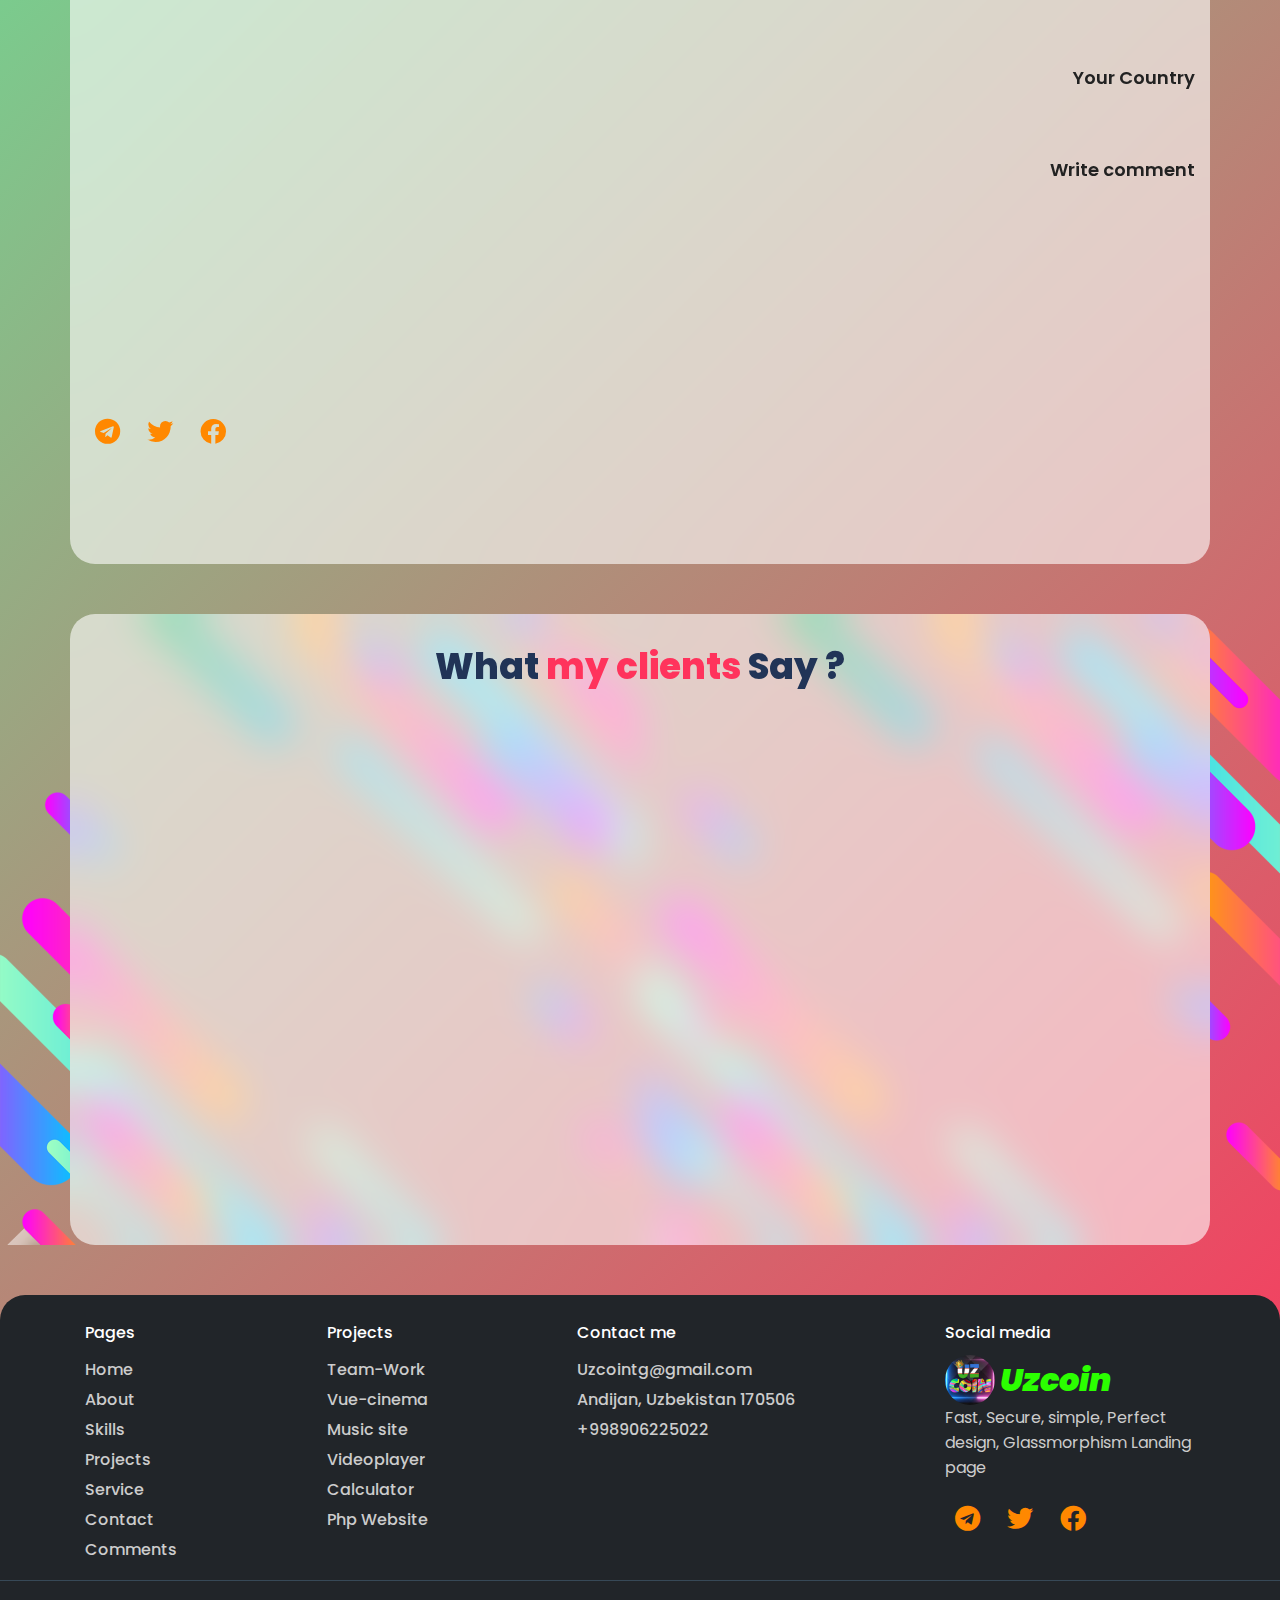
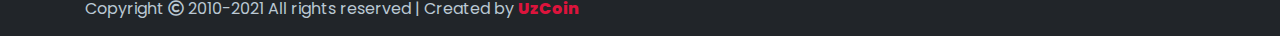
==== commit 6967cbb8: "adding Profile info design release" ====
--- a/index.html
+++ b/index.html
@@ -14,22 +14,63 @@
 <body>
 
     <main class="main day">
+        
+        <div class="loader">
+            <svg version="1.1" xmlns="http://www.w3.org/2000/svg" xmlns:xlink="http://www.w3.org/1999/xlink" x="0px" y="0px" style="display: none;">
+                <symbol id="wave">
+                <path d="M420,20c21.5-0.4,38.8-2.5,51.1-4.5c13.4-2.2,26.5-5.2,27.3-5.4C514,6.5,518,4.7,528.5,2.7c7.1-1.3,17.9-2.8,31.5-2.7c0,0,0,0,0,0v20H420z"></path>
+                <path d="M420,20c-21.5-0.4-38.8-2.5-51.1-4.5c-13.4-2.2-26.5-5.2-27.3-5.4C326,6.5,322,4.7,311.5,2.7C304.3,1.4,293.6-0.1,280,0c0,0,0,0,0,0v20H420z"></path>
+                <path d="M140,20c21.5-0.4,38.8-2.5,51.1-4.5c13.4-2.2,26.5-5.2,27.3-5.4C234,6.5,238,4.7,248.5,2.7c7.1-1.3,17.9-2.8,31.5-2.7c0,0,0,0,0,0v20H140z"></path>
+                <path d="M140,20c-21.5-0.4-38.8-2.5-51.1-4.5c-13.4-2.2-26.5-5.2-27.3-5.4C46,6.5,42,4.7,31.5,2.7C24.3,1.4,13.6-0.1,0,0c0,0,0,0,0,0l0,20H140z"></path>
+                </symbol>
+            </svg>
+            <div class="box">
+                <div class="percent">
+                <div class="percentNum" id="count">0</div>
+                <div class="percentB">%</div>
+                </div>
+                <div id="water" class="water">
+                <svg viewBox="0 0 560 20" class="water_wave water_wave_back">
+                    <use xlink:href="#wave"></use>
+                </svg>
+                <svg viewBox="0 0 560 20" class="water_wave water_wave_front">
+                    <use xlink:href="#wave"></use>
+                </svg>
+                </div>
+            </div>
+        </div>
+
+        <div class="delete_alert">
+            <p class="delete_alert_text">Do you really want to delete this comment</p>
+            <a href="#" class="btn delete_alert_btn">Yes</a>
+        </div>
+
         <header class="header" id="home">
             <nav class="nav">
                 <div class="container_glass">
                     <div class="nav_blog">
-                        <a href="/" class="nav_logo"><img src="img/icon.jpg" alt="" class="logo"><p class="logo_text">Uzcoin</p></a>
+                        <a href="/" class="nav_logo"><p class="logo_text">Uzcoin</p></a>
                         <ul class="nav_list">
-                            <li><a href="#home" class="nav_link">Home</a></li>
-                            <li><a href="#about" class="nav_link">About</a></li>
-                            <li><a href="#skills" class="nav_link">Skills</a></li>
-                            <li><a href="#projects" class="nav_link">Projects</a></li>
-                            <li><a href="#service" class="nav_link">Service</a></li>
-                            <li><a href="#contact" class="nav_link">Contact</a></li>
-                            <li><a href="#comments" class="nav_link">Comments</a></li>
+                            <li><a href="../#home" class="nav_link">Home</a></li>
+                            <li><a href="../#about" class="nav_link">About</a></li>
+                            <li><a href="../#skills" class="nav_link">Skills</a></li>
+                            <li><a href="../#projects" class="nav_link">Projects</a></li>
+                            <li><a href="../#service" class="nav_link">Service</a></li>
+                            <li><a href="../#contact" class="nav_link">Contact</a></li>
+                            <li><a href="../#comments" class="nav_link">Comments</a></li>
                         </ul>
                         <div class="nav_functions">
-                            <a href="#" class="btn nav_button">Sign up</a>
+                            <!-- <a href="#" class="btn nav_button">Sign up</a> -->
+                            <div class="profile_nav">
+                                <div class="profile_image">
+                                    <h5 class="profile_name">Suyunbek</h5>
+                                    <img src="../img/icon.jpg" alt="" class="profile_img">
+                                </div>
+                                <div class="profile_content">
+                                    <span><a href="pages/profile_info.html" class="profile_text">Profile info</a></span>
+                                    <span><p class="log_out">Log out</p></span>
+                                </div>
+                            </div>
                             <div class="day_night">
                                 <div class="day_night_indicator"><i class="far fa-sun"></i></div>
                                 <div class="day_night_content">
@@ -429,73 +470,101 @@
                     <div class="comments_content">
                         <div class="comment" data-aos="flip-left" data-aos-duration="1000">
                             <div class="comment_img_blog">
-                                <a href="#"><img src="img/about_img.jpeg" alt="" class="comment_img"></a>
+                                <a href="#"><img src="../img/about_img.jpeg" alt="" class="comment_img" title="View profile"></a>
                             </div>
                             <div class="comment_body">
                                 <div class="comment_item">
                                     <p class="comment_text">Welcome back! You can write feedback (Coming soon), For this Scroll up page | Xush Kelibsiz! Bu kommentariya tizimi. Bu yerda o'z fikr mulohazangizni yozasiz va boshqalar fikrini ham ko'ra olasiz (Tez orada) </p>
+                                    <form action="" method="post" class="comment_edit_form" style="display: none;">
+                                        <textarea name="comment" class="comment_area" maxlength="300" placeholder="Message" required></textarea>
+                                        <div class="edit_comment_buttons">
+                                            <button class="btn edit_comment_button edit_comment_btn" type="submit">Save</button>
+                                            <button class="btn edit_comment_button cancel_comment_btn" type="button">Cancel</button>
+                                        </div>
+                                    </form>
                                     <div class="comment_functions">
-                                        <a href="#" class="comment_function" id="edit"><i class="fas fa-pen"></i></a href="#">
-                                        <a href="#" class="comment_function" id="delete"><i class="fas fa-trash"></i></a href="#">
+                                        <a href="#" class="comment_function" id="edit" title="Edit comment"><i class="fas fa-pen"></i></a href="#">
+                                        <a href="#" class="comment_function" id="delete" title="Delete comment"><i class="fas fa-trash"></i></a href="#">
                                     </div>
                                 </div>
                                 <div class="comment_footer">
-                                    <a href="#" class="comment_name">Suyunbek</a>
-                                    <p class="comment_date">2021-10-26 09:42</p>
+                                    <a href="#" class="comment_name" title="View profile">Suyunbek</a>
+                                    <p class="comment_date" title="Comment created Date">2021-10-26 09:42</p>
                                 </div>
                             </div>
                         </div>
                         <div class="comment" data-aos="flip-right" data-aos-duration="1000" data-aos-delay="100">
                             <div class="comment_img_blog">
-                                <a href="#"><img src="img/about_img.jpeg" alt="" class="comment_img"></a>
+                                <a href="#"><img src="../img/about_img.jpeg" alt="" class="comment_img" title="View profile"></a>
                             </div>
                             <div class="comment_body">
                                 <div class="comment_item">
                                     <p class="comment_text">Welcome back! You can write feedback (Coming soon), For this Scroll up page | Xush Kelibsiz! Bu kommentariya tizimi. Bu yerda o'z fikr mulohazangizni yozasiz va boshqalar fikrini ham ko'ra olasiz (Tez orada) </p>
+                                    <form action="" method="post" class="comment_edit_form" style="display: none;">
+                                        <textarea name="comment" class="comment_area" maxlength="300" placeholder="Message" required></textarea>
+                                        <div class="edit_comment_buttons">
+                                            <button class="btn edit_comment_button edit_comment_btn" type="submit">Save</button>
+                                            <button class="btn edit_comment_button cancel_comment_btn" type="button">Cancel</button>
+                                        </div>
+                                    </form>
                                     <div class="comment_functions">
-                                        <a href="#" class="comment_function" id="edit"><i class="fas fa-pen"></i></a href="#">
-                                        <a href="#" class="comment_function" id="delete"><i class="fas fa-trash"></i></a href="#">
+                                        <a href="#" class="comment_function" id="edit" title="Edit comment"><i class="fas fa-pen"></i></a href="#">
+                                        <a href="#" class="comment_function" id="delete" title="Delete comment"><i class="fas fa-trash"></i></a href="#">
                                     </div>
                                 </div>
                                 <div class="comment_footer">
-                                    <a href="#" class="comment_name">Suyunbek</a>
-                                    <p class="comment_date">2021-10-26 09:42</p>
+                                    <a href="#" class="comment_name" title="View profile">Suyunbek</a>
+                                    <p class="comment_date" title="Comment created Date">2021-10-26 09:42</p>
                                 </div>
                             </div>
                         </div>
                         <div class="comment" data-aos="flip-left" data-aos-duration="1000" data-aos-delay="200">
                             <div class="comment_img_blog">
-                                <a href="#"><img src="img/about_img.jpeg" alt="" class="comment_img"></a>
+                                <a href="#"><img src="../img/about_img.jpeg" alt="" class="comment_img" title="View profile"></a>
                             </div>
                             <div class="comment_body">
                                 <div class="comment_item">
                                     <p class="comment_text">Welcome back! You can write feedback (Coming soon), For this Scroll up page | Xush Kelibsiz! Bu kommentariya tizimi. Bu yerda o'z fikr mulohazangizni yozasiz va boshqalar fikrini ham ko'ra olasiz (Tez orada) </p>
+                                    <form action="" method="post" class="comment_edit_form" style="display: none;">
+                                        <textarea name="comment" class="comment_area" maxlength="300" placeholder="Message" required></textarea>
+                                        <div class="edit_comment_buttons">
+                                            <button class="btn edit_comment_button edit_comment_btn" type="submit">Save</button>
+                                            <button class="btn edit_comment_button cancel_comment_btn" type="button">Cancel</button>
+                                        </div>
+                                    </form>
                                     <div class="comment_functions">
-                                        <a href="#" class="comment_function" id="edit"><i class="fas fa-pen"></i></a href="#">
-                                        <a href="#" class="comment_function" id="delete"><i class="fas fa-trash"></i></a href="#">
+                                        <a href="#" class="comment_function" id="edit" title="Edit comment"><i class="fas fa-pen"></i></a href="#">
+                                        <a href="#" class="comment_function" id="delete" title="Delete comment"><i class="fas fa-trash"></i></a href="#">
                                     </div>
                                 </div>
                                 <div class="comment_footer">
-                                    <a href="#" class="comment_name">Suyunbek</a>
-                                    <p class="comment_date">2021-10-26 09:42</p>
+                                    <a href="#" class="comment_name" title="View profile">Suyunbek</a>
+                                    <p class="comment_date" title="Comment created Date">2021-10-26 09:42</p>
                                 </div>
                             </div>
                         </div>
                         <div class="comment" data-aos="flip-right" data-aos-duration="1000" data-aos-delay="300">
                             <div class="comment_img_blog">
-                                <a href="#"><img src="img/about_img.jpeg" alt="" class="comment_img"></a>
+                                <a href="#"><img src="../img/about_img.jpeg" alt="" class="comment_img" title="View profile"></a>
                             </div>
                             <div class="comment_body">
                                 <div class="comment_item">
                                     <p class="comment_text">Welcome back! You can write feedback (Coming soon), For this Scroll up page | Xush Kelibsiz! Bu kommentariya tizimi. Bu yerda o'z fikr mulohazangizni yozasiz va boshqalar fikrini ham ko'ra olasiz (Tez orada) </p>
+                                    <form action="" method="post" class="comment_edit_form" style="display: none;">
+                                        <textarea name="comment" class="comment_area" maxlength="300" placeholder="Message" required></textarea>
+                                        <div class="edit_comment_buttons">
+                                            <button class="btn edit_comment_button edit_comment_btn" type="submit">Save</button>
+                                            <button class="btn edit_comment_button cancel_comment_btn" type="button">Cancel</button>
+                                        </div>
+                                    </form>
                                     <div class="comment_functions">
-                                        <a href="#" class="comment_function" id="edit"><i class="fas fa-pen"></i></a href="#">
-                                        <a href="#" class="comment_function" id="delete"><i class="fas fa-trash"></i></a href="#">
+                                        <a href="#" class="comment_function" id="edit" title="Edit comment"><i class="fas fa-pen"></i></a href="#">
+                                        <a href="#" class="comment_function" id="delete" title="Delete comment"><i class="fas fa-trash"></i></a href="#">
                                     </div>
                                 </div>
                                 <div class="comment_footer">
-                                    <a href="#" class="comment_name">Suyunbek</a>
-                                    <p class="comment_date">2021-10-26 09:42</p>
+                                    <a href="#" class="comment_name" title="View profile">Suyunbek</a>
+                                    <p class="comment_date" title="Comment created Date">2021-10-26 09:42</p>
                                 </div>
                             </div>
                         </div>
--- a/styles/color.css
+++ b/styles/color.css
@@ -1,40 +1,49 @@
 /* Main Day mode */
-main.day .container_glass, main.day .about_box{
-    background: rgba(255, 255, 255, 0.500);
+main.day .container_glass, main.day .about_box, main.day .profile_panel, .main.day .about_profile, main.day .profile_comments, .main.day .edit_profile{
+    background: rgba(255, 255, 255, 0.600);
 }
-main.day .social_media .tooltiptext, main.day .day_night_content, main.night .day_night_content{
+main.day .social_media .tooltiptext, main.day .day_night_content, main.night .day_night_content, main.day .profile_content, main.day .delete_alert{
     background: #fff;
 }
 main.day .social_media .tooltiptext::before{
     border-color: transparent transparent #fff transparent;
 }
-main.day nav a, main.day .tooltiptext, main.day .title, main.day .header_info span{
+main.day nav a, main.day .tooltiptext, main.day .title, main.day .header_info span, main.day .about_profile_title, main.day .edit_profile_title, main.day .profile_comments_title, main.day .username{
     color: #213457;
 }
-main.day .nav_logo, main.day .header_text, main.day .header_info h3, main.day .day_night_content, main.day .content_titles{
+main.day .nav_logo, main.day .header_text, main.day .header_info h3, main.day .day_night_content, main.day .content_titles, main.day .profile_name, main.day .user_info_title, main.day .form_label{
     color: #212529;
+}
+main.day .loader{
+    background: #cce4ff;
 }
 main.day .day_night_content span:hover, main.day .btn{
     color: #fff;
 }
-main.day .about_text, main.day .skills_about_text, main.day .contact_content_text, main.day .comments_text{
+main.day .about_text, main.day .skills_about_text, main.day .contact_content_text, main.day .comments_text, .main.day .user_info_text, main.day .user_bio{
     color: #424446;
 }
 /* Main night mode */
-main.night .container_glass, main.night .about_box{
+main.night .loader{
+    background: #212529;
+}
+main.night .container_glass, main.night .about_box, main.night .profile_panel, .main.night .about_profile, main.night .profile_comments, .main.night .edit_profile{
     background: rgba(0, 0, 0, 0.600);
 }
-main.night nav a, main.night .tooltiptext, main.night .title, main.night .header_info span{
+main.night nav a, main.night .tooltiptext, main.night .title, main.night .header_info span, .main.night .profile_name, main.night .about_profile_title, main.night .edit_profile_title, main.night .profile_comments_title, main.night .username{
     color: #eee;
 }
-main.night .nav_logo, main.night .header_text, main.night .header_info h3, main.night .day_night_content, main.night .content_titles, main.night .contact_box_title, main.night .comments_label{
+main.night .nav_logo, main.night .header_text, main.night .header_info h3, main.night .day_night_content, main.night .content_titles, main.night .contact_box_title, main.night .comments_label, main.night .profile_name, main.night .user_info_title, main.night .form_label{
     color: #ccc;
 }
-main.night .about_text, main.night .skills_about_text, main.night .contact_content_text, main.night .comments_text, main.night .contact_box_link{
+main.night .about_text, main.night .skills_about_text, main.night .contact_content_text, main.night .comments_text, main.night .contact_box_link, main.night .user_bio, main.night .user_info_text{
     color: #bbb;
 }
-main.night .comment, main.night .social_media .tooltiptext{
-    background: #aaa;
+main.night .comment, main.night .social_media .tooltiptext, main.night .profile_content, .main.night .form_input{
+    background: #d6d6d6;
+}
+.main.night .form_input::placeholder, main.night .profile_content {
+    color: #222;
 }
 main.night .social_media .tooltiptext::before{
     border-color: transparent transparent #aaa transparent;
--- a/styles/style.css
+++ b/styles/style.css
@@ -11,6 +11,77 @@
     --main_color: crimson;
     --main_bl: #33f1ff;
 }
+/* Loader */
+.loader{
+    position: fixed;
+    overflow: hidden;
+    background: #212529;
+    width: 100vw;
+    height: 100vh;
+    z-index: 9999;
+}
+.box {
+    height: 280px;
+    width: 280px;
+    position: absolute;
+    top: 50%;
+    left: 50%;
+    transform: translate(-50%, -50%);
+    background: #000585;
+    border-radius: 100%;
+    overflow: hidden;
+}
+.box .percent {
+    position: absolute;
+    left: 0;
+    top: 0;
+    z-index: 3;
+    width: 100%;
+    height: 100%;
+    display: flex;
+    align-items: center;
+    justify-content: center;
+    color: #fff;
+    font-size: 64px;
+}
+.box .water {
+    position: absolute;
+    left: 0;
+    top: 0;
+    z-index: 2;
+    width: 100%;
+    height: 100%;
+    transform: translate(0, 100%);
+    background: #0066ff;
+    transition: all 0.3s;
+}
+.box .water_wave {
+    width: 200%;
+    position: absolute;
+    bottom: 100%;
+}
+.box .water_wave_back {
+    right: 0;
+    fill: #c7eeff;
+    animation: wave-back 1.4s infinite linear;
+}
+.box .water_wave_front {
+    left: 0;
+    fill: #0066ff;
+    margin-bottom: -1px;
+    animation: wave-front 0.7s infinite linear;
+}
+@keyframes wave-front {
+    100% {
+        transform: translate(-50%, 0);
+   }
+}
+@keyframes wave-back {
+    100% {
+        transform: translate(50%, 0);
+   }
+}
+
 .container_glass{
     max-width: 1140px;
     width: 100%;
@@ -175,6 +246,7 @@
     color: #fff ;
     position: relative;
     overflow: hidden;
+    border: none;
     height: max-content;
     transition: all .3s ease;
 }
@@ -189,7 +261,7 @@
     transition: all .5s;
     border-radius: 0 0 50% 50%;
 }
-.btn:hover::before{
+.btn:hover::before, .edit_comment_btn:hover::before{
     height: 175%;
     z-index: -1;
 }
@@ -212,11 +284,11 @@
 .day_night_indicator:hover{
     transform: rotate(180deg);
 }
-.day_night:hover .day_night_content{
+.day_night:hover .day_night_content, .profile_nav:hover .profile_content{
     transform: scale(1);
     opacity: 1;
 }
-.day_night_content{
+.day_night_content, .profile_content{
     position: absolute;
     top: 90%;
     right: 50%;
@@ -231,13 +303,13 @@
     flex-direction: column;
     transition: .3s ease;
 }
-.day_night_content span{
+.day_night_content span, .profile_content span{
     padding: 5px;
     cursor: pointer;
     border-radius: 5px;
     transition: all .3s ease;
 }
-.day_night_content span:hover{
+.day_night_content span:hover, .profile_content span:hover{
     background: var(--main_bl);
 }
 .day_night_content span i{
@@ -249,6 +321,40 @@
 }
 .night_icon{
     color: #051541;
+}
+.profile_nav{
+    position: relative;
+    border: 1px solid #fff;
+    padding: 3px 10px;
+    border-radius: 20px;
+    background: rgba(255, 255, 255, 0.3);
+    transition: .3s;
+}
+.profile_nav:hover{
+    background: rgba(255, 255, 255, 0.6);
+}
+.profile_image{
+    display: flex;
+    align-items: center;
+}
+.profile_img{
+    width: 35px;
+    height: 35px;
+    border-radius: 20px;
+    object-fit: cover;
+}
+.profile_name{
+    font-size: 18px;
+    font-weight: 700;
+    letter-spacing: 0.5px;
+    padding-right: 5px;
+    color: #333;
+    font-family: "Roboto";
+}
+.profile_content{
+    transform-origin: top center;
+    right: 0;
+    width: max-content;
 }
 /* Header styling */
 .header_blog{
@@ -358,7 +464,7 @@
 }
 /* About Section Styling */
 .main_content section{
-    padding: 50px 0;
+    margin: 50px 0;
 }
 .main_content .container_glass{
     padding: 25px 15px;
@@ -433,26 +539,26 @@
     text-align: justify;
     font-weight: 500;
 }
-.about_btn{
+.about_btn, .edit_comment_button{
     margin: 15px 20px 0 0;
     background: var(--main_bl);
 }
-.about_btn::before, .comment_btn::before{
+.about_btn::before, .comment_btn::before, .edit_comment_button::before{
     height: 100%;
     width: 0%;
     border-radius: 0 50% 50% 0;
 }
-.cv_download::before{
+.cv_download::before, .cancel_comment_btn::before{
     border-radius: 50% 0 0 50%;
     top: 50%;
     transform: translateY(-50%);
     right: -50%;
     left: auto;
 }
-.about_btn:hover::before, .comment_btn:hover::before{
+.about_btn:hover::before, .comment_btn:hover::before, .edit_comment_button:hover::before{
     width: 175%;
 }
-.cv_download:hover::before{
+.cv_download:hover::before, .cancel_comment_btn:hover::before{
     left: auto;
 }
 .read_more{
@@ -703,7 +809,7 @@
 .glide_items{
     display: flex;
     flex-direction: column;
-    background: rgba(255, 255, 255, 0.600);
+    background: rgba(255, 255, 255, 0.800);
     padding: 10px;
     border-radius: 5px;
     position: fixed;
@@ -1067,6 +1173,9 @@
     font-size: 18px;
     transition: .3s;
 }
+.comment_function:hover{
+    transform: scale(1.25);
+}
 .comment_text{
     font-weight: 500;
     line-height: 24px;
@@ -1125,4 +1234,260 @@
     color: var(--main_color);
     font-weight: 700;
 
+}
+
+/*                                             Profile styling                                                 */
+
+.profile{
+    width: 100vw;
+    min-height: 100vh;
+    background: linear-gradient(-45deg, #ff335c, #50fc9d, #40f2ff);
+}
+.profile .container{
+    padding: 0;
+}
+.profile_info{
+    padding-top: 90px;
+    padding-bottom: 15px;
+}
+.profile_info .container{
+    display: grid;
+    grid-template-columns: 1fr 1fr 1fr 1fr 1fr 1fr 1fr 1fr 1fr 1fr 1fr 1fr 1fr 1fr 1fr 1fr;
+    grid-gap: 15px;
+}
+.profile_panel{
+    grid-column: span 4;
+    display: flex;
+    flex-direction: column;
+    justify-content: center;
+    align-items: center;
+    border-radius: 25px;
+    padding: 10px 20px;
+    backdrop-filter: blur(20px);
+}
+.user_avatar{
+    width: 90%;
+    border-radius: 50%;
+    overflow: hidden;
+}
+.user_avatar:hover .user_img{
+    padding: 0;
+    transform: scale(1.2);
+}
+.user_img{
+    width: 100%;
+    border-radius: 50%;
+    object-fit: cover;
+    transition: all .3s;
+}
+.user_title{
+    font-size: 32px;
+    font-weight: 700;
+    letter-spacing: 1px;
+    color: var(--main_bg);
+}
+.username{
+    font-size: 18px;
+    font-weight: 500;
+}
+.user_bio{
+    text-align: center;
+    padding-top: 10px;
+    line-height: 22px;
+}
+/* Profile main styling */
+.profile_main{
+    grid-column: span 7;
+}
+.about_profile{
+    padding: 10px 15px;
+    border-radius: 25px;
+    height: max-content;
+}
+.about_profile_title, .edit_profile_title, .profile_comments_title{
+    font-size: 24px;
+    padding-bottom: 15px;
+}
+.user_info{
+    width: 100%;
+    display: grid;
+    grid-template-columns: 1fr 1fr 1fr 1fr;
+    grid-gap: 15px;
+}
+.user_info_item{
+    grid-column: span 2;
+}
+.user_info_bio{
+    grid-column: span 4;
+}
+.user_info_title, .form_label{
+    font-size: 20px;
+    font-weight: 500;
+    font-family: 'Roboto';
+}
+/* Profile edit styling */
+.edit_profile{
+    margin-top: 15px;
+    padding: 10px 15px;
+    border-radius: 25px;
+}
+.profile_form{
+    width: 100%;
+    display: grid;
+    grid-template-columns: 1fr 1fr 1fr 1fr;
+    grid-gap: 15px;
+}
+.form_items{
+    grid-column: span 2;
+    display: flex;
+    flex-direction: column;
+    position: relative;
+}
+.form_input, .comment_write{
+    outline: none;
+    border: none;
+    padding: 10px 15px;
+    border-radius: 15px;
+    margin-top: 5px;
+    font-size: 16px;
+    transition: 0.3s;
+}
+.form_input:focus, .form_input.filled, .comment_write:focus, .comment_write:valid{
+    box-shadow: rgba(0, 70, 150, 0.4) 0px 0px 0px 2px, rgba(0, 118, 253, 0.65) 0px 4px 6px -1px, rgba(255, 255, 255, 0.08) 0px 1px 0px inset;
+}
+.form_input:hover, .comment_write:hover{
+    box-shadow: rgba(0, 0, 0, 0.1) 0px 10px 15px -3px, rgba(0, 0, 0, 0.05) 0px 4px 6px -2px;
+}
+.password_eye{
+    position: absolute;
+    top: 70%;
+    right: 15px;
+    transform: translateY(-50%);
+    font-size: 18px;
+    cursor: pointer;
+    color: #ff335c;
+}
+.password_eye.active i::before{
+    content: '\f070';
+}
+.profile .btn{
+    outline: none;
+    border: none;
+    font-size: 18px;
+    letter-spacing: 1px;
+    padding: 8px 15px;
+    cursor: pointer;
+    margin-top: 5px;
+}
+/* Profile comments styling */
+.profile_comments{
+    grid-column: span 5;
+    padding: 10px;
+    border-radius: 25px;
+}
+.profile_user_comments{
+    height: 100%;
+}
+.profile_comments_content{
+    overflow-y: auto;
+    max-height: 500px;
+}
+.profile_comments_content::-webkit-scrollbar{
+    width: 7px;
+}
+.profile_comments_main{
+    height: 95%;
+    display: flex;
+    flex-direction: column;
+    justify-content: space-between;
+}
+.profile_comments_title{
+    padding-bottom: 0px;
+}
+.profile .comment{
+    width: 100%;
+    margin: 30px 0 0 0;
+}
+.profile .comment_item{
+    flex-direction: column;
+}
+.comment_edit_form{
+    width: 100%;
+}
+.profile .comment_functions{
+    width: 100%;
+    display: flex;
+    flex-direction: row;
+    justify-content: center;
+    padding: 0;
+}
+.profile .comment_function{
+    width: max-content;
+    padding: 0 20px;
+}
+.write_comments_form{
+    display: flex;
+    justify-content: space-between;
+    width: 100%;
+    padding-top: 15px;
+}
+.comment_write{
+    margin: 0 5px 0 0;
+    font-size: 15px;
+    width: 100%;
+    resize: none;
+    overflow: hidden;
+    max-height: 48px;
+}
+.comment_send_btn{
+    outline: none;
+    border: none;
+    background: var(--main_bl);
+    color: #fff;
+    padding: 10px 15px;
+    border-radius: 15px;
+    font-size: 20px;
+    cursor: pointer;
+}
+.comment_send_btn i{
+    transition: all .3s;
+}
+.comment_send_btn:hover i{
+    transform: translate(7px, -7px);
+}
+.comments .comment_area{
+    min-height: 160px;
+}
+.profile .comment_area{
+    height: 160px !important;
+}
+.edit_comment_buttons{
+    display: flex;
+}
+.edit_comment_button{
+    width: 100%;
+    margin: 0 0 5px 0 !important;
+}
+.delete_alert{
+    position: fixed;
+    top: -50%;
+    left: 50%;
+    transform: translate(-50%, -50%);
+    transition: all .3s;
+    padding: 15px 30px;
+    border-radius: 25px;
+    display: flex;
+    flex-direction: column;
+    align-items: center;
+    overflow: hidden;
+    box-shadow: rgba(50, 50, 93, 0.25) 0px 13px 27px -5px, rgba(0, 0, 0, 0.3) 0px 8px 16px -8px;
+    z-index: 9999;
+}
+.delete_alert.active{
+    top: 50%;
+}
+.delete_alert_text{
+    font-size: 20px;
+    font-weight: 600;
+    padding-bottom: 10px;
 }--- a/styles/media.css
+++ b/styles/media.css
@@ -70,8 +70,18 @@
     .comment, .service_card{
         max-width: 400px;
     }
-}
-@media (max-width: 850px){
+    .logo_text{
+        font-size: 28px;
+    }
+    .logo{
+        width: 40px !important;
+        height: 40px !important;
+    }
+    .day_night{
+        margin: 0 10px;
+    }
+}
+@media (max-width: 900px){
     .menu_btn_blog{
         display: block;
     }
@@ -208,6 +218,12 @@
     }
 }
 @media (max-width: 420px){
+    .nav_logo{
+        display: none;
+    }
+    .profile_nav{
+        margin-right: 50px;
+    }
     .skills_app{
         width: 320px;
         height: 320px;
@@ -255,7 +271,6 @@
         max-width: 100%;
     }
     .day_night{
-        margin: 0 10px;
         font-size: 28px;
     }
     .about_box:nth-child(1), .header_blog .container_glass{
@@ -295,4 +310,11 @@
     .glide_icons{
         font-size: 20px !important;
     }
+    .logo_text{
+        font-size: 26px;
+    }
+    .logo{
+        width: 35px !important;
+        height: 35px !important;
+    }
 }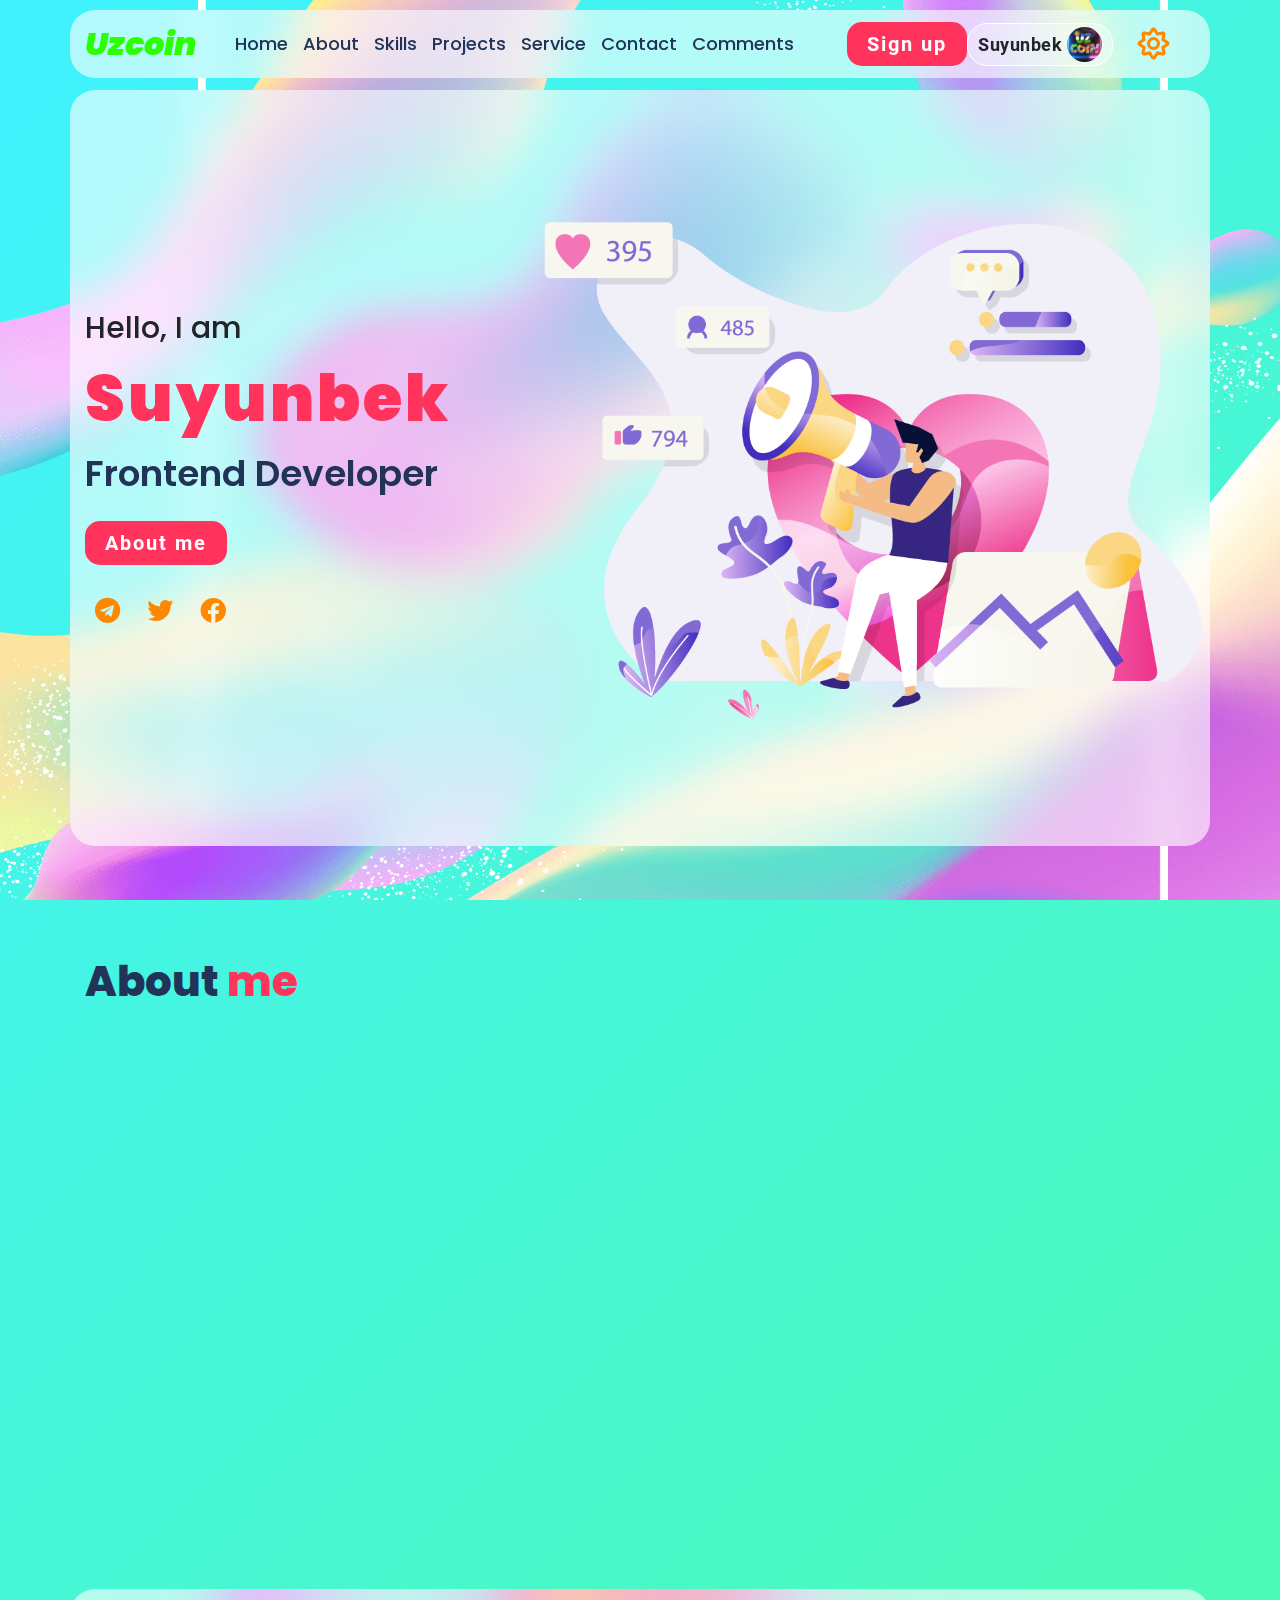
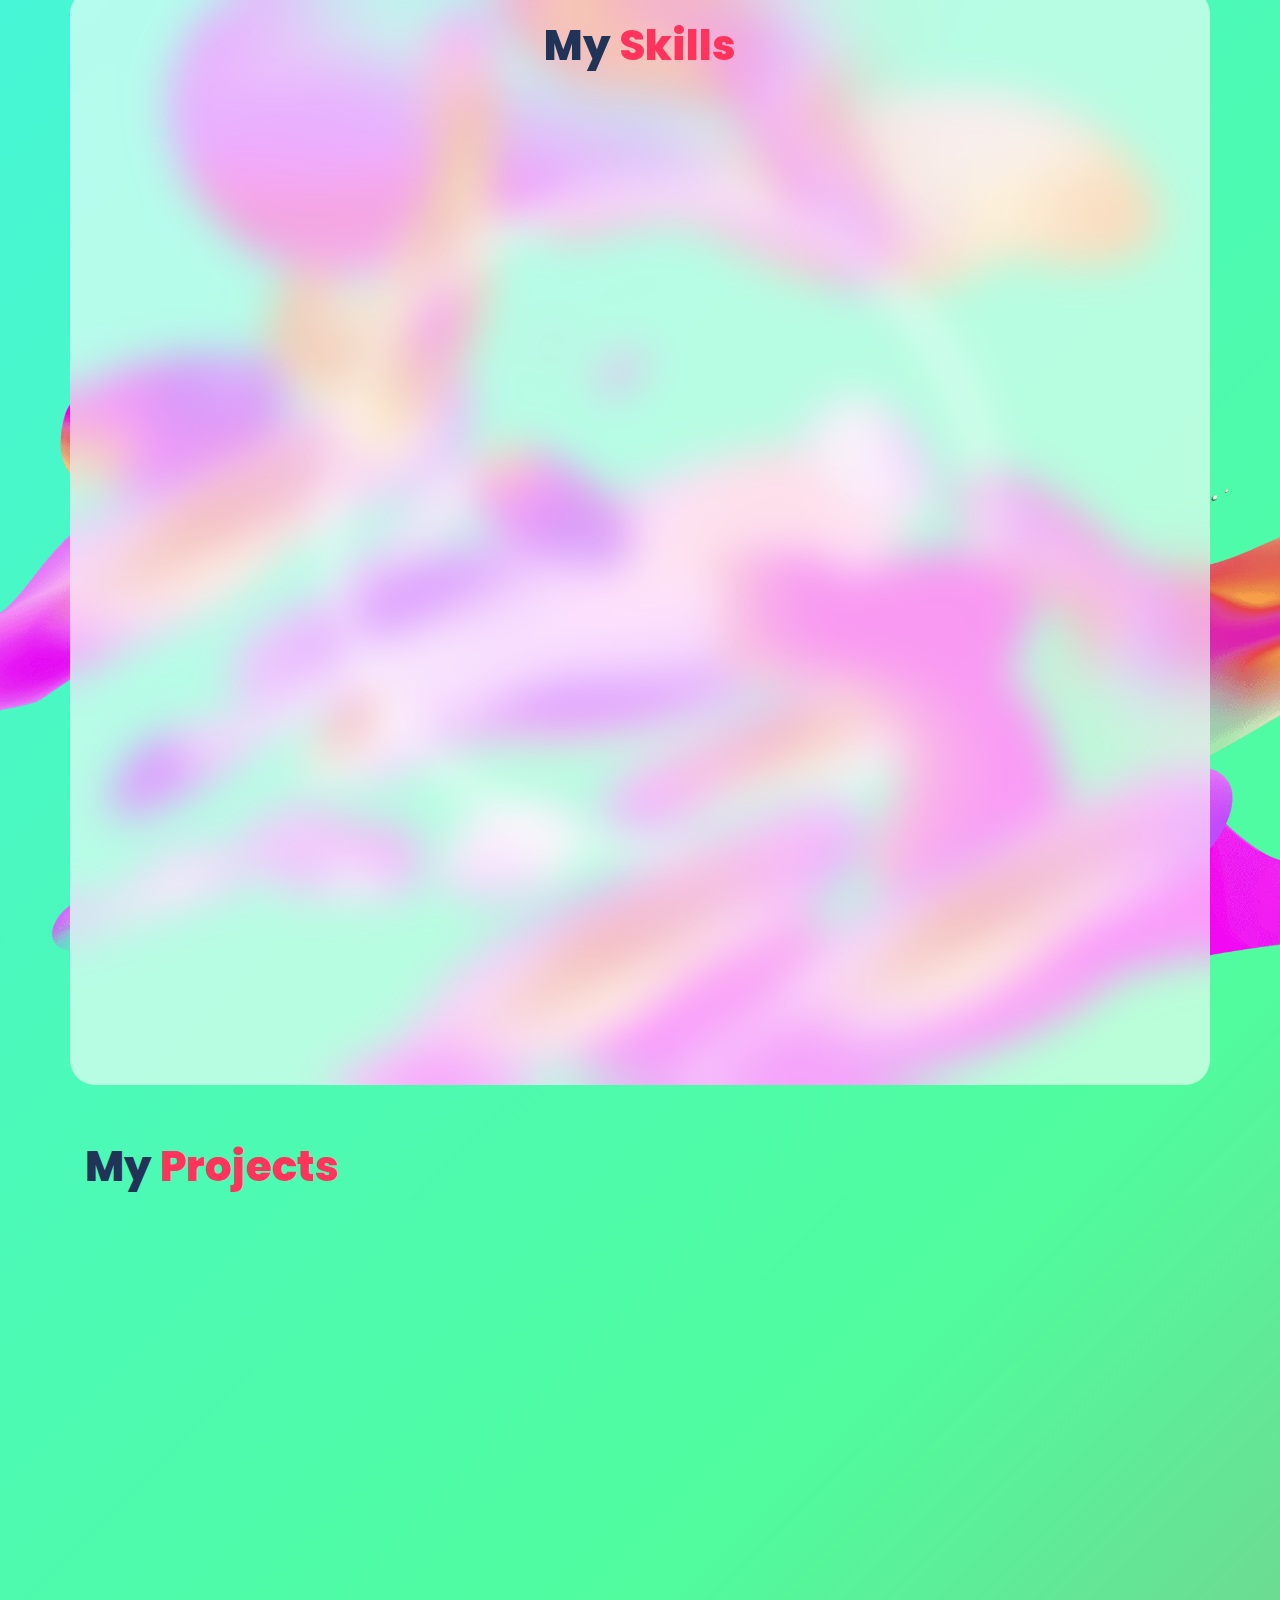
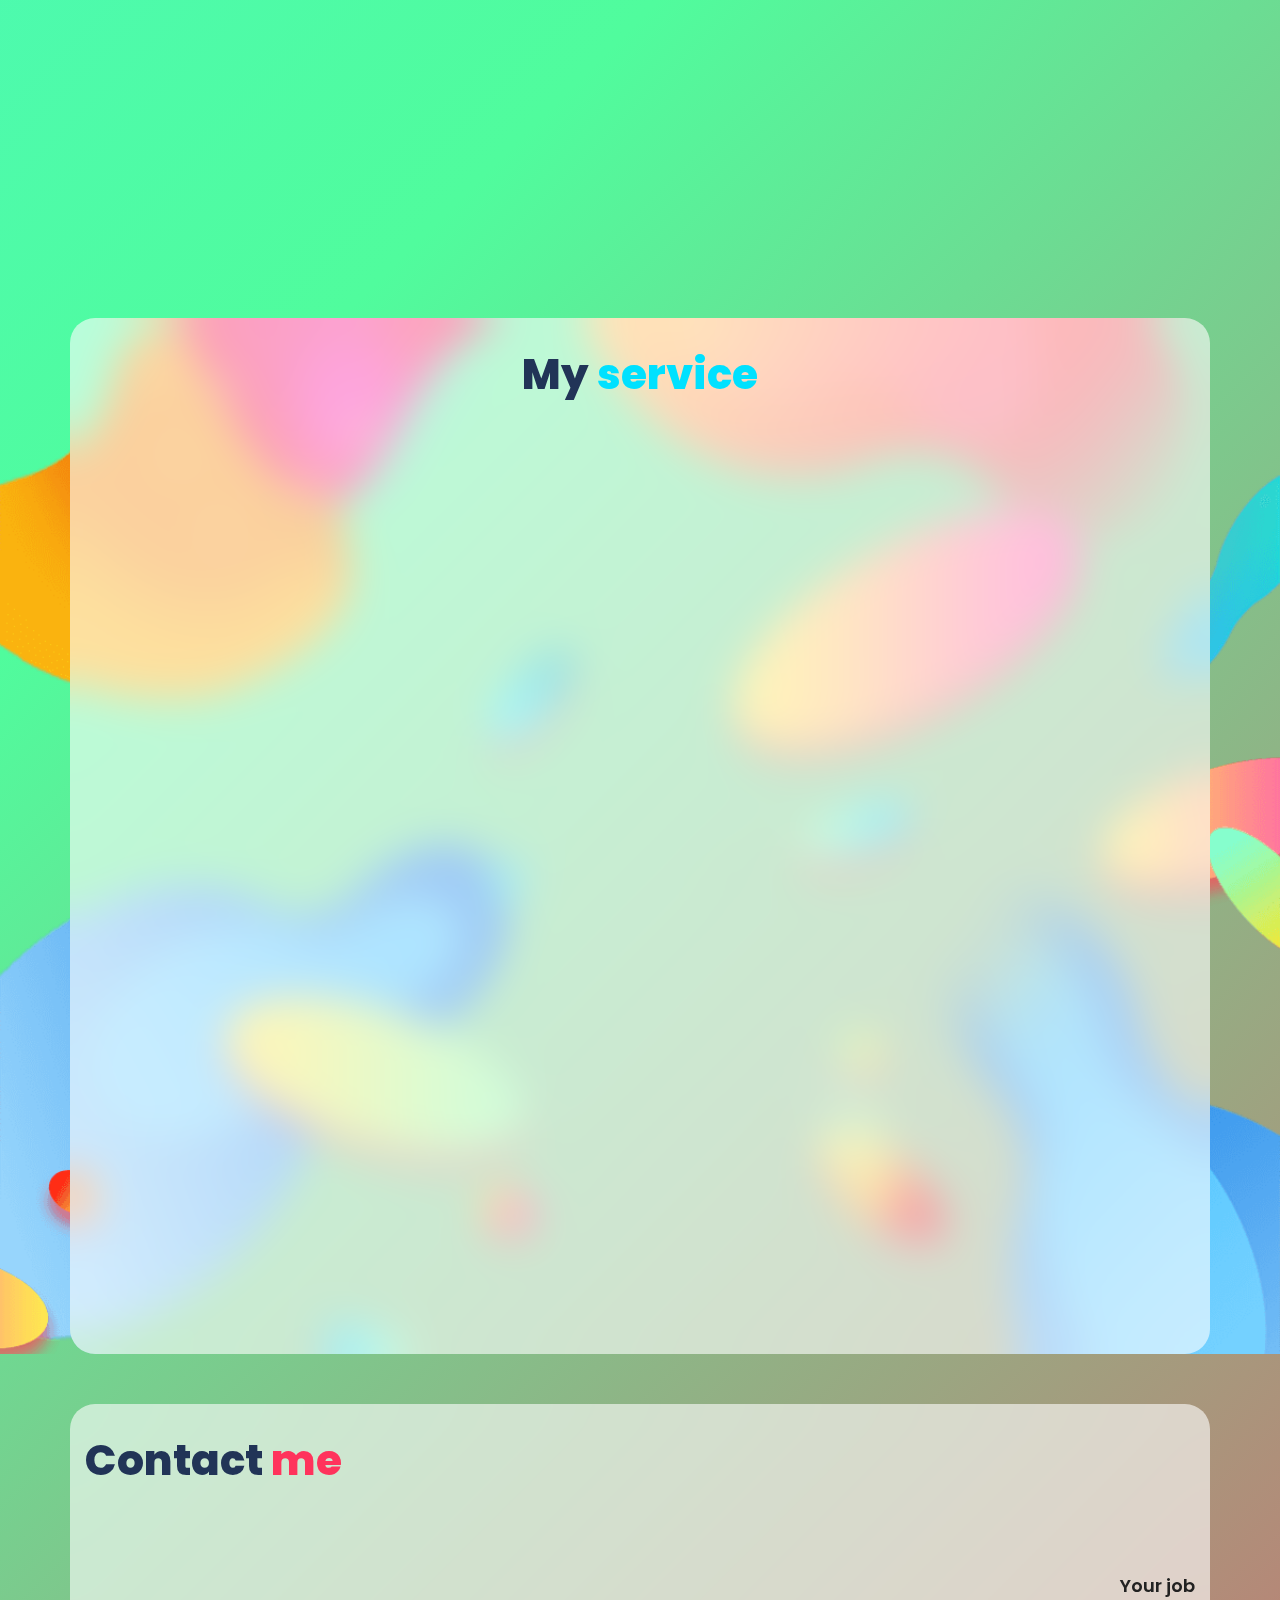
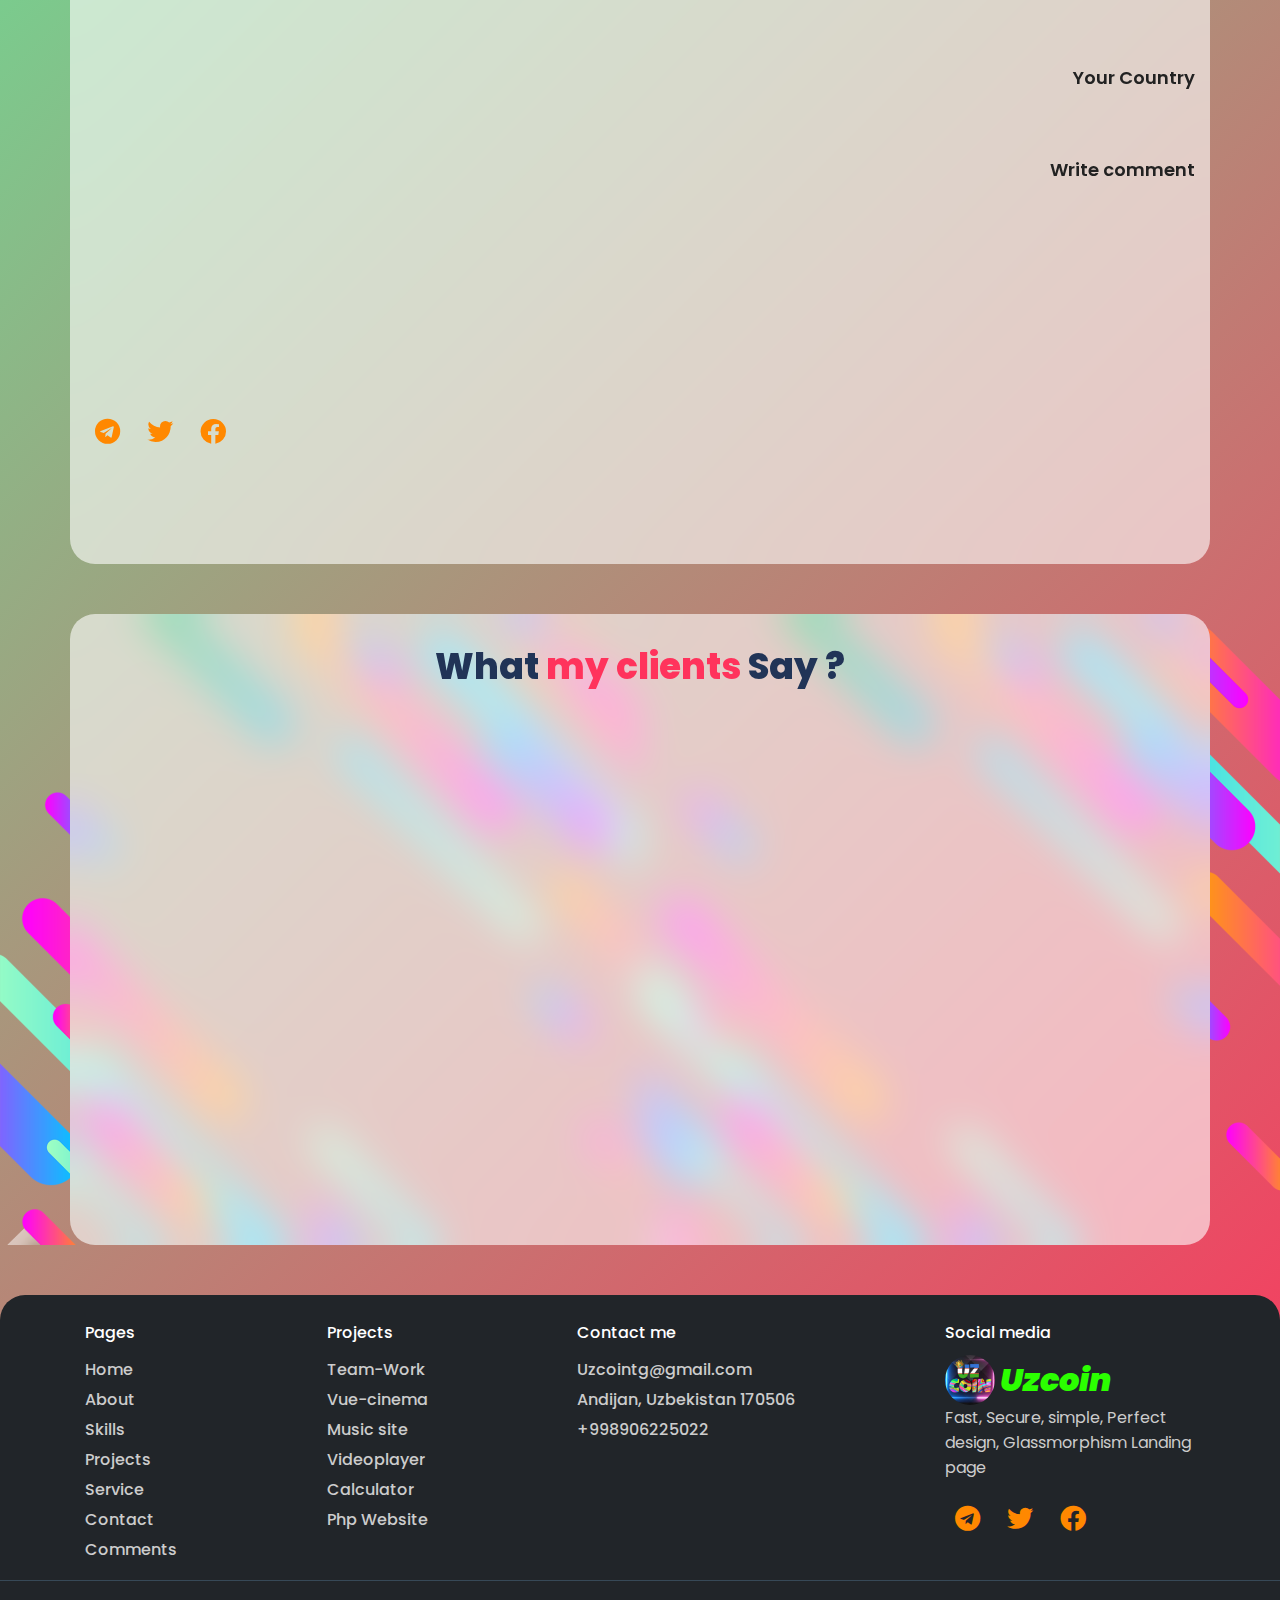
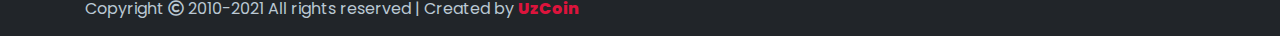
==== commit bc72a908: "changed index.html" ====
--- a/index.html
+++ b/index.html
@@ -51,23 +51,23 @@
                     <div class="nav_blog">
                         <a href="/" class="nav_logo"><p class="logo_text">Uzcoin</p></a>
                         <ul class="nav_list">
-                            <li><a href="../#home" class="nav_link">Home</a></li>
-                            <li><a href="../#about" class="nav_link">About</a></li>
-                            <li><a href="../#skills" class="nav_link">Skills</a></li>
-                            <li><a href="../#projects" class="nav_link">Projects</a></li>
-                            <li><a href="../#service" class="nav_link">Service</a></li>
-                            <li><a href="../#contact" class="nav_link">Contact</a></li>
-                            <li><a href="../#comments" class="nav_link">Comments</a></li>
+                            <li><a href="#home" class="nav_link">Home</a></li>
+                            <li><a href="#about" class="nav_link">About</a></li>
+                            <li><a href="#skills" class="nav_link">Skills</a></li>
+                            <li><a href="#projects" class="nav_link">Projects</a></li>
+                            <li><a href="#service" class="nav_link">Service</a></li>
+                            <li><a href="#contact" class="nav_link">Contact</a></li>
+                            <li><a href="#comments" class="nav_link">Comments</a></li>
                         </ul>
                         <div class="nav_functions">
-                            <!-- <a href="#" class="btn nav_button">Sign up</a> -->
+                            <a href="#" class="btn nav_button">Sign up</a>
                             <div class="profile_nav">
                                 <div class="profile_image">
                                     <h5 class="profile_name">Suyunbek</h5>
                                     <img src="../img/icon.jpg" alt="" class="profile_img">
                                 </div>
                                 <div class="profile_content">
-                                    <span><a href="pages/profile_info.html" class="profile_text">Profile info</a></span>
+                                    <span><a href="pages/profile.html" class="profile_text">Profile info</a></span>
                                     <span><p class="log_out">Log out</p></span>
                                 </div>
                             </div>
--- a/styles/style.css
+++ b/styles/style.css
@@ -1255,6 +1255,9 @@
     grid-template-columns: 1fr 1fr 1fr 1fr 1fr 1fr 1fr 1fr 1fr 1fr 1fr 1fr 1fr 1fr 1fr 1fr;
     grid-gap: 15px;
 }
+.profile_comments, .profile_main, .profile_panel{
+    min-height: 640px;
+}
 .profile_panel{
     grid-column: span 4;
     display: flex;
@@ -1262,13 +1265,39 @@
     justify-content: center;
     align-items: center;
     border-radius: 25px;
-    padding: 10px 20px;
+    padding: 15px 20px;
     backdrop-filter: blur(20px);
 }
 .user_avatar{
+    position: relative;
     width: 90%;
+    max-width: 400px;
+    max-height: 400px;
     border-radius: 50%;
     overflow: hidden;
+}
+.user_avatar:hover .user_avatar_content{
+    bottom: 0;
+}
+.user_avatar_content{
+    position: absolute;
+    bottom: -50%;
+    left: 50%;
+    width: 100%;
+    transform: translateX(-50%);
+    padding: 10px 10px 25px 10px;
+    background: var(--main_bl);
+    text-align: center;
+    transition: all .3s;
+}
+.user_avatar_change{
+    color: #fff;
+    font-weight: 500;
+    font-family: 'Roboto';
+}
+.user_avatar_change i{
+    font-size: 18px;
+    padding-right: 4px;
 }
 .user_avatar:hover .user_img{
     padding: 0;
@@ -1285,6 +1314,7 @@
     font-weight: 700;
     letter-spacing: 1px;
     color: var(--main_bg);
+    padding-bottom: 7px;
 }
 .username{
     font-size: 18px;
@@ -1298,15 +1328,17 @@
 /* Profile main styling */
 .profile_main{
     grid-column: span 7;
+    display: grid;
+    grid-template-rows: 1fr 1fr;
+    height: 100%;
 }
 .about_profile{
-    padding: 10px 15px;
+    padding: 15px;
     border-radius: 25px;
-    height: max-content;
 }
 .about_profile_title, .edit_profile_title, .profile_comments_title{
     font-size: 24px;
-    padding-bottom: 15px;
+    padding-bottom: 20px;
 }
 .user_info{
     width: 100%;
@@ -1328,7 +1360,7 @@
 /* Profile edit styling */
 .edit_profile{
     margin-top: 15px;
-    padding: 10px 15px;
+    padding: 15px;
     border-radius: 25px;
 }
 .profile_form{
@@ -1382,7 +1414,7 @@
 /* Profile comments styling */
 .profile_comments{
     grid-column: span 5;
-    padding: 10px;
+    padding: 15px 10px;
     border-radius: 25px;
 }
 .profile_user_comments{
@@ -1390,7 +1422,7 @@
 }
 .profile_comments_content{
     overflow-y: auto;
-    max-height: 500px;
+    max-height: 640px;
 }
 .profile_comments_content::-webkit-scrollbar{
     width: 7px;
@@ -1459,7 +1491,7 @@
     min-height: 160px;
 }
 .profile .comment_area{
-    height: 160px !important;
+    min-height: 160px;
 }
 .edit_comment_buttons{
     display: flex;
@@ -1490,4 +1522,142 @@
     font-size: 20px;
     font-weight: 600;
     padding-bottom: 10px;
+}
+/* Image uploader change photo */
+.photo_form{
+    background: #191927;
+    min-height: 100vh;
+    display: flex;
+    justify-content: center;
+    align-items: center;
+}
+.form__imgUploader{
+    width: 300px;
+    text-align: center;
+    padding-top: 30px;
+}
+.form__content.active .form__imgUploader{
+    display: block;
+}
+.form__wrapper{
+    position: relative;
+    height: 300px;
+    width: 100%;
+    border: 2px dashed #8a8888;
+    border-radius: 50%;
+    display: flex;
+    justify-content: center;
+    align-items: center;
+    overflow: hidden;
+    cursor: pointer;
+    transition: all .3s ease;
+}
+.form__image{
+    position: absolute;
+    display: flex;
+    justify-content: center;
+    align-items: center;
+}
+.form__image, .form__img{
+    width: 101%;
+    height: 101%;
+    object-fit: cover;
+}
+.formUploader__icon{
+    font-size: 72px;
+    padding-bottom: 15px;
+}
+.formUploader__text{
+    font-size: 18px;
+    font-weight: 500;
+    color: #ccc;
+}
+.formUploader__cancel, .formUploader__icon{
+    background: linear-gradient(135deg, #fdd269, #f24d77, #9f3dc8);
+    color: transparent;
+    background-clip: text;
+    -webkit-background-clip: text;
+}
+.formUploader__cancel{
+    position: absolute;
+    top: 0;
+    display: flex;
+    justify-content: center;
+    padding: 10px;
+    cursor: pointer;
+    font-size: 24px;
+    transform: translateY(-100%);
+    opacity: 0;
+    transition: all .3s ease;
+}
+.formUploader__fileName{
+    position: absolute;
+    bottom: 0;
+    width: 100%;
+    padding: 8px 0 15px;
+    background: linear-gradient(135deg, #fdd269, #f24d77, #9f3dc8);
+    color: #fff;
+    font-size: 18px;
+    font-weight: 500;
+    transform: translateY(+100%);
+    opacity: 0;
+    transition: all .3s ease;
+}
+.form__wrapper.active:hover .formUploader__cancel, .form__wrapper.active:hover .formUploader__fileName{
+    transform: translateY(0);
+    opacity: 1;
+}
+.form__wrapper:hover{
+    border-color: #f24d77;
+}
+.form__wrapper.active{
+    border: none;
+}
+.form__wrapper.active .formUploader__content{
+    display: none;
+}
+.formUploader__fileName p{
+    width: 60%;
+    margin: 0 auto;
+    -webkit-line-clamp: 2;
+    -webkit-box-orient: vertical;
+    overflow: hidden;
+    display: -webkit-box;
+}
+.form__btn, .customBtn{
+    background: #fff;
+    padding: 10px 20px;
+    text-transform: uppercase;
+    font-size: 18px;
+    border: none;
+    border-radius: 10px;
+    cursor: pointer;
+    outline: none;
+    transition: 0.3s;
+}
+.customBtn{
+    margin: 15px 0;
+    background: linear-gradient(135deg, #fdd269, #f24d77, #9f3dc8);
+    color: #fff;
+}
+.form__buttons{
+    width: 300px;
+    display: flex;
+    justify-content: space-between;
+}
+.form__btn a{
+    color: #000;
+}
+.form__btn:hover {
+    background: #14a4ad;
+    color: #fff;
+}
+.form__btn:focus {
+    background: #14a4ad;
+    color: #fff;
+}
+.form__btn:disabled {
+    background: grey;
+    color: #000;
+    cursor: default;
 }--- a/styles/media.css
+++ b/styles/media.css
@@ -51,6 +51,20 @@
     }
     .skills_cards{
         justify-content: space-evenly;
+    }
+}
+@media (max-width: 1050px) {
+    .profile_panel{
+        grid-column: span 6;
+    }
+    .profile_main{
+        grid-column: span 10;
+    }
+    .profile_comments{
+        grid-column: span 16;
+    }
+    .comment{
+        max-width: 100% !important;
     }
 }
 @media (max-width: 992px) {
@@ -144,6 +158,16 @@
     .header_img{
         width: 70%;
     }
+    .profile_panel{
+        grid-column: span 16;
+    }
+    .profile_main{
+        grid-column: span 16;
+    }
+    .profile_comments{
+        grid-column: span 16;
+        padding: 15px;
+    }
 }
 @media (max-width: 650px){
     .contact_content{
@@ -216,6 +240,17 @@
         top: 250px;
         right: 0;
     }
+    .profile_main{
+        display: flex;
+        flex-direction: column;
+    }
+    .form_items{
+        grid-column: span 4;
+    }
+    .user_avatar{
+        max-width: 300px;
+        max-height: 300px;
+    }
 }
 @media (max-width: 420px){
     .nav_logo{
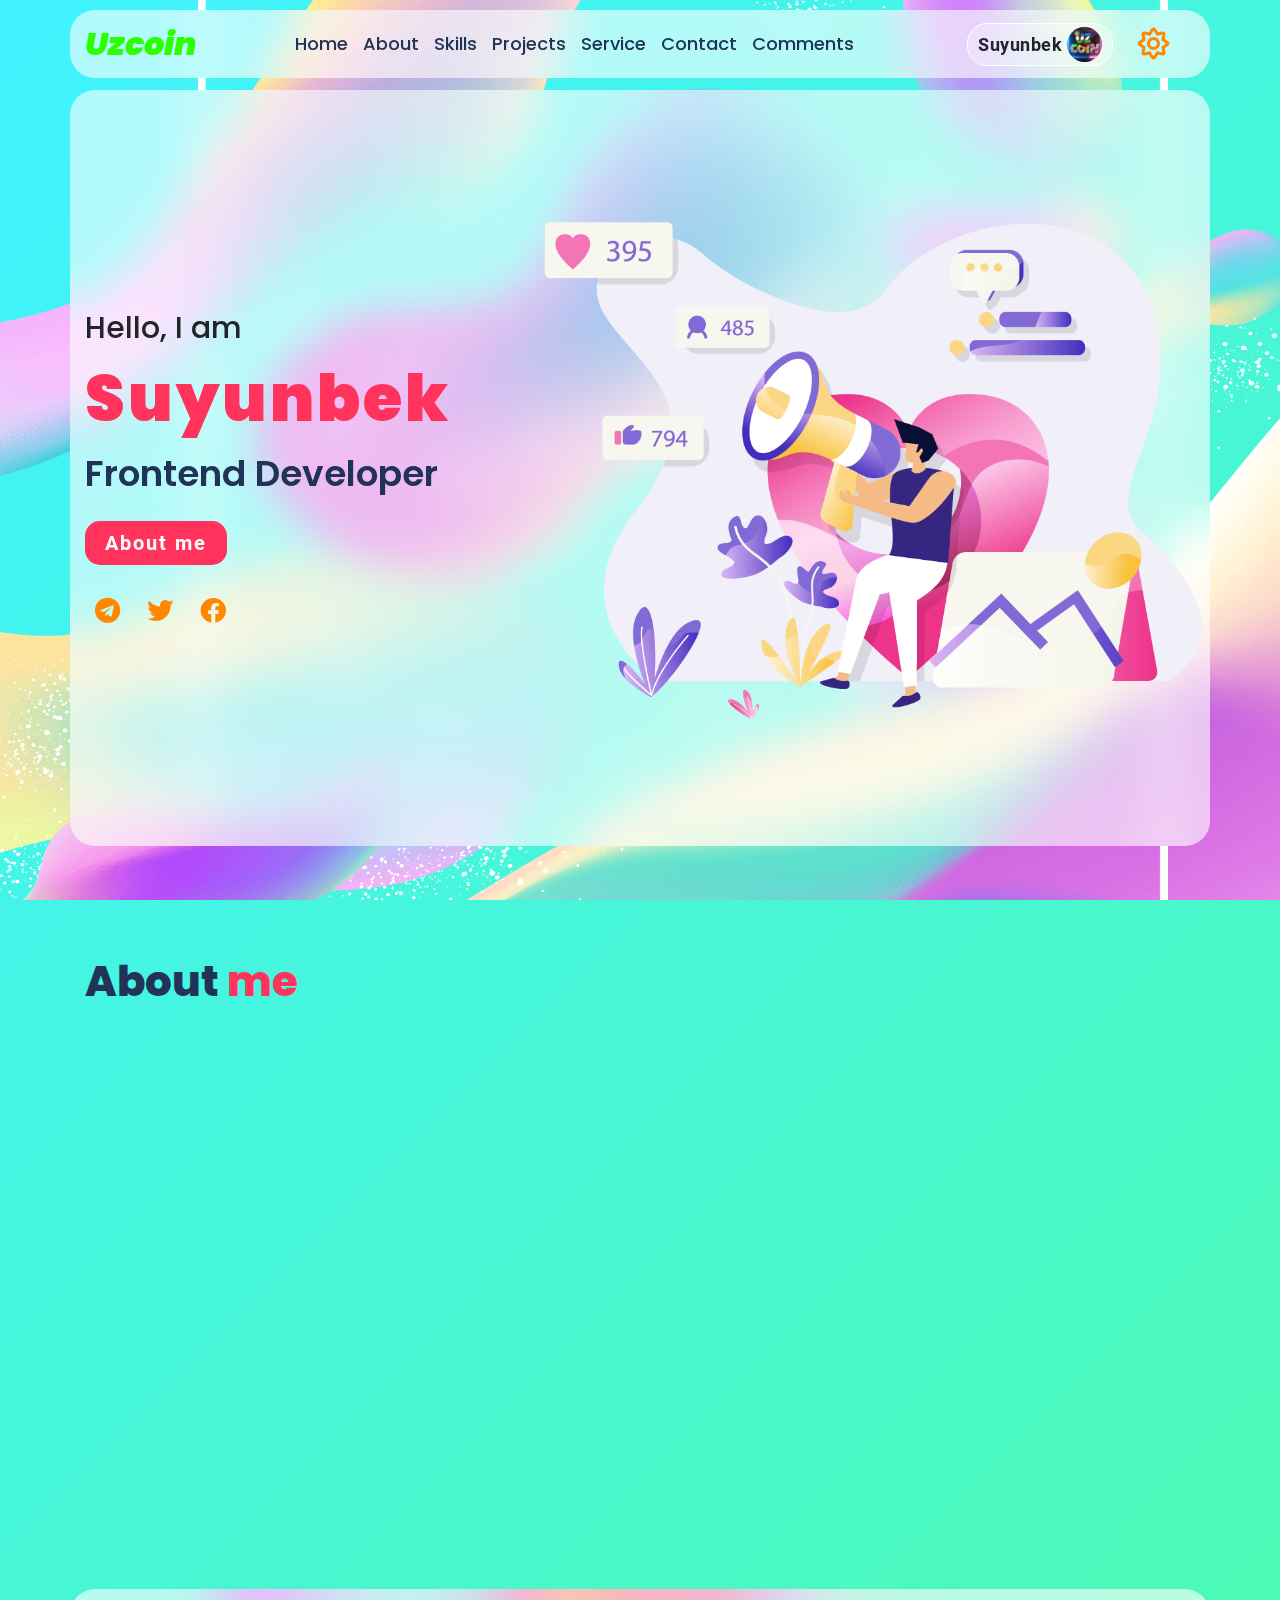
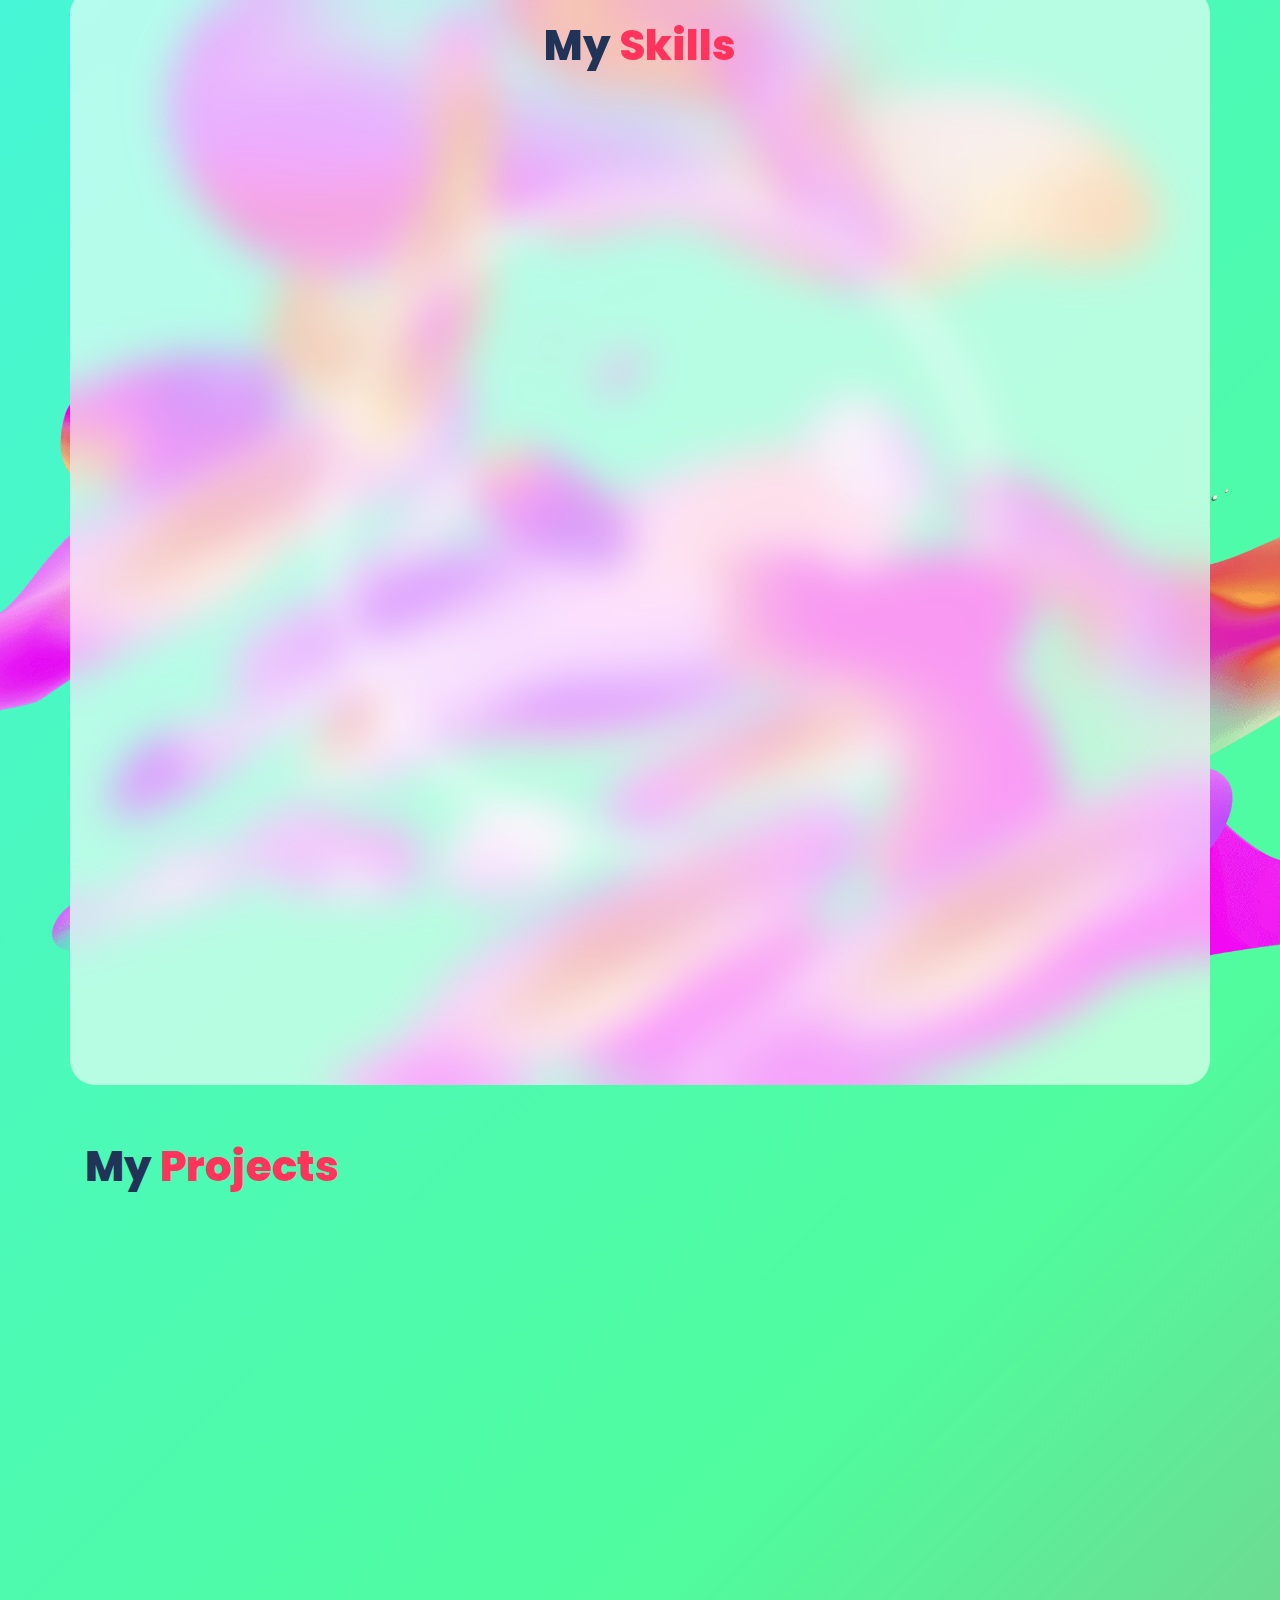
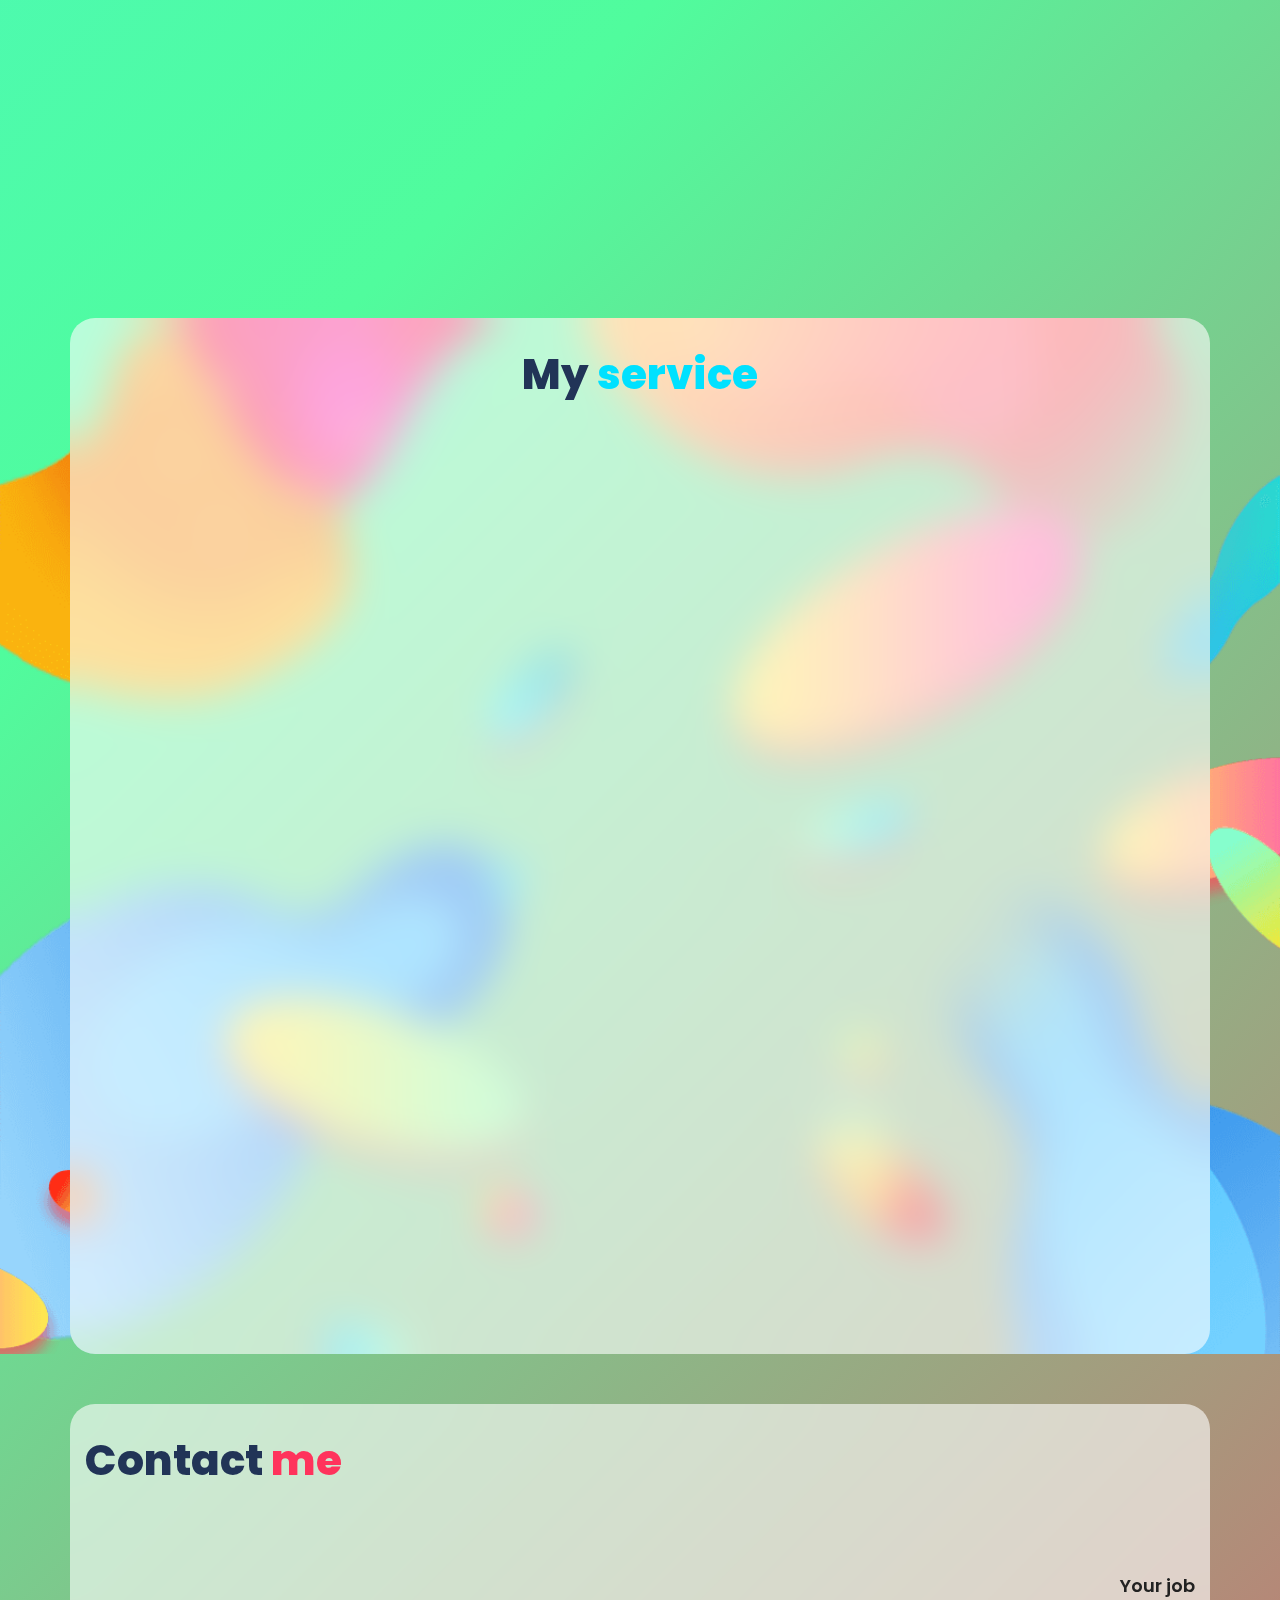
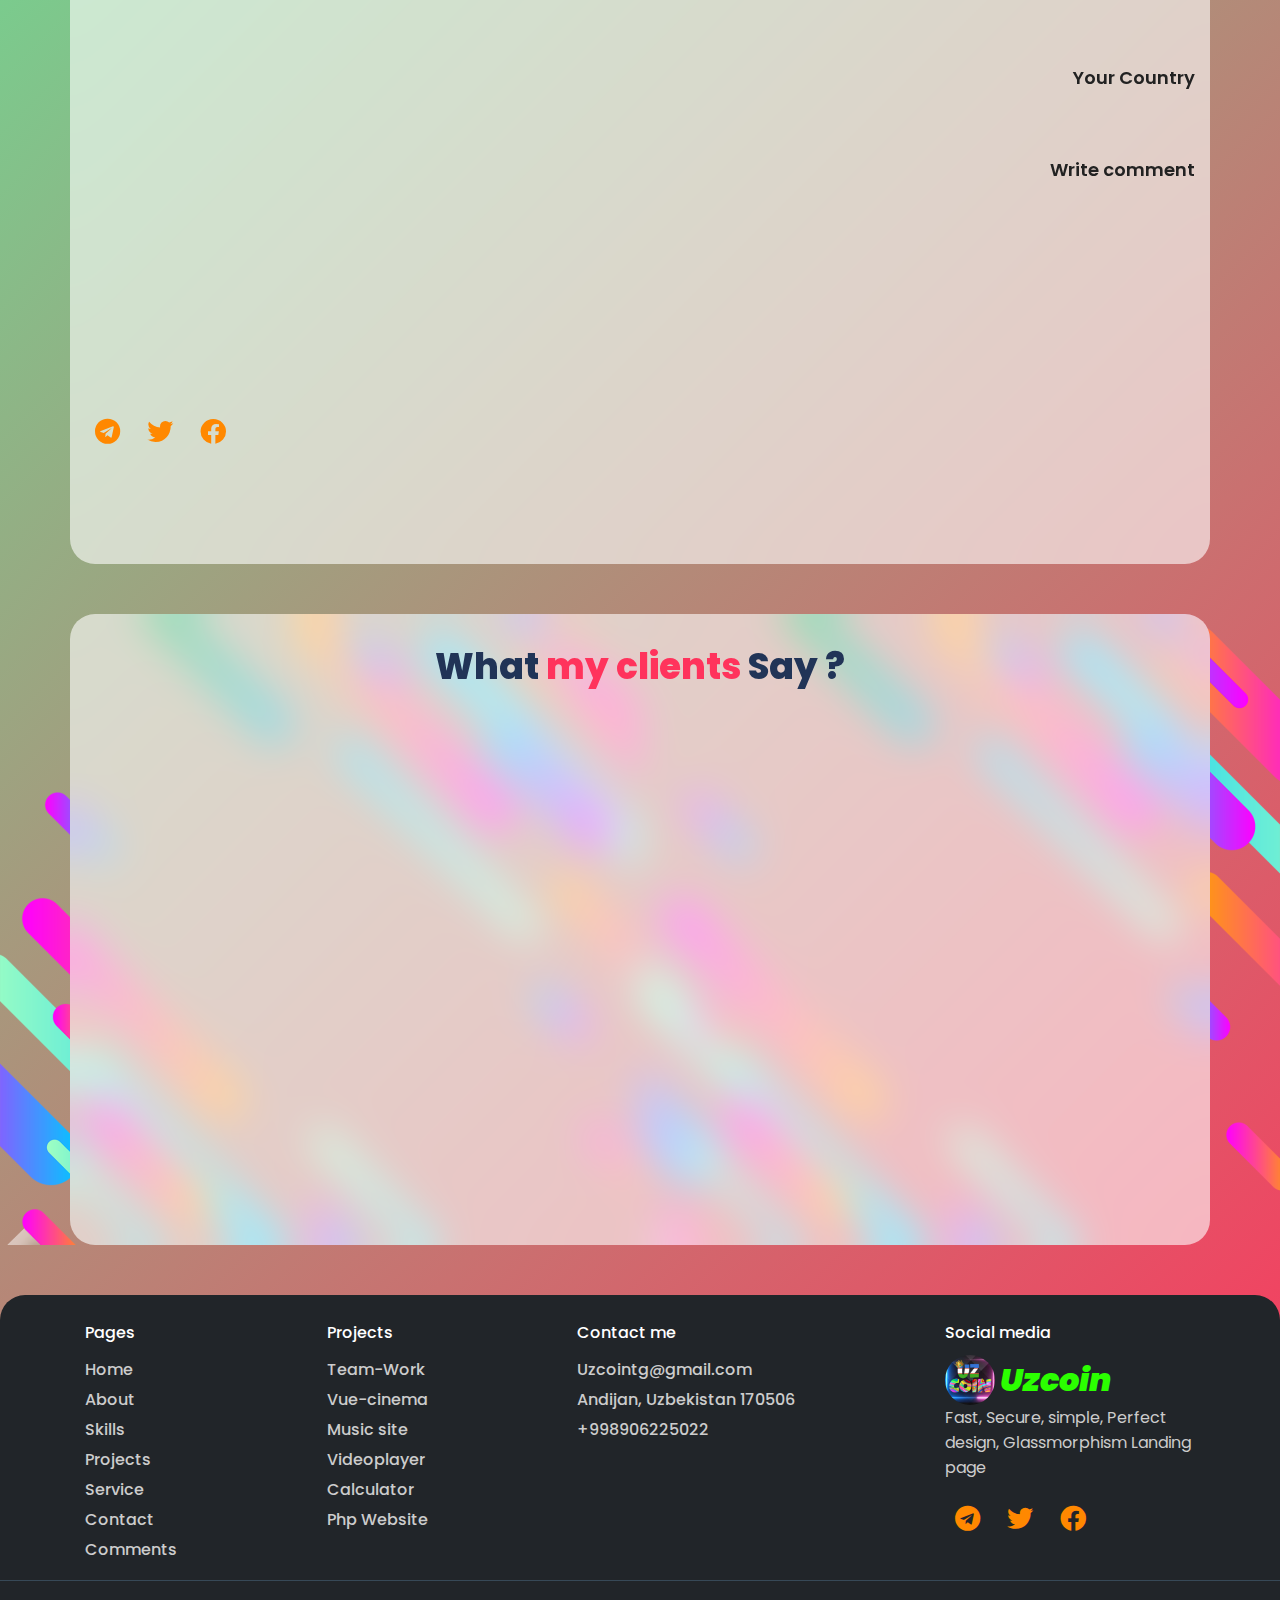
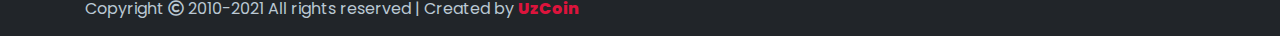
==== commit b88742e3: "end of frontend & begin backend" ====
--- a/index.html
+++ b/index.html
@@ -60,11 +60,11 @@
                             <li><a href="#comments" class="nav_link">Comments</a></li>
                         </ul>
                         <div class="nav_functions">
-                            <a href="#" class="btn nav_button">Sign up</a>
+                            <!-- <a href="#" class="btn nav_button">Sign up</a> -->
                             <div class="profile_nav">
                                 <div class="profile_image">
                                     <h5 class="profile_name">Suyunbek</h5>
-                                    <img src="../img/icon.jpg" alt="" class="profile_img">
+                                    <img src="img/icon.jpg" alt="" class="profile_img">
                                 </div>
                                 <div class="profile_content">
                                     <span><a href="pages/profile.html" class="profile_text">Profile info</a></span>
--- a/styles/color.css
+++ b/styles/color.css
@@ -42,7 +42,7 @@
 main.night .comment, main.night .social_media .tooltiptext, main.night .profile_content, .main.night .form_input{
     background: #d6d6d6;
 }
-.main.night .form_input::placeholder, main.night .profile_content {
+.main.night .form_input::placeholder, main.night .profile_content, main.night .tooltiptext, main.night .profile_text {
     color: #222;
 }
 main.night .social_media .tooltiptext::before{
--- a/styles/style.css
+++ b/styles/style.css
@@ -1238,22 +1238,24 @@
 
 /*                                             Profile styling                                                 */
 
+.profile_body{
+    overflow: hidden;
+}
 .profile{
     width: 100vw;
     min-height: 100vh;
     background: linear-gradient(-45deg, #ff335c, #50fc9d, #40f2ff);
 }
-.profile .container{
-    padding: 0;
-}
 .profile_info{
     padding-top: 90px;
     padding-bottom: 15px;
+    overflow: hidden;
 }
 .profile_info .container{
     display: grid;
     grid-template-columns: 1fr 1fr 1fr 1fr 1fr 1fr 1fr 1fr 1fr 1fr 1fr 1fr 1fr 1fr 1fr 1fr;
     grid-gap: 15px;
+    padding: 0;
 }
 .profile_comments, .profile_main, .profile_panel{
     min-height: 640px;
